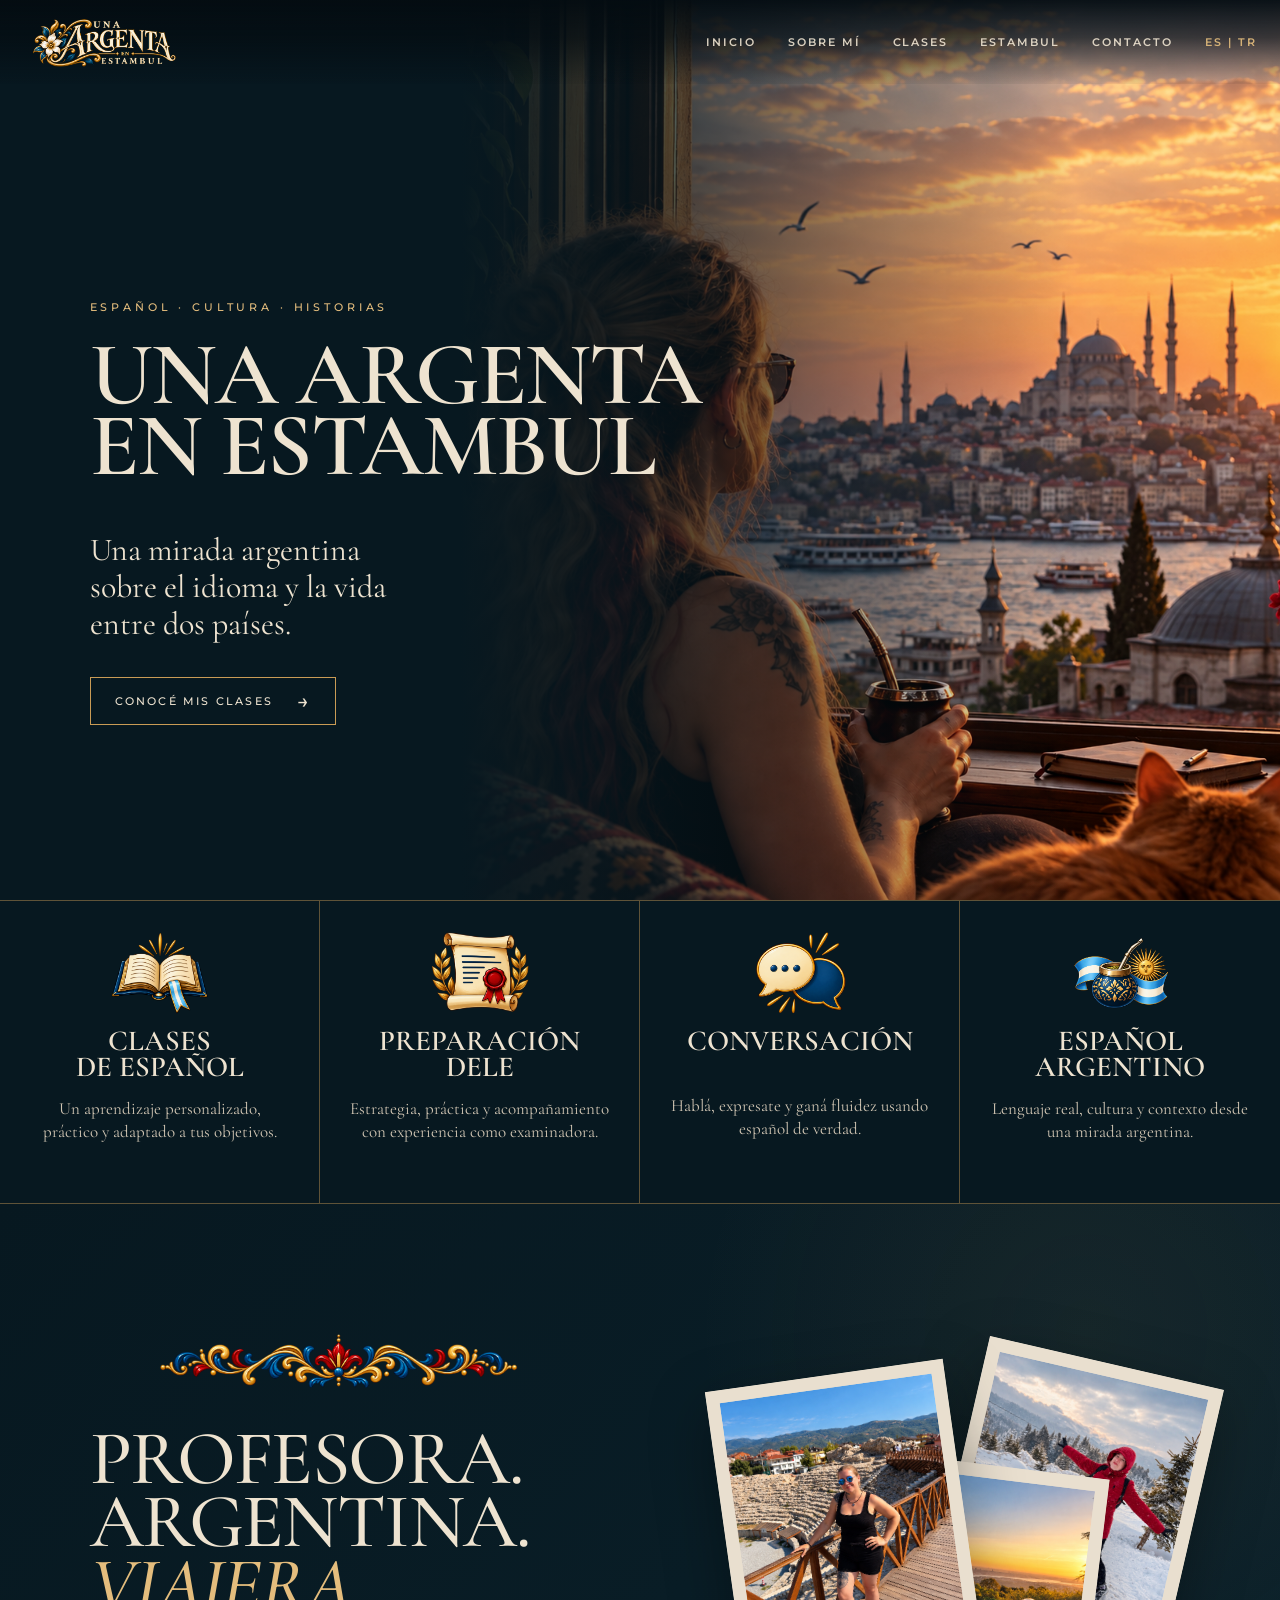
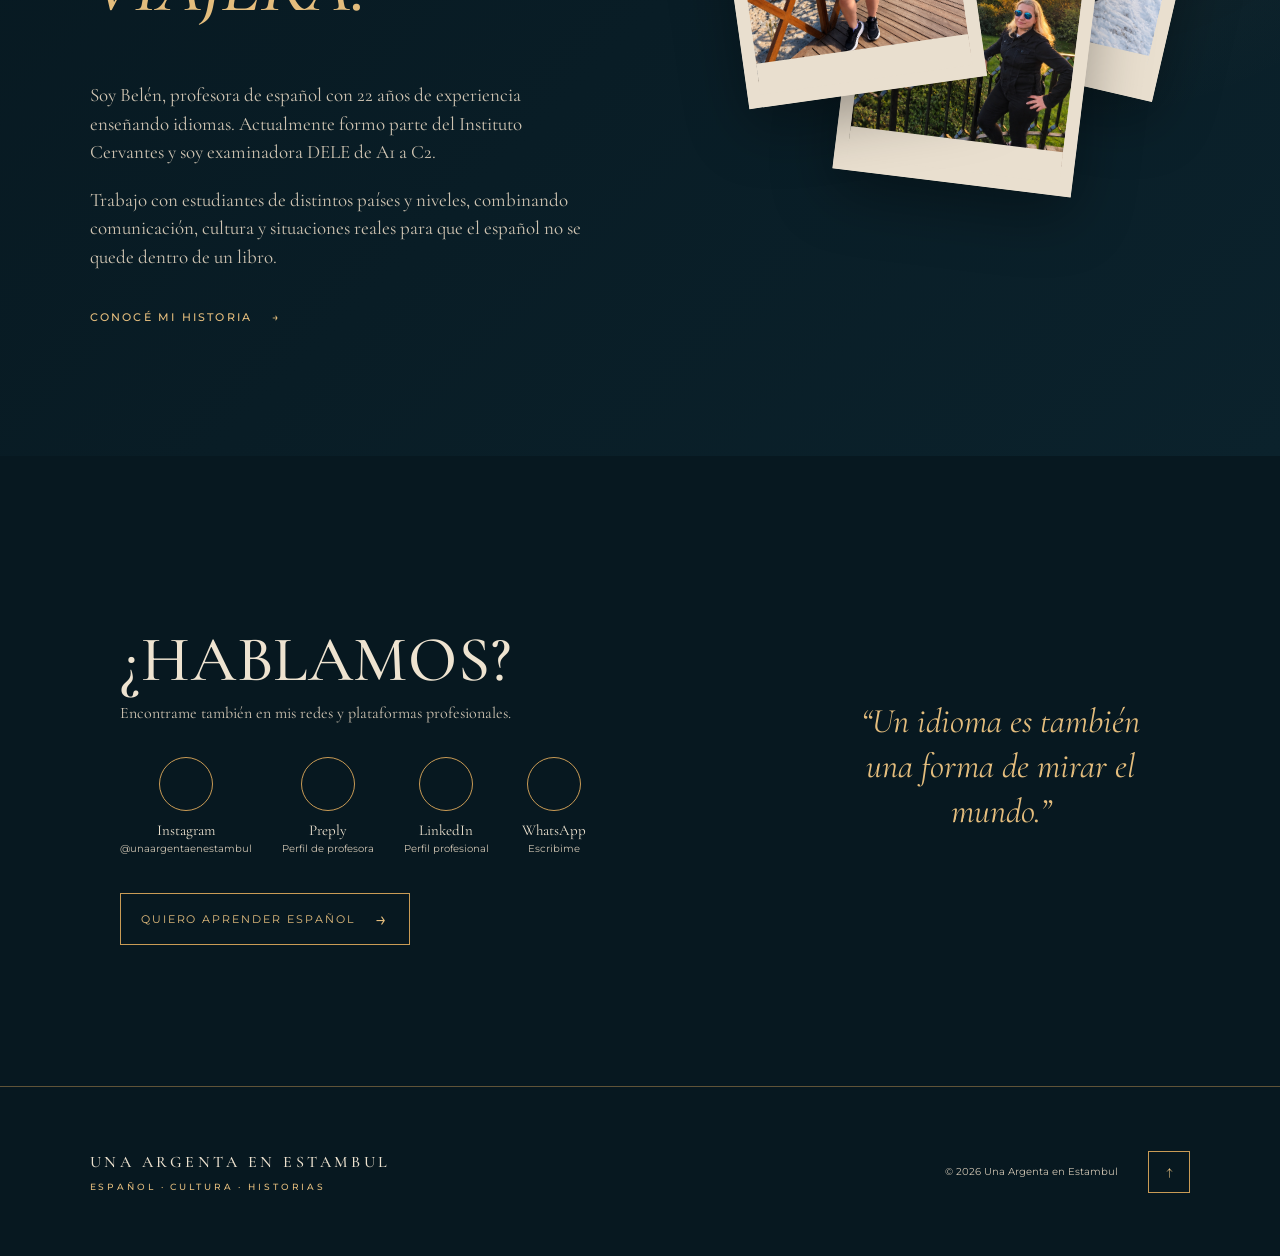
==== index.html @ c5d7296d "CAMBIOS A VIEJO" ====
<!DOCTYPE html>
<html lang="es">
<head>
  <meta charset="UTF-8">
  <meta name="viewport" content="width=device-width, initial-scale=1.0">
  <meta name="description" content="Una Argenta en Estambul. Español, cultura e historias desde Estambul. Clases de español, preparación DELE, conversación y español argentino.">
  <meta name="theme-color" content="#071820">
  <title>Una Argenta en Estambul | Español · Cultura · Historias</title>
  <link rel="preconnect" href="https://fonts.googleapis.com">
  <link rel="preconnect" href="https://fonts.gstatic.com" crossorigin>
  <link href="https://fonts.googleapis.com/css2?family=Allura&family=Cormorant+Garamond:wght@400;500;600;700&family=Montserrat:wght@400;500;600&display=swap" rel="stylesheet">
  <link rel="stylesheet" href="style.css">
  <link rel="icon" type="image/png" href="images/favicon.png">
</head>

<body>
  <div class="custom-scrollbar">
    <div class="custom-scrollbar-thumb"></div>
</div>
  <header class="site-header" id="inicio">
    <a class="brand" href="#inicio" aria-label="Una Argenta en Estambul">
  <img src="images/logo-horizontal.png" alt="Una Argenta en Estambul">
</a>

    <button class="menu-toggle" aria-label="Abrir menú" aria-expanded="false">
      <span></span><span></span><span></span>
    </button>

    <nav class="main-nav" aria-label="Navegación principal">
      <a href="#inicio">Inicio</a>
      <a href="#sobre-mi">Sobre mí</a>
      <a href="#clases">Clases</a>
      <a href="#estambul">Estambul</a>
      <a href="#contacto">Contacto</a>
      <a class="lang" href="#" aria-label="Cambiar idioma a turco">ES | TR</a>
    </nav>
  </header>

  <main>
    <!-- 01. HERO -->
    <section class="hero section-dark" aria-labelledby="hero-title">
      <div class="hero-overlay"></div>
      <div class="hero-content">
        <p class="eyebrow">ESPAÑOL · CULTURA · HISTORIAS</p>
        <h1 id="hero-title">Una Argenta<br>en Estambul</h1>
        <p class="hero-lead">Una mirada argentina<br>sobre el idioma y la vida<br>entre dos países.</p>
        <a class="button" href="#clases">Conocé mis clases <span>→</span></a>
        <!--<p class="handwriting hero-note">Distintos mundos,<br>la misma pasión<br>por las historias.</p>
      --></div>

      <div class="hero-photo" aria-label="Vista de Estambul al atardecer">
        <img src="images/hero-estambul.png" alt="Vista de Estambul al atardecer desde una ventana, con una mujer tomando mate y el Bósforo al fondo">
      </div>

    
      <div class="hero-decoration">ESTAMBUL</div>
    </section>


<section>

      <div class="service-grid">
        <article class="service-card">
          <div class="service-icon"> <img src="images/libro.png" alt=""> </div>
          <h3>Clases<br>de español</h3>
          <p>Un aprendizaje personalizado, práctico y adaptado a tus objetivos.</p>
        </article>

        <article class="service-card">
          <div class="service-icon"> <img src="images/dele.png" alt=""> </div>
          <h3>Preparación<br>DELE</h3>
          <p>Estrategia, práctica y acompañamiento con experiencia como examinadora.</p>
        </article>

        <article class="service-card">
          <div class="service-icon"> <img src="images/chat.png" alt=""> </div>
          <h3>Conversación</h3>
          <p><br> Hablá, expresate y ganá fluidez usando español de verdad.</p>
        </article>

        <article class="service-card">
          <div class="service-icon"> <img src="images/mate.png" alt=""> </div>
          <h3>Español<br>argentino</h3>
          <p>Lenguaje real, cultura y contexto desde una mirada argentina.</p>
        </article>
      </div>
    </section>

    <!-- 03. SOBRE MÍ -->
    <section class="about section-dark" id="sobre-mi" aria-labelledby="about-title">
      <div class="about-copy">
       <!-- <p class="eyebrow">03 / SOBRE MÍ</p>-->
        <img src="images/ornamento.colores.png" alt="" class="section-ornament"><h2 id="about-title">Profesora.<br>Argentina.<br><em>Viajera.</em></h2>

        <p>Soy Belén, profesora de español con 22 años de experiencia enseñando idiomas. Actualmente formo parte del Instituto Cervantes y soy examinadora DELE de A1 a C2.</p>

        <p>Trabajo con estudiantes de distintos países y niveles, combinando comunicación, cultura y situaciones reales para que el español no se quede dentro de un libro.</p>

        <a class="text-link" href="#contacto">Conocé mi historia <span>→</span></a>
      </div>

      <div class="about-visual">
        <div class="photo-frame photo-one"><img src="images/argenta en İznik.png" alt="Viaje y experiencias culturales"></div>
        <div class="photo-frame photo-two"><img src="images/argenta mirador bosforos.png" alt="Profesora de español en Estambul"></div>
        <div class="photo-frame photo-three"><img src="images/argenta en Uludag.png" alt="Profesora de español viajando"></div>
        <p class="handwriting about-note">Dos lugares<br>que me hacen<br>sentir en casa.</p>
      </div>
    </section>

    <!-- =========================
     CONTACTO
     ========================= -->

<section class="contact-section" id="contacto">

  <!-- Ornamentos exteriores -->
  <div class="contact-corner contact-corner-left"></div>
  <div class="contact-corner contact-corner-right"></div>


  <div class="contact-grid">

    <!-- =========================
         COLUMNA 1
         ========================= -->

    <div class="contact-main">

      <!-- Ornamento sobre el título -->
      <img
        src="images/ornamento-titulo.png"
        alt=""
        class="contact-title-ornament"
      >

      <h2 class="contact-title">
        ¿HABLAMOS?
      </h2>

      <p class="contact-subtitle">
        Encontrame también en mis redes y plataformas profesionales.
      </p>


      <!-- REDES -->
      <div class="social-links">

        <a
          href="https://www.instagram.com/argenta.estambul"
          class="social-item"
          target="_blank"
          rel="noopener noreferrer"
        >
          <span class="social-icon">
            <i class="fa-brands fa-instagram"></i>
          </span>

          <span class="social-name">
            Instagram
          </span>

          <span class="social-detail">
            @unaargentaenestambul
          </span>
        </a>


        <a
          href="https://preply.com/en/?pref=OTU3NzU3NQ==&id=1790173800.875164&ep=w1"
          class="social-item"
          target="_blank"
          rel="noopener noreferrer"
        >
          <span class="social-icon">
            <i class="fa-solid fa-play"></i>
          </span>

          <span class="social-name">
            Preply
          </span>

          <span class="social-detail">
            Perfil de profesora
          </span>
        </a>


        <a
          href="https://www.linkedin.com/in/maria-belen-serrapio-79a604165"
          class="social-item"
          target="_blank"
          rel="noopener noreferrer"
        >
          <span class="social-icon">
            <i class="fa-brands fa-linkedin-in"></i>
          </span>

          <span class="social-name">
            LinkedIn
          </span>

          <span class="social-detail">
            Perfil profesional
          </span>
        </a>


        <a
          href="https://wa.me/905541550322"
          class="social-item"
          target="_blank"
          rel="noopener noreferrer"
        >
          <span class="social-icon">
            <i class="fa-brands fa-whatsapp"></i>
          </span>

          <span class="social-name">
            WhatsApp
          </span>

          <span class="social-detail">
            Escribime
          </span>
        </a>

      </div>


      <!-- BOTÓN -->
      <div class="contact-action">

        <a href="#clases" class="contact-button">
          <span>QUIERO APRENDER ESPAÑOL</span>
          <span class="button-arrow">→</span>
        </a>

      </div>

    </div>


    <!-- =========================
         COLUMNA 2
         ORNAMENTO
         ========================= -->

    <div class="contact-decoration" aria-hidden="true">

      <img
        src="images/divisor-central.png"
        alt=""
        class="contact-central-ornament"
      >

    </div>


    <!-- =========================
         COLUMNA 3
         FRASE
         ========================= -->

    <div class="contact-quote">

      <blockquote>
        “Un idioma es también una forma
        de mirar el mundo.”
      </blockquote>

      <img
        src="images/ornamento-bajo-cita.png"
        alt=""
        class="quote-ornament"
      >

    </div>

  </div>


  </main>

  <footer class="site-footer">
    <div class="footer-brand">
      <span>UNA ARGENTA EN ESTAMBUL</span>
      <small>ESPAÑOL · CULTURA · HISTORIAS</small>
    </div>
    <p>© <span id="year"></span> Una Argenta en Estambul</p>
    <a href="#inicio" class="back-top"><span>↑</span></a>
  </footer>
  <script src="script.js"></script>

</body>

</html>
---- style.css ----
:root {
  --navy: #071820;
  --navy-2: #0b222c;
  --navy-3: #102b35;
  --gold: #c99b55;
  --gold-light: #e4bd7d;
  --cream: #eee3d0;
  --cream-muted: #cfc4b2;
  --line: rgba(201, 155, 85, .45);
  --max: 1280px;
  --serif: "Cormorant Garamond", Georgia, serif;
  --sans: "Montserrat", Arial, sans-serif;
  --script: "Allura", cursive;
}

* { box-sizing: border-box; }
html { scroll-behavior: smooth; }
body {
  margin: 0;
  width: 100%;
  background: var(--navy);
  color: var(--cream);
  font-family: var(--serif);
  overflow-x: hidden;
}
a { color: inherit; text-decoration: none; }
button { font: inherit; }

/* =========================
   SCROLLBAR
   ========================= */

::-webkit-scrollbar {
  display: none;
    width: 25px;
    background-color: transparent;
}

::-webkit-scrollbar-track {
    background: transparent;
}

::-webkit-scrollbar-thumb {
  background-color: transparent;
  background-image: url(images/thumbscroll_fileteado.png);
   background-repeat: no-repeat;
    background-position: center;
    background-size: 100% auto;
    border: none;
    border-radius: 0;
}

.section-dark {
  background:
    radial-gradient(circle at 85% 15%, rgba(201,155,85,.07), transparent 30%),
    linear-gradient(135deg, var(--navy), var(--navy-2));
}

.site-header {
    position: fixed;
    inset: 0 0 auto 0;
    z-index: 100;
    display: flex;
    align-items: center;
    justify-content: space-between;
    width: 100%;
    padding: 1.3% 1.8%;
    font-family: "Montserrat", Arial, sans-serif;
    background: linear-gradient(
        to bottom,
        rgba(4, 12, 17, 0.96) 0%,
        rgba(4, 12, 17, 0.70) 45%,
        rgba(4, 12, 17, 0.05) 100%);
    transition: background 0.2s ease, padding 0.2s ease;
}

.site-header.scrolled {
    background: #071820 !important;
    padding-top: 12px;
    padding-bottom: 12px;
    box-shadow: 0 4px 18px rgba(0, 0, 0, 0.25);
    border-bottom: 1px solid rgba(201, 155, 85, 0.18);
}

.brand { display: flex; flex-direction: column; line-height: .85; }
.brand-small {
  font: 600 9px/1 var(--sans);
  letter-spacing: .42em;
  margin-left: .4em;
  color: var(--gold-light);
}
.brand-main {
  font: 600 clamp(27px, 3vw, 39px)/.82 var(--serif);
  letter-spacing: .04em;
  color: var(--gold-light);
}
.brand-sub {
  font: 500 9px/1 var(--sans);
  letter-spacing: .28em;
  text-align: center;
  color: var(--cream);
}
.brand {
    display: flex;
    align-items: center;
    text-decoration: none;
}

.brand img {
    display: block;
    height: auto;
    width: clamp(8rem, 12vw, 12rem);
}

.main-nav {
  display: flex;
  align-items: center;
  gap: clamp(18px, 2.5vw, 38px);
  font: 500 11px var(--sans);
  letter-spacing: .18em;
  text-transform: uppercase;
}
.main-nav a { opacity: .9; transition: color .2s, opacity .2s; 
font-weight: 600;}
.main-nav a:hover { color: var(--gold-light); opacity: 1; }
.main-nav .lang { color: var(--gold-light); }

.menu-toggle {
  display: none;
  border: 0;
  background: transparent;
  color: var(--cream);
  width: 42px;
  padding: 7px;
}
.menu-toggle span { display: block; height: 1px; background: var(--gold-light); margin: 6px 0; }

.hero {
  position: relative;
  min-height: 100vh;
  display: flex;
  align-items: center;
  padding: 150px 7vw 90px;
  isolation: isolate;
  overflow: hidden;
  background:
     var(--navy);
}
.hero::before {
  content: "";
  position: absolute;
  z-index: 2;
  top: 0;
  bottom: 0;
  left: 27%;
  width: 10%;

  background: linear-gradient(
    90deg,
    var(--navy) 0%,
    rgba(7, 24, 32, 0.95) 35%,
    rgba(7, 24, 32, 0.60) 65%,
    rgba(7, 24, 32, 0) 100%
  );

  pointer-events: none;
}
.hero::after {
  content: "";
  position: absolute;
  inset: auto 0 0;
  height: 120px;
  background: linear-gradient(to top, var(--navy), transparent);
  z-index: -1;
}
.hero-content {
  position: relative;
  z-index: 3;
  max-width: 660px;
}
.eyebrow {
  margin: 65px 0 25px 0;
  color: var(--gold-light);
  font: 500 11px var(--sans);
  letter-spacing: .35em;
}
h1, h2, h3, p { margin-top: 0; }
.hero h1 {
  margin-bottom: 20px;
  font: 600 clamp(58px, 7vw, 106px)/.80 var(--serif);
  letter-spacing: -.02em;
  text-transform: uppercase;
}
.hero-lead {
  color: var(--cream);
  font-size: clamp(24px, 2.5vw, 34px);
  line-height: 1.15;
  margin: 50px 0 35px 0;
}
.button {
  display: inline-flex;
  align-items: center;
  gap: 24px;
  border: 1px solid var(--gold);
  padding: 16px 24px;
  color: var(--cream);
  font: 500 11px var(--sans);
  letter-spacing: .2em;
  text-transform: uppercase;
  transition: background .25s, color .25s, transform .25s;
}
.button:hover {
  background: var(--gold);
  color: var(--navy);
  transform: translateY(-2px);
}
.button span { font-size: 20px; line-height: 0; }

.hero-photo {
  position: absolute;
  z-index: 1;
  inset: 0 0 0 36%;
  overflow: hidden;
}
.hero-photo::after {
  content: "";
  position: absolute;
  z-index: 2;
  top: 0;
  bottom: 0;
  left: 0;
  width: 75%;

  background: linear-gradient(
    90deg,
    rgba(7, 24, 32, 1) 0%,
    rgba(7, 24, 32, 0.75) 30%,
    rgba(7, 24, 32, 0.35) 65%,
    rgba(7, 24, 32, 0) 100%
  );

  pointer-events: none;
}
.hero-photo img {
  width: 100%;
  height: 100%;
  object-fit: cover;
  object-position: center center;
  display: block;
  filter: saturate(.94) contrast(1.02);
}

.hero-note {
  position: relative;
  z-index: 4;
  margin: 35px 0 0;
  font-size: 34px;
  line-height: 1;
  transform: rotate(-5deg);
}
.handwriting {
  color: var(--gold-light);
  font: 400 35px/1.05 var(--script);
  transform: rotate(-5deg);
}
.hero-decoration {
  position: absolute;
  right: 12vw;
  bottom: 90px;
  color: rgba(201,155,85,.3);
  font: 500 10px var(--sans);
  letter-spacing: .6em;
  text-transform: uppercase;
  transform: rotate(-8deg);
}

.services {
  position: relative;
  padding: 120px 7vw;
  border-top: 1px solid rgba(201,155,85,.12);
}
.section-intro {
  display: grid;
  grid-template-columns: 1fr 1fr;
  align-items: end;
  gap: 50px;
  max-width: var(--max);
  margin: auto auto 65px;
}
.service-icon {
    width: 100%;
    height: 150px;
    display: flex;
    align-items: center;
    justify-content: center;
    margin-bottom: 25px;
}

.service-icon img {
    width: 100px;
    height: 100px;
    object-fit: contain;
    display: block;
}

.section-intro h2,
.about h2,
.istanbul h2,
.contact h2 {
  font: 500 clamp(48px, 6vw, 84px)/.83 var(--serif);
  letter-spacing: -.02em;
  text-transform: uppercase;
}

.section-intro h2 em,
.about h2 em,
.istanbul h2 em {
  color: var(--gold-light);
  font-style: italic;
}

.section-intro > p:last-child {
  max-width: 440px;
  color: var(--cream-muted);
  font-size: 21px;
  line-height: 1.35;
  margin-left: auto;
}


.service-grid {
  max-width: var(--max);
  margin: auto;
  display: grid;
  grid-template-columns: repeat(4, 1fr);
  border-top: 1px solid var(--line);
  border-bottom: 1px solid var(--line);
}
.service-card {
  min-height: 285px;
  padding: 42px 30px;
  border-right: 1px solid var(--line);
  transition: background .25s, transform .25s;
  text-align: center;
}
.service-card:last-child { border-right: 0; }
.service-card:hover {
  background: rgba(201,155,85,.055);
  transform: translateY(-5px);
}
.service-icon {
  color: var(--gold-light);
  font-size: 38px;
  height: 60px;
  display: flex;
  align-items: center;
  justify-content: center;
}
.service-card h3 {
  font: 600 29px/.9 var(--serif);
  text-transform: uppercase;
  margin-bottom: 18px;
}
.service-card p {
  color: var(--cream-muted);
  font-size: 17px;
  line-height: 1.35;
}

.about {
  position: relative;
  max-width: 100%;
  margin: auto;
  padding: 130px 7vw;
  display: grid;
  grid-template-columns: 1fr 1fr;
  gap: 8vw;
  overflow: hidden;
}

.about-copy { max-width: 590px; }
.about-copy > p:not(.eyebrow) {
  color: var(--cream-muted);
  font-size: 19px;
  line-height: 1.5;
}
.text-link {
  display: inline-flex;
  gap: 20px;
  margin-top: 20px;
  color: var(--gold-light);
  font: 500 11px var(--sans);
  letter-spacing: .2em;
  text-transform: uppercase;
}
.about-visual {
  min-height: 520px;
  position: relative;
}
.photo-frame {
  position: absolute;
  width: 240px;
  height: 320px;
  padding: 13px 13px 44px;
  background: #e9dfcf;
  color: #243039;
  box-shadow: 0 20px 60px rgba(0,0,0,.35);
  transform: rotate(-8deg);
  display: grid;
  place-items: center;
  font: 500 10px var(--sans);
  letter-spacing: .2em;
  box-sizing: border-box;
  overflow: hidden;
}

.photo-frame img {
    width: 100%;
    height: 100%;
    object-fit: cover;
    object-position: center;
    display: block;
}

.photo-frame::after {
  content: "";
  position: absolute;
  inset: 0;
  border: 13px solid #e9dfcf;
  box-shadow: inset 0 -31px 0 #e9dfcf;
  pointer-events: none;
  z-index: 3;
}

.photo-one { left: 7%; top: 40px; z-index: 2; }
.photo-two { left: 32%; top: 130px; transform: rotate(7deg); z-index: 1; }
.photo-three { left: 52%; top: 25px; transform: rotate(13deg); z-index: 0; }
.photo-frame span { position: relative; z-index: 3; margin-top: 220px; }
.about-note {display: none; position: absolute; right: 0; bottom: 40px; transform: rotate(-7deg); }
    

.istanbul {
    display: grid;
    grid-template-columns: 1.1fr 0.9fr;
    min-height: 650px;
    border-top: 1px solid rgba(201, 155, 85, 0.12);
    border-bottom: 1px solid rgba(201, 155, 85, 0.12);
}

.istanbul-image {
    min-height: 560px;
    position: relative;
    overflow: hidden;

    background:
        linear-gradient(90deg, transparent, rgba(7, 24, 32, 0.3)),
        radial-gradient(
            circle at 50% 45%,
            rgba(201, 155, 85, 0.22),
            transparent 24%
        ),
        linear-gradient(
            to top,
            #08171e 0%,
            #203a42 45%,
            #9a7653 100%
        );
}

.istanbul-image img {
    width: 100%;
    height: 100%;
    min-height: 560px;
    display: block;

    object-fit: cover;
    object-position: center;
}

.istanbul-image::after {
    content: "";
    position: absolute;
    inset: 0;

    background:
        linear-gradient(
            90deg,
            rgba(7, 24, 32, 0.05),
            rgba(7, 24, 32, 0.18)
        );

    pointer-events: none;
}

.istanbul-copy {
  padding: 100px 8vw 100px 7vw;
  align-self: center;
}
.istanbul-copy > p:not(.eyebrow):not(.quote) {
  max-width: 520px;
  color: var(--cream-muted);
  font-size: 19px;
  line-height: 1.5;
}
.quote {
  color: var(--gold-light);
  font: italic 31px/1.1 var(--serif);
  max-width: 430px;
  margin-top: 45px;
}

/* =========================================
   CONTACTO
   ========================================= */

.contact-section {
  position: relative;
  background: var(--navy);
  color: var(--cream);
  padding: 90px 7vw 70px;
  overflow: hidden;
}


/* =========================================
   GRID PRINCIPAL
   ========================================= */

.contact-grid {
  width: min(1250px, 100%);
  margin: 0 auto;

  display: grid;
  grid-template-columns: 1.15fr 0.35fr 1fr;

  align-items: center;

  column-gap: 45px;

  min-height: 470px;
}


/* =========================================
   COLUMNA 1
   ========================================= */

.contact-main {
  display: flex;
  flex-direction: column;
  align-items: flex-start;

  padding-left: 30px;
}


/* Ornamento superior */

.contact-title-ornament {
  width: 290px;
  height: auto;

  margin-bottom: 12px;

  display: block;
}


/* Título */

.contact-title {
  margin: 0;

  font-family: var(--serif);
  font-size: clamp(46px, 5vw, 70px);
  font-weight: 500;

  line-height: .95;
  letter-spacing: .01em;

  color: var(--cream);
}


/* Subtítulo */

.contact-subtitle {
  margin: 12px 0 34px;

  font-family: var(--serif);
  font-size: 16px;

  color: var(--cream-muted);
}


/* =========================================
   REDES
   ========================================= */

.social-links {
  display: flex;
  align-items: flex-start;

  gap: 30px;

  width: 100%;
}


.social-item {
  display: flex;
  flex-direction: column;
  align-items: center;

  min-width: 70px;

  text-decoration: none;

  color: var(--cream);
}


.social-icon {
  width: 54px;
  height: 54px;

  border: 1px solid var(--gold);
  border-radius: 50%;

  display: flex;
  align-items: center;
  justify-content: center;

  color: var(--gold);

  font-size: 22px;

  transition: .3s ease;
}


.social-name {
  margin-top: 10px;

  font-family: var(--serif);
  font-size: 15px;

  color: var(--cream);
}


.social-detail {
  margin-top: 3px;

  font-family: var(--sans);
  font-size: 10px;

  color: var(--cream-muted);

  white-space: nowrap;
}


.social-item:hover .social-icon {
  background: var(--gold);
  color: var(--navy);
}


/* =========================================
   BOTÓN
   ========================================= */

.contact-action {
  margin-top: 38px;
}


.contact-button {
  display: inline-flex;
  align-items: center;
  justify-content: space-between;

  min-width: 255px;

  padding: 15px 20px;

  border: 1px solid var(--gold);

  color: var(--gold-light);

  font-family: var(--sans);
  font-size: 11px;
  letter-spacing: .18em;

  text-decoration: none;

  transition: .3s ease;
}


.button-arrow {
  margin-left: 20px;

  font-size: 20px;
  line-height: 1;
}


.contact-button:hover {
  background: var(--gold);
  color: var(--navy);
}


/* =========================================
   COLUMNA 2
   ORNAMENTO CENTRAL
   ========================================= */

.contact-decoration {
  height: 100%;

  display: flex;
  align-items: center;
  justify-content: center;
}


.contact-central-ornament {
  width: 95px;
  max-height: 330px;

  height: auto;

  object-fit: contain;

  display: block;
}


/* =========================================
   COLUMNA 3
   FRASE
   ========================================= */

.contact-quote {
  display: flex;
  flex-direction: column;

  align-items: center;
  justify-content: center;

  text-align: center;

  padding: 0 25px;
}


.contact-quote blockquote {
  margin: 0;

  max-width: 470px;

  font-family: var(--serif);
  font-size: clamp(27px, 2.7vw, 40px);

  line-height: 1.3;

  font-style: italic;

  color: var(--gold-light);
}


.quote-ornament {
  width: 150px;
  height: auto;

  margin-top: 30px;

  display: block;
}


/* =========================================
   ORNAMENTOS DE ESQUINA
   ========================================= */

.contact-corner {
  position: absolute;

  width: 260px;
  height: 190px;

  background-repeat: no-repeat;
  background-size: contain;

  pointer-events: none;
}


.contact-corner-left {
  top: 20px;
  left: 25px;

  background-image: url("images/esquina-exterior-izquierda.png");
}


.contact-corner-right {
  top: 20px;
  right: 25px;

  transform: scaleX(-1);

  background-image: url("images/esquina-exterior-derecha.png");
}


/* =========================================
   FOOTER
   ========================================= */

.contact-footer {
  position: relative;

  margin-top: 45px;

  padding-top: 22px;

  text-align: center;

  border-top: 1px solid rgba(201, 158, 76, .35);
}


.footer-brand {
  margin: 0;

  font-family: var(--serif);

  font-size: 14px;

  letter-spacing: .18em;

  color: var(--cream);
}


.footer-tagline {
  margin: 7px 0 0;

  font-family: var(--sans);

  font-size: 9px;

  letter-spacing: .3em;

  color: var(--gold-light);
}


/* =========================================
   RESPONSIVE
   ========================================= */

@media (max-width: 900px) {

  .contact-grid {
    grid-template-columns: 1fr;
    row-gap: 55px;

    text-align: center;
  }


  .contact-main {
    align-items: center;
    padding-left: 0;
  }


  .contact-decoration {
    height: 100px;
  }


  .contact-central-ornament {
    width: 70px;
    height: auto;
  }


  .contact-quote {
    padding: 0;
  }


  .social-links {
    justify-content: center;
  }


  .contact-corner {
    width: 170px;
    height: 130px;
  }

}


@media (max-width: 600px) {

  .contact-section {
    padding: 70px 25px 50px;
  }


  .contact-title {
    font-size: 43px;
  }


  .contact-title-ornament {
    width: 220px;
  }


  .social-links {
    gap: 16px;
  }


  .social-icon {
    width: 48px;
    height: 48px;
  }


  .social-detail {
    display: none;
  }


  .contact-button {
    min-width: 230px;
  }


  .contact-corner {
    opacity: .7;
  }

}
.site-footer {
  max-width: 1440px;
  margin: auto;
  min-height: 170px;
  padding: 55px 7vw;
  border-top: 1px solid var(--line);
  display: grid;
  grid-template-columns: 1fr auto auto;
  align-items: center;
  gap: 30px;
  position: relative;
}
.footer-brand { display: flex; flex-direction: column; gap: 9px; }
.footer-brand span {
  font: 500 16px var(--serif);
  letter-spacing: .22em;
}
.footer-brand small {
  font: 500 9px var(--sans);
  letter-spacing: .32em;
  color: var(--gold-light);
}
.site-footer p { margin: 0; color: var(--cream-muted); font: 400 10px var(--sans); }
.back-top {
  display: grid;
  place-items: center;
  width: 42px;
  height: 42px;
  border: 1px solid var(--gold);
  color: var(--gold-light);
}
html {
    scroll-behavior: smooth;
}
/* ORNAMENTO DE SECCIÓN */

.section-ornament {
  display: block;
  width: 28vw;
  max-width: 360px;
  min-width: 180px;
  height: auto;
  margin: 0 auto 3vw auto;
  object-fit: contain;
}

@media (max-width: 900px) {
  .site-header { padding: 15px 5vw; }
  .menu-toggle { display: block; z-index: 101; }
  .main-nav {
    position: fixed;
    inset: 0;
    background: rgba(5,17,23,.98);
    flex-direction: column;
    justify-content: center;
    gap: 30px;
    font-size: 13px;
    transform: translateX(100%);
    transition: transform .3s ease;
  }
  .main-nav.open { transform: translateX(0); }
  .hero { padding-top: 150px; min-height: 900px; }
  .hero-photo {
    inset: 27% -15% 0 12%;
  }
  .hero-photo::after {
    background:
      linear-gradient(180deg, rgba(7,24,32,.55), rgba(7,24,32,.08) 45%, rgba(7,24,32,.65)),
      linear-gradient(90deg, rgba(7,24,32,.85), transparent 55%);
  }
  .hero-content { max-width: 85vw; }
  .hero h1 { font-size: clamp(60px, 12vw, 100px); }
  .hero-note { bottom: 60px; }
  .section-intro { grid-template-columns: 1fr; gap: 20px; }
  .section-intro > p:last-child { margin-left: 0; }
  .service-grid { grid-template-columns: repeat(2, 1fr); }
  .service-card:nth-child(2) { border-right: 0; }
  .service-card:nth-child(-n+2) { border-bottom: 1px solid var(--line); }
  .about { grid-template-columns: 1fr; }
  .about-visual { min-height: 540px; }
  .istanbul { grid-template-columns: 1fr; }
  .istanbul-image { min-height: 430px; }
  .social-grid { grid-template-columns: repeat(2, 1fr); }
  .social-link:nth-child(2) { border-right: 0; }
  .social-link:nth-child(-n+2) { border-bottom: 1px solid var(--line); }
}

@media (max-width: 560px) {
  .hero { min-height: 850px; padding: 130px 7vw 70px; }
  .hero h1 { font-size: 58px; }
  .hero-lead { font-size: 24px; }
  .hero-photo { inset: 35% -32% 0 0; }
  .hero-note { left: 7vw; bottom: 45px; font-size: 29px; }
  .services, .about, .contact { padding-top: 85px; padding-bottom: 75px; }
  .service-grid, .social-grid { grid-template-columns: 1fr; }
  .service-card, .social-link { border-right: 0; border-bottom: 1px solid var(--line); }
  .service-card:last-child, .social-link:last-child { border-bottom: 0; }
  .about h2, .istanbul h2, .contact h2, .section-intro h2 { font-size: 52px; }
  .about-visual { min-height: 450px; }
  .photo-frame { width: 170px; height: 240px; padding-bottom: 35px; }
  .photo-frame::before { inset: 10px 10px 35px; }
  .photo-frame span { margin-top: 155px; font-size: 8px; }
  .photo-one { left: 0; }
  .photo-two { left: 28%; top: 120px; }
  .photo-three { left: 52%; top: 20px; }
  .about-note { right: 0; bottom: 10px; font-size: 27px; }
  .istanbul-image { min-height: 330px; }
  .istanbul-copy { padding: 75px 7vw; }
  .site-footer { grid-template-columns: 1fr auto; }
  .site-footer p { grid-column: 1 / -1; }
}
/* SCROLLBAR A LA IZQUIERDA */
html {
    direction: rtl;
}

body {
    direction: ltr;
}

@media (min-width: 1200px) {
    .hero-content {
        width: 650px;
        max-width: 650px;
    }

    .hero h1 {
        white-space: nowrap;
    }
}
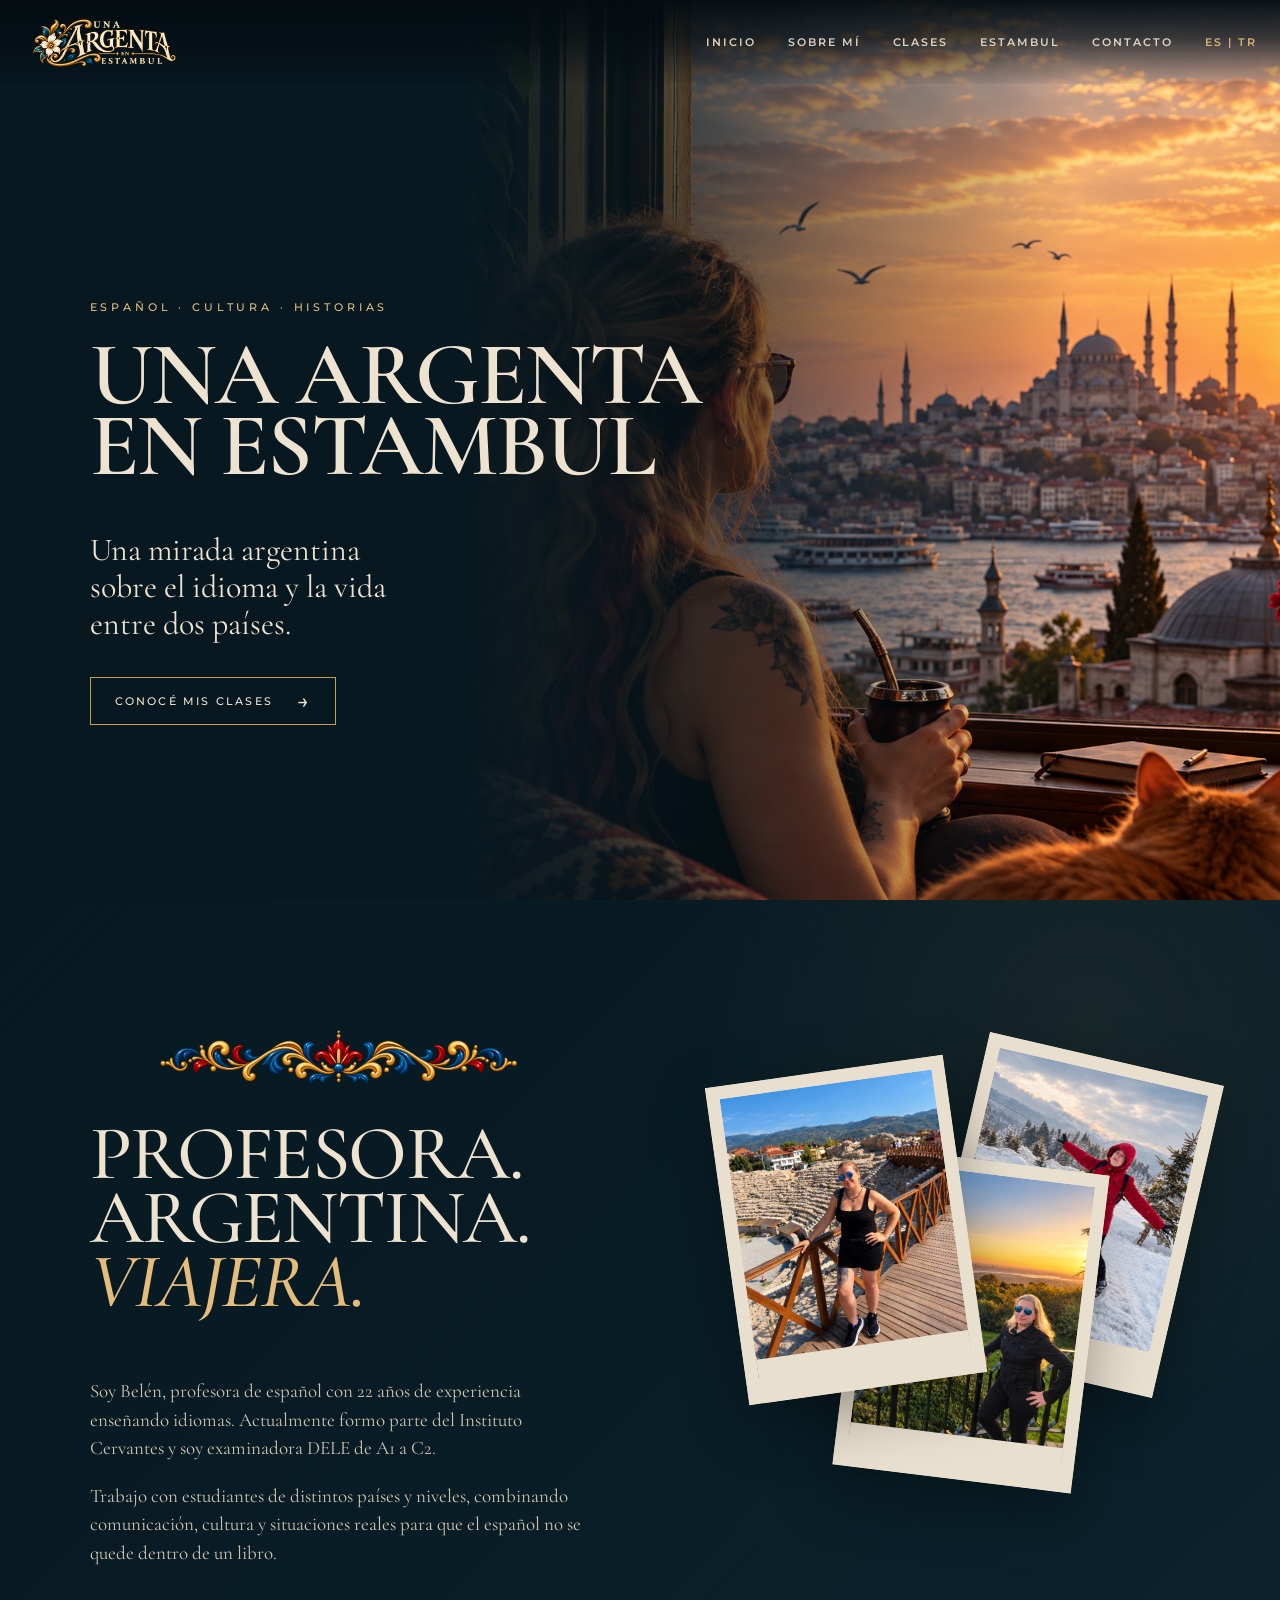
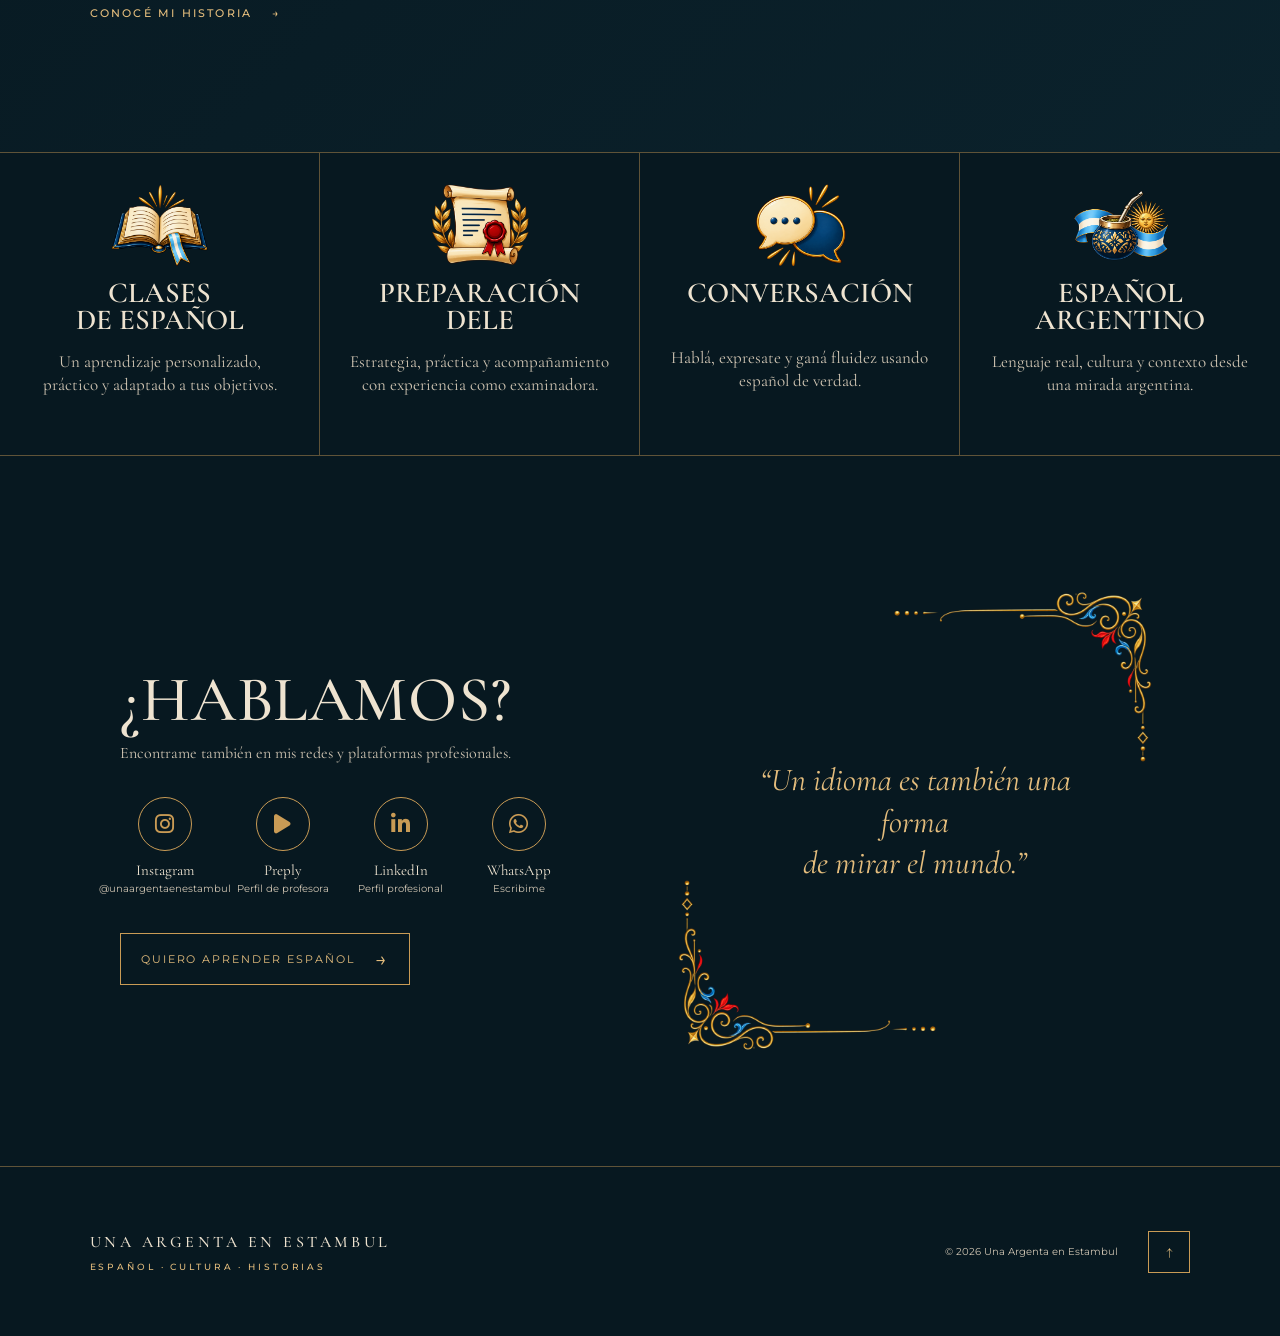
==== commit 4f298b53: "cambios con ornamentos 1" ====
--- a/index.html
+++ b/index.html
@@ -9,6 +9,7 @@
   <link rel="preconnect" href="https://fonts.googleapis.com">
   <link rel="preconnect" href="https://fonts.gstatic.com" crossorigin>
   <link href="https://fonts.googleapis.com/css2?family=Allura&family=Cormorant+Garamond:wght@400;500;600;700&family=Montserrat:wght@400;500;600&display=swap" rel="stylesheet">
+  <link rel="stylesheet" href="https://cdnjs.cloudflare.com/ajax/libs/font-awesome/6.5.2/css/all.min.css">
   <link rel="stylesheet" href="style.css">
   <link rel="icon" type="image/png" href="images/favicon.png">
 </head>
@@ -56,36 +57,6 @@
       <div class="hero-decoration">ESTAMBUL</div>
     </section>
 
-
-<section>
-
-      <div class="service-grid">
-        <article class="service-card">
-          <div class="service-icon"> <img src="images/libro.png" alt=""> </div>
-          <h3>Clases<br>de español</h3>
-          <p>Un aprendizaje personalizado, práctico y adaptado a tus objetivos.</p>
-        </article>
-
-        <article class="service-card">
-          <div class="service-icon"> <img src="images/dele.png" alt=""> </div>
-          <h3>Preparación<br>DELE</h3>
-          <p>Estrategia, práctica y acompañamiento con experiencia como examinadora.</p>
-        </article>
-
-        <article class="service-card">
-          <div class="service-icon"> <img src="images/chat.png" alt=""> </div>
-          <h3>Conversación</h3>
-          <p><br> Hablá, expresate y ganá fluidez usando español de verdad.</p>
-        </article>
-
-        <article class="service-card">
-          <div class="service-icon"> <img src="images/mate.png" alt=""> </div>
-          <h3>Español<br>argentino</h3>
-          <p>Lenguaje real, cultura y contexto desde una mirada argentina.</p>
-        </article>
-      </div>
-    </section>
-
     <!-- 03. SOBRE MÍ -->
     <section class="about section-dark" id="sobre-mi" aria-labelledby="about-title">
       <div class="about-copy">
@@ -106,179 +77,190 @@
         <p class="handwriting about-note">Dos lugares<br>que me hacen<br>sentir en casa.</p>
       </div>
     </section>
-
-    <!-- =========================
-     CONTACTO
-     ========================= -->
+    
+<section>
+
+      <div class="service-grid">
+        <article class="service-card">
+          <div class="service-icon"> <img src="images/libro.png" alt=""> </div>
+          <h3>Clases<br>de español</h3>
+          <p>Un aprendizaje personalizado, práctico y adaptado a tus objetivos.</p>
+        </article>
+
+        <article class="service-card">
+          <div class="service-icon"> <img src="images/dele.png" alt=""> </div>
+          <h3>Preparación<br>DELE</h3>
+          <p>Estrategia, práctica y acompañamiento con experiencia como examinadora.</p>
+        </article>
+
+        <article class="service-card">
+          <div class="service-icon"> <img src="images/chat.png" alt=""> </div>
+          <h3>Conversación</h3>
+          <p><br> Hablá, expresate y ganá fluidez usando español de verdad.</p>
+        </article>
+
+        <article class="service-card">
+          <div class="service-icon"> <img src="images/mate.png" alt=""> </div>
+          <h3>Español<br>argentino</h3>
+          <p>Lenguaje real, cultura y contexto desde una mirada argentina.</p>
+        </article>
+      </div>
+    </section>
+
+
 
 <section class="contact-section" id="contacto">
 
-  <!-- Ornamentos exteriores -->
-  <div class="contact-corner contact-corner-left"></div>
-  <div class="contact-corner contact-corner-right"></div>
-
-
-  <div class="contact-grid">
-
-    <!-- =========================
-         COLUMNA 1
-         ========================= -->
-
-    <div class="contact-main">
-
-      <!-- Ornamento sobre el título -->
-      <img
-        src="images/ornamento-titulo.png"
-        alt=""
-        class="contact-title-ornament"
-      >
-
-      <h2 class="contact-title">
-        ¿HABLAMOS?
-      </h2>
-
-      <p class="contact-subtitle">
-        Encontrame también en mis redes y plataformas profesionales.
-      </p>
-
-
-      <!-- REDES -->
-      <div class="social-links">
-
-        <a
-          href="https://www.instagram.com/argenta.estambul"
-          class="social-item"
-          target="_blank"
-          rel="noopener noreferrer"
-        >
-          <span class="social-icon">
-            <i class="fa-brands fa-instagram"></i>
-          </span>
-
-          <span class="social-name">
-            Instagram
-          </span>
-
-          <span class="social-detail">
-            @unaargentaenestambul
-          </span>
-        </a>
-
-
-        <a
-          href="https://preply.com/en/?pref=OTU3NzU3NQ==&id=1790173800.875164&ep=w1"
-          class="social-item"
-          target="_blank"
-          rel="noopener noreferrer"
-        >
-          <span class="social-icon">
-            <i class="fa-solid fa-play"></i>
-          </span>
-
-          <span class="social-name">
-            Preply
-          </span>
-
-          <span class="social-detail">
-            Perfil de profesora
-          </span>
-        </a>
-
-
-        <a
-          href="https://www.linkedin.com/in/maria-belen-serrapio-79a604165"
-          class="social-item"
-          target="_blank"
-          rel="noopener noreferrer"
-        >
-          <span class="social-icon">
-            <i class="fa-brands fa-linkedin-in"></i>
-          </span>
-
-          <span class="social-name">
-            LinkedIn
-          </span>
-
-          <span class="social-detail">
-            Perfil profesional
-          </span>
-        </a>
-
-
-        <a
-          href="https://wa.me/905541550322"
-          class="social-item"
-          target="_blank"
-          rel="noopener noreferrer"
-        >
-          <span class="social-icon">
-            <i class="fa-brands fa-whatsapp"></i>
-          </span>
-
-          <span class="social-name">
-            WhatsApp
-          </span>
-
-          <span class="social-detail">
-            Escribime
-          </span>
-        </a>
-
-      </div>
-
-
-      <!-- BOTÓN -->
-      <div class="contact-action">
-
-        <a href="#clases" class="contact-button">
-          <span>QUIERO APRENDER ESPAÑOL</span>
-          <span class="button-arrow">→</span>
-        </a>
-
-      </div>
+    <div class="contact-grid">
+
+
+        <!-- =============================================
+             COLUMNA IZQUIERDA
+             ============================================= -->
+
+        <div class="contact-main">
+
+            <img
+                src="images/ornamento-titulo.png"
+                alt=""
+                class="contact-title-ornament"
+            >
+
+            <h2 class="contact-title">
+                ¿HABLAMOS?
+            </h2>
+
+            <p class="contact-subtitle">
+                Encontrame también en mis redes y plataformas profesionales.
+            </p>
+
+
+            <div class="social-links">
+
+                <a
+                    href="https://www.instagram.com/argenta.estambul"
+                    class="social-item"
+                    target="_blank"
+                    rel="noopener noreferrer"
+                >
+                    <span class="social-icon">
+                        <i class="fa-brands fa-instagram"></i>
+                    </span>
+
+                    <span class="social-name">
+                        Instagram
+                    </span>
+
+                    <span class="social-detail">
+                        @unaargentaenestambul
+                    </span>
+                </a>
+
+
+                <a
+                    href="https://preply.com/en/?pref=OTU3NzU3NQ==&id=1790173800.875164&ep=w1"
+                    class="social-item"
+                    target="_blank"
+                    rel="noopener noreferrer"
+                >
+                    <span class="social-icon">
+                        <i class="fa-solid fa-play"></i>
+                    </span>
+
+                    <span class="social-name">
+                        Preply
+                    </span>
+
+                    <span class="social-detail">
+                        Perfil de profesora
+                    </span>
+                </a>
+
+
+                <a
+                    href="https://www.linkedin.com/in/maria-belen-serrapio-79a604165"
+                    class="social-item"
+                    target="_blank"
+                    rel="noopener noreferrer"
+                >
+                    <span class="social-icon">
+                        <i class="fa-brands fa-linkedin-in"></i>
+                    </span>
+
+                    <span class="social-name">
+                        LinkedIn
+                    </span>
+
+                    <span class="social-detail">
+                        Perfil profesional
+                    </span>
+                </a>
+
+
+                <a
+                    href="https://wa.me/905541550322"
+                    class="social-item"
+                    target="_blank"
+                    rel="noopener noreferrer"
+                >
+                    <span class="social-icon">
+                        <i class="fa-brands fa-whatsapp"></i>
+                    </span>
+
+                    <span class="social-name">
+                        WhatsApp
+                    </span>
+
+                    <span class="social-detail">
+                        Escribime
+                    </span>
+                </a>
+
+            </div>
+
+
+            <div class="contact-action">
+
+                <a href="#clases" class="contact-button">
+
+                    <span>
+                        QUIERO APRENDER ESPAÑOL
+                    </span>
+
+                    <span class="button-arrow">
+                        →
+                    </span>
+
+                </a>
+
+            </div>
+
+        </div>
+
+
+        <!-- =============================================
+             COLUMNA DERECHA
+             ============================================= -->
+
+        <div class="contact-right">
+
+            <div class="contact-corner contact-corner-right"></div>
+
+            <div class="contact-corner contact-corner-bottom-left"></div>
+
+
+            <blockquote>
+                “Un idioma es también una forma<br>
+                de mirar el mundo.”
+            </blockquote>
+            </div>
+
+        </div>
 
     </div>
 
-
-    <!-- =========================
-         COLUMNA 2
-         ORNAMENTO
-         ========================= -->
-
-    <div class="contact-decoration" aria-hidden="true">
-
-      <img
-        src="images/divisor-central.png"
-        alt=""
-        class="contact-central-ornament"
-      >
-
-    </div>
-
-
-    <!-- =========================
-         COLUMNA 3
-         FRASE
-         ========================= -->
-
-    <div class="contact-quote">
-
-      <blockquote>
-        “Un idioma es también una forma
-        de mirar el mundo.”
-      </blockquote>
-
-      <img
-        src="images/ornamento-bajo-cita.png"
-        alt=""
-        class="quote-ornament"
-      >
-
-    </div>
-
-  </div>
-
-
+</section>
+ 
   </main>
 
   <footer class="site-footer">
--- a/style.css
+++ b/style.css
@@ -520,305 +520,262 @@
   padding: 90px 7vw 70px;
   overflow: hidden;
 }
-
-
-/* =========================================
-   GRID PRINCIPAL
-   ========================================= */
+/* =========================================================
+   CONTACTO · CONTENEDOR
+   ========================================================= */
+
+.contact-section {
+    position: relative;
+    width: 100%;
+    overflow: hidden;
+}
 
 .contact-grid {
-  width: min(1250px, 100%);
-  margin: 0 auto;
-
-  display: grid;
-  grid-template-columns: 1.15fr 0.35fr 1fr;
-
-  align-items: center;
-
-  column-gap: 45px;
-
-  min-height: 470px;
-}
-
-
-/* =========================================
-   COLUMNA 1
-   ========================================= */
+    width: min(1250px, 100%);
+    min-height: 470px;
+    margin: 0 auto;
+    padding: 40px 30px;
+    display: grid;
+    grid-template-columns: 1fr 1fr;
+    align-items: center;
+    gap: 60px;
+    box-sizing: border-box;
+}
+
+
+/* =========================================================
+   COLUMNA IZQUIERDA
+   ========================================================= */
 
 .contact-main {
-  display: flex;
-  flex-direction: column;
-  align-items: flex-start;
-
-  padding-left: 30px;
-}
-
-
-/* Ornamento superior */
+    display: flex;
+    flex-direction: column;
+    align-items: flex-start;
+}
+
+
+/* Ornamento sobre el título */
 
 .contact-title-ornament {
-  width: 290px;
-  height: auto;
-
-  margin-bottom: 12px;
-
-  display: block;
+    width: 290px;
+    height: auto;
+    margin-bottom: 12px;
+    display: block;
 }
 
 
 /* Título */
 
 .contact-title {
-  margin: 0;
-
-  font-family: var(--serif);
-  font-size: clamp(46px, 5vw, 70px);
-  font-weight: 500;
-
-  line-height: .95;
-  letter-spacing: .01em;
-
-  color: var(--cream);
+    margin: 0;
+    font-family: var(--serif);
+    font-size: clamp(46px, 5vw, 70px);
+    font-weight: 500;
+    line-height: .95;
+    letter-spacing: .01em;
+    color: var(--cream);
 }
 
 
 /* Subtítulo */
 
 .contact-subtitle {
-  margin: 12px 0 34px;
-
-  font-family: var(--serif);
-  font-size: 16px;
-
-  color: var(--cream-muted);
-}
-
-
-/* =========================================
+    margin: 12px 0 34px;
+    font-family: var(--serif);
+    font-size: 16px;
+    color: var(--cream-muted);
+}
+
+
+/* =========================================================
    REDES
-   ========================================= */
+   ========================================================= */
 
 .social-links {
-  display: flex;
-  align-items: flex-start;
-
-  gap: 30px;
-
-  width: 100%;
-}
-
+    display: grid;
+    grid-template-columns: repeat(4, 90px);
+    justify-content: start;
+    gap: 28px;
+    width: auto;
+}
 
 .social-item {
-  display: flex;
-  flex-direction: column;
-  align-items: center;
-
-  min-width: 70px;
-
-  text-decoration: none;
-
-  color: var(--cream);
-}
-
+    width: 90px;
+    min-width: 0;
+    display: flex;
+    flex-direction: column;
+    align-items: center;
+    text-align: center;
+}
 
 .social-icon {
-  width: 54px;
-  height: 54px;
-
-  border: 1px solid var(--gold);
-  border-radius: 50%;
-
-  display: flex;
-  align-items: center;
-  justify-content: center;
-
-  color: var(--gold);
-
-  font-size: 22px;
-
-  transition: .3s ease;
-}
-
+    width: 54px;
+    height: 54px;
+    border: 1px solid var(--gold);
+    border-radius: 50%;
+    display: flex;
+    align-items: center;
+    justify-content: center;
+    color: var(--gold);
+    font-size: 22px;
+    transition: .3s ease;
+}
 
 .social-name {
-  margin-top: 10px;
-
-  font-family: var(--serif);
-  font-size: 15px;
-
-  color: var(--cream);
-}
-
+    margin-top: 10px;
+    font-family: var(--serif);
+    font-size: 15px;
+    color: var(--cream);
+}
 
 .social-detail {
-  margin-top: 3px;
-
-  font-family: var(--sans);
-  font-size: 10px;
-
-  color: var(--cream-muted);
-
-  white-space: nowrap;
-}
-
+    margin-top: 3px;
+    font-family: var(--sans);
+    font-size: 10px;
+    color: var(--cream-muted);
+    white-space: nowrap;
+}
 
 .social-item:hover .social-icon {
-  background: var(--gold);
-  color: var(--navy);
-}
-
-
-/* =========================================
+    background: var(--gold);
+    color: var(--navy);
+}
+
+
+/* =========================================================
    BOTÓN
-   ========================================= */
+   ========================================================= */
 
 .contact-action {
-  margin-top: 38px;
-}
-
+    margin-top: 38px;
+}
 
 .contact-button {
-  display: inline-flex;
-  align-items: center;
-  justify-content: space-between;
-
-  min-width: 255px;
-
-  padding: 15px 20px;
-
-  border: 1px solid var(--gold);
-
-  color: var(--gold-light);
-
-  font-family: var(--sans);
-  font-size: 11px;
-  letter-spacing: .18em;
-
-  text-decoration: none;
-
-  transition: .3s ease;
-}
-
+    display: inline-flex;
+    align-items: center;
+    justify-content: space-between;
+    min-width: 255px;
+    padding: 15px 20px;
+    border: 1px solid var(--gold);
+    color: var(--gold-light);
+    font-family: var(--sans);
+    font-size: 11px;
+    letter-spacing: .18em;
+    text-decoration: none;
+    transition: .3s ease;
+}
 
 .button-arrow {
-  margin-left: 20px;
-
-  font-size: 20px;
-  line-height: 1;
-}
-
+    margin-left: 20px;
+    font-size: 20px;
+    line-height: 1;
+}
 
 .contact-button:hover {
-  background: var(--gold);
-  color: var(--navy);
-}
-
-
-/* =========================================
-   COLUMNA 2
-   ORNAMENTO CENTRAL
-   ========================================= */
-
-.contact-decoration {
-  height: 100%;
-
-  display: flex;
-  align-items: center;
-  justify-content: center;
-}
-
-
-.contact-central-ornament {
-  width: 95px;
-  max-height: 330px;
-
-  height: auto;
-
-  object-fit: contain;
-
-  display: block;
-}
-
-
-/* =========================================
-   COLUMNA 3
+    background: var(--gold);
+    color: var(--navy);
+}
+
+
+/* =========================================================
+   COLUMNA DERECHA · FRASE
+   ========================================================= */
+
+.contact-right {
+    position: relative;
+    min-height: 470px;
+    display: flex;
+    flex-direction: column;
+    align-items: center;
+    justify-content: center;
+    padding: 80px 60px;
+    box-sizing: border-box;
+}
+
+
+/* =========================================================
+   ORNAMENTOS
+   ========================================================= */
+
+.contact-right .contact-corner {
+    position: absolute;
+    width: 280px;
+    height: 220px;
+    background-image: url("images/esquina-exterior-derecha.png");
+    background-repeat: no-repeat;
+    background-size: contain;
+    pointer-events: none;
+    z-index: 0;
+}
+
+
+/* Ornamento superior derecho */
+
+.contact-right .contact-corner-right {
+    top: 0;
+    right: 0;
+}
+
+
+/* Ornamento inferior izquierdo */
+
+.contact-right .contact-corner-bottom-left {
+    bottom: 0;
+    left: 0;
+    transform: rotate(180deg);
+}
+
+
+/* =========================================================
    FRASE
-   ========================================= */
-
-.contact-quote {
-  display: flex;
-  flex-direction: column;
-
-  align-items: center;
-  justify-content: center;
-
-  text-align: center;
-
-  padding: 0 25px;
-}
-
-
-.contact-quote blockquote {
-  margin: 0;
-
-  max-width: 470px;
-
-  font-family: var(--serif);
-  font-size: clamp(27px, 2.7vw, 40px);
-
-  line-height: 1.3;
-
-  font-style: italic;
-
-  color: var(--gold-light);
-}
-
+   ========================================================= */
+
+.contact-right blockquote {
+    position: relative;
+    z-index: 1;
+    margin: 0;
+    max-width: 520px;
+    text-align: center;
+    font-family: var(--serif);
+    font-size: clamp(25px, 2.5vw, 38px);
+    line-height: 1.3;
+    font-style: italic;
+    color: var(--gold-light);
+}
+
+
+/* =========================================================
+   PEQUEÑO ORNAMENTO DEBAJO DE LA FRASE
+   ========================================================= */
 
 .quote-ornament {
-  width: 150px;
-  height: auto;
-
-  margin-top: 30px;
-
-  display: block;
-}
-
-
-/* =========================================
-   ORNAMENTOS DE ESQUINA
-   ========================================= */
-
-.contact-corner {
-  position: absolute;
-
-  width: 260px;
-  height: 190px;
-
-  background-repeat: no-repeat;
-  background-size: contain;
-
-  pointer-events: none;
-}
-
-
-.contact-corner-left {
-  top: 20px;
-  left: 25px;
-
-  background-image: url("images/esquina-exterior-izquierda.png");
-}
-
-
-.contact-corner-right {
-  top: 20px;
-  right: 25px;
-
-  transform: scaleX(-1);
-
-  background-image: url("images/esquina-exterior-derecha.png");
-}
-
-
+    position: relative;
+    z-index: 1;
+    display: flex;
+    align-items: center;
+    justify-content: center;
+    width: 90px;
+    margin-top: 28px;
+}
+
+.quote-ornament::before,
+.quote-ornament::after {
+    content: "";
+    display: block;
+    width: 35px;
+    height: 1px;
+    background: var(--gold);
+}
+
+.quote-ornament span {
+    width: 6px;
+    height: 6px;
+    margin: 0 7px;
+    background: var(--gold);
+    transform: rotate(45deg);
+}
+
+  
 /* =========================================
    FOOTER
    ========================================= */
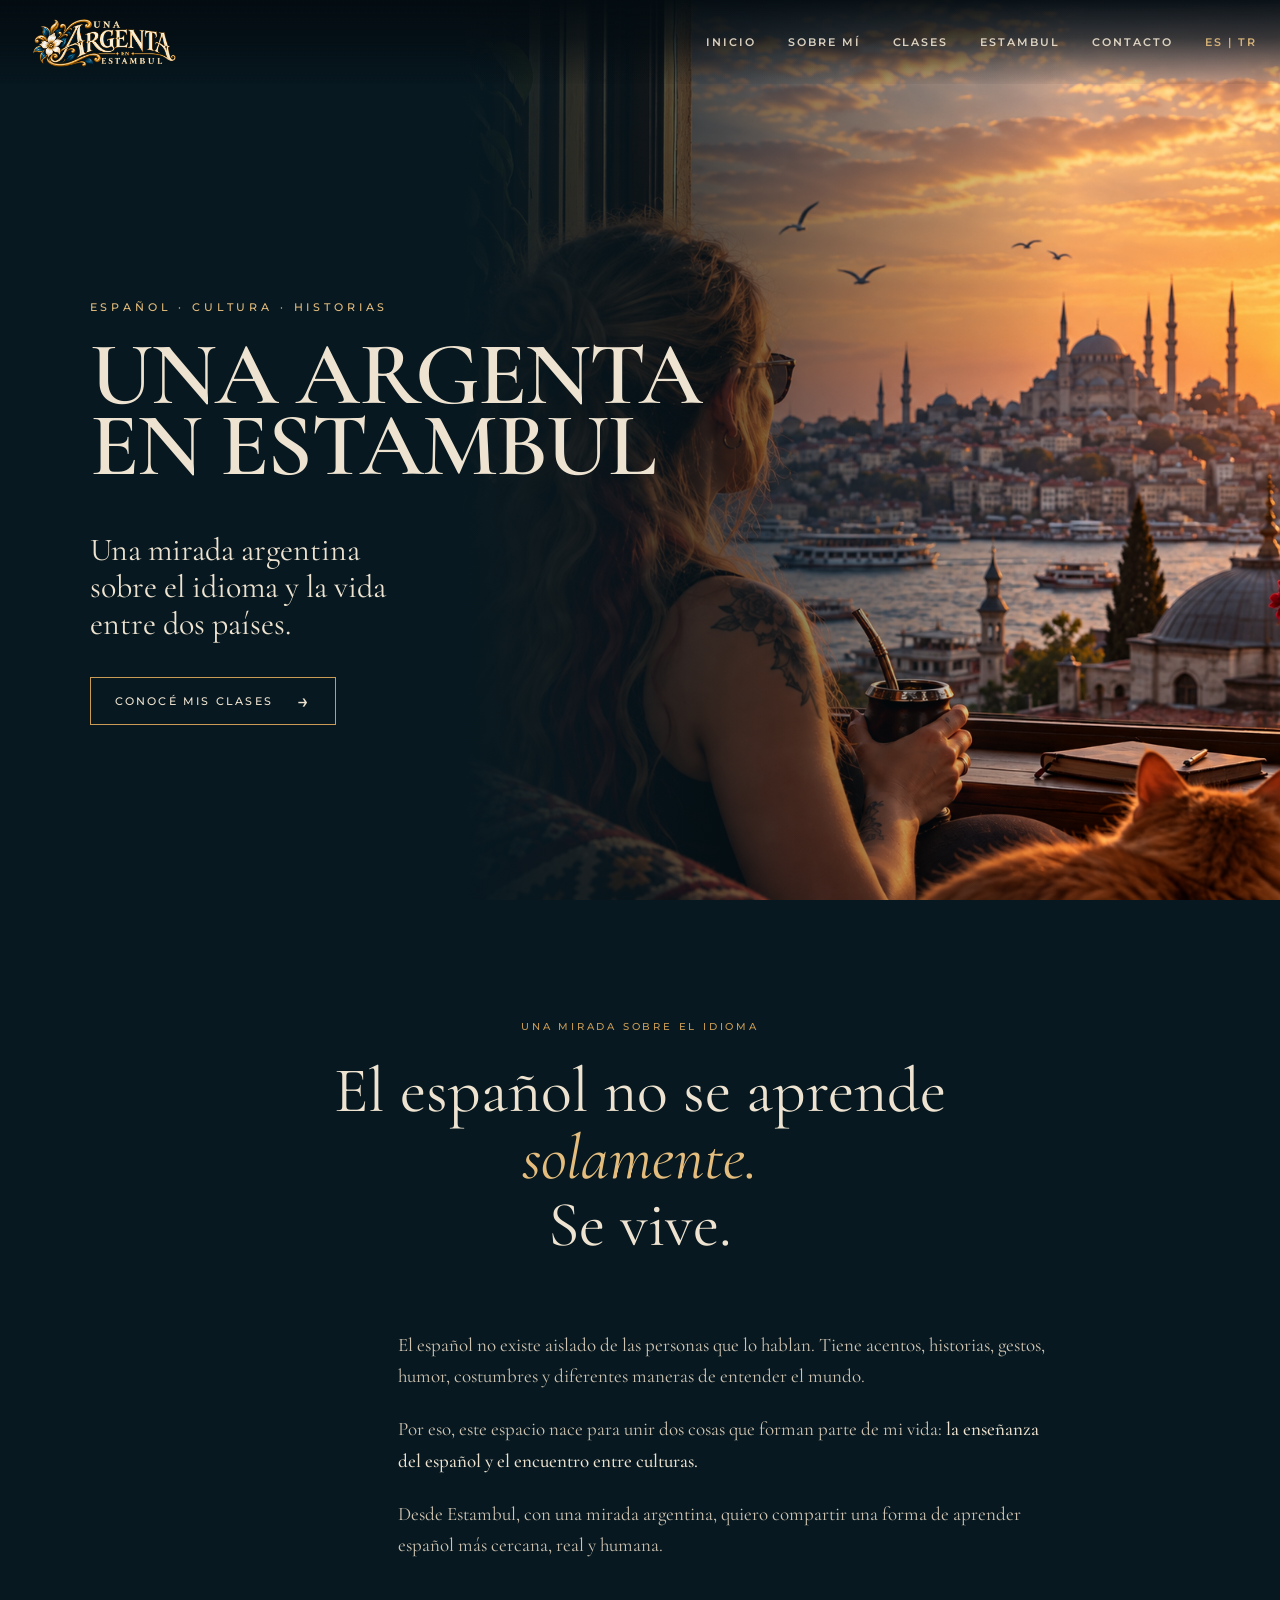
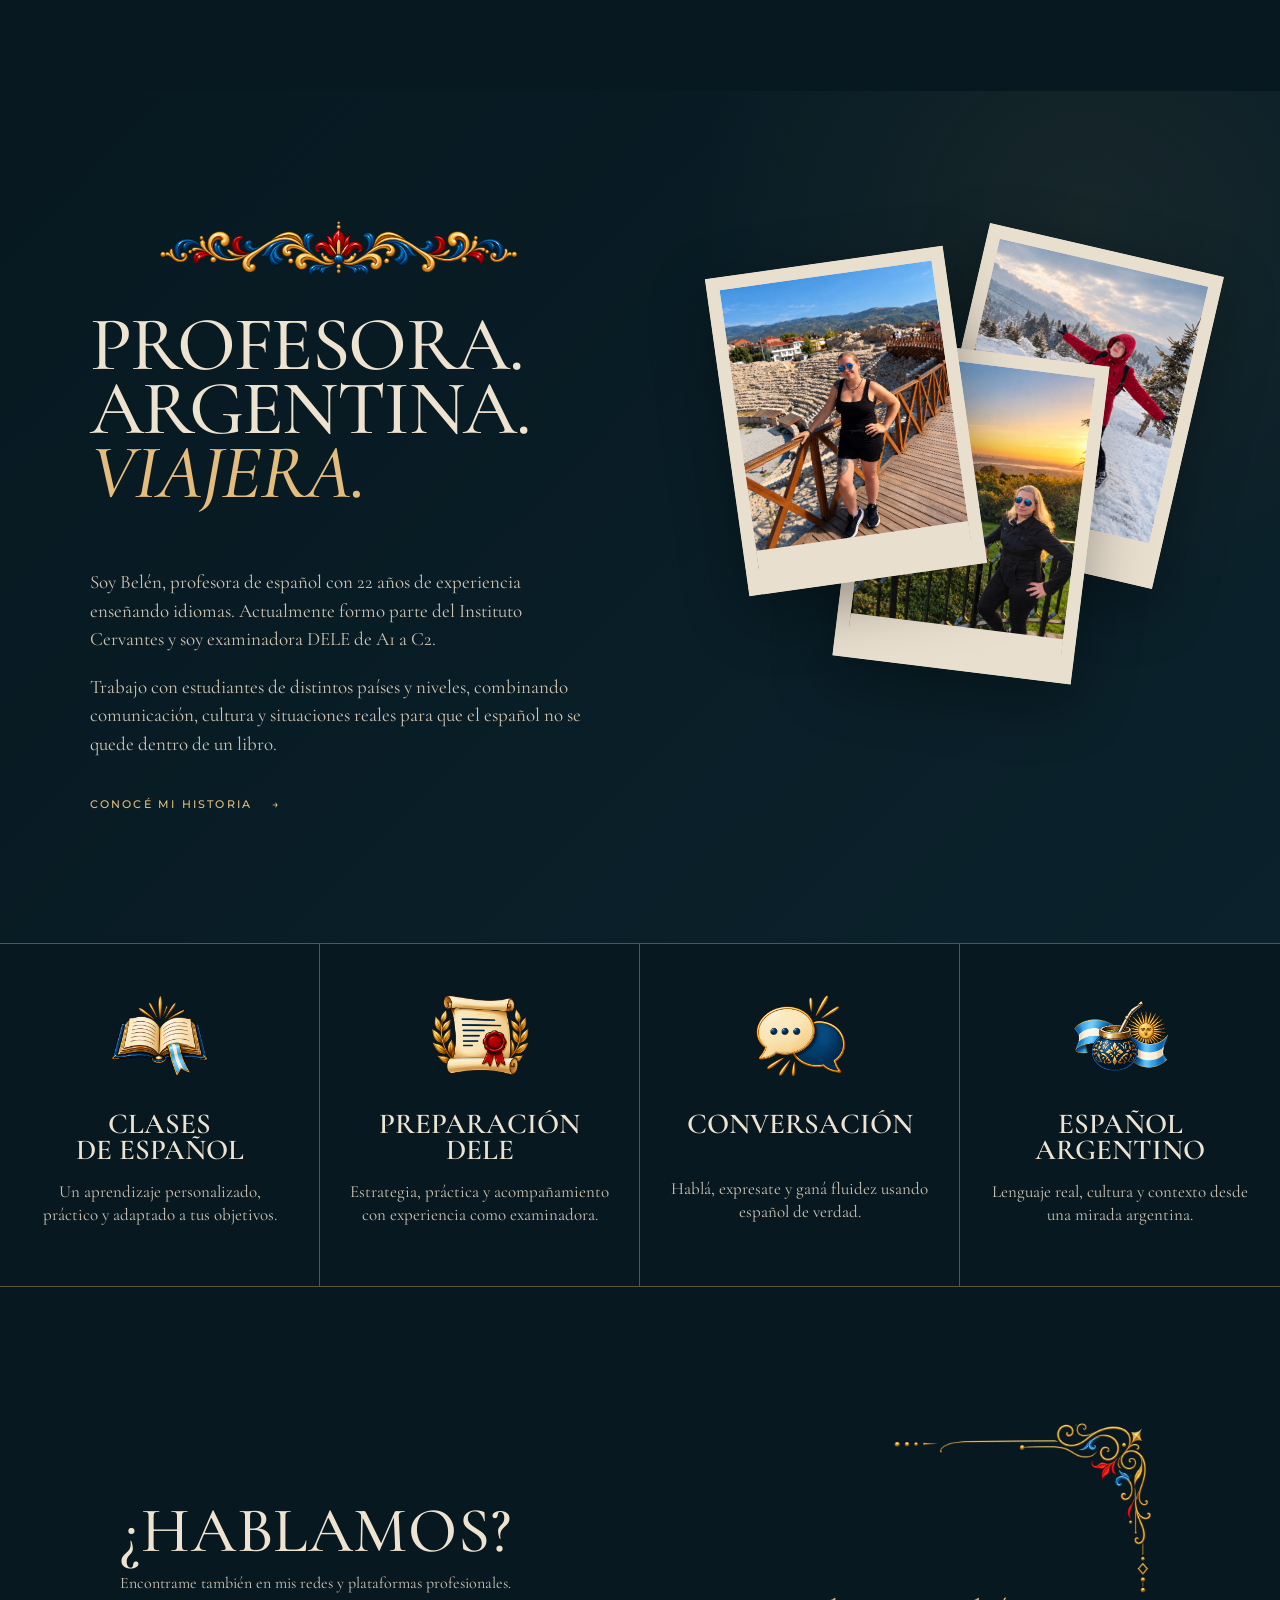
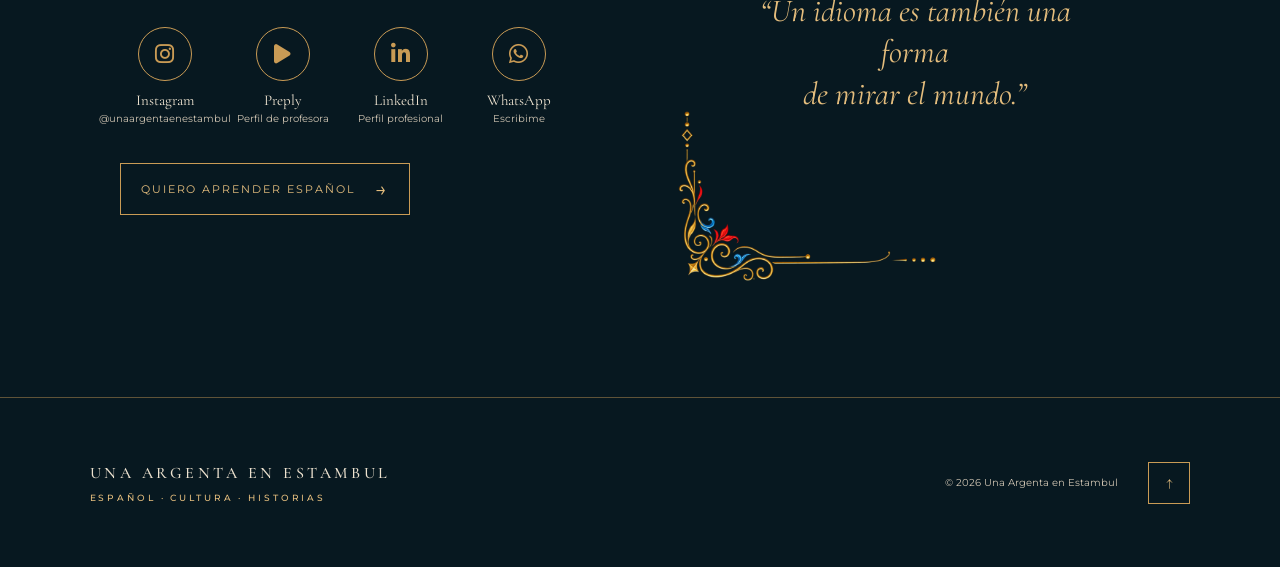
==== commit 1202a940: "css mas ordenado" ====
--- a/index.html
+++ b/index.html
@@ -56,7 +56,64 @@
     
       <div class="hero-decoration">ESTAMBUL</div>
     </section>
-
+<!-- =========================
+     VISIÓN · EL PROYECTO
+     ========================= -->
+
+<section class="vision-section" id="vision">
+
+  <div class="vision-content">
+
+    <div class="vision-heading">
+
+      <p class="vision-eyebrow">
+        UNA MIRADA SOBRE EL IDIOMA
+      </p>
+
+      <h2>
+        El español no se aprende
+        <em>solamente.</em>
+        <span>Se vive.</span>
+      </h2>
+
+    </div>
+
+
+    <div class="vision-body">
+
+      <div class="vision-ornament" aria-hidden="true">
+        <img
+          src="images/divisor-central.png"
+          alt=""
+        >
+      </div>
+
+      <div class="vision-text">
+
+        <p>
+          El español no existe aislado de las personas que lo hablan.
+          Tiene acentos, historias, gestos, humor, costumbres y
+          diferentes maneras de entender el mundo.
+        </p>
+
+        <p>
+          Por eso, este espacio nace para unir dos cosas que forman
+          parte de mi vida: <strong>la enseñanza del español y el
+          encuentro entre culturas.</strong>
+        </p>
+
+        <p>
+          Desde Estambul, con una mirada argentina, quiero compartir
+          una forma de aprender español más cercana, real y humana.
+        </p>
+
+      </div>
+
+    </div>
+
+  </div>
+
+</section>
     <!-- 03. SOBRE MÍ -->
     <section class="about section-dark" id="sobre-mi" aria-labelledby="about-title">
       <div class="about-copy">
--- a/style.css
+++ b/style.css
@@ -1,155 +1,231 @@
+/* =========================================================
+   UNA ARGENTA EN ESTAMBUL
+   STYLE.CSS · VERSIÓN LIMPIA Y ORDENADA
+   Breakpoints: 1200px · 900px · 700px · 400px
+   ========================================================= */
+
+
+/* =========================================================
+   01. VARIABLES Y BASE
+   ========================================================= */
+
 :root {
   --navy: #071820;
   --navy-2: #0b222c;
   --navy-3: #102b35;
+
   --gold: #c99b55;
   --gold-light: #e4bd7d;
+
   --cream: #eee3d0;
   --cream-muted: #cfc4b2;
+
   --line: rgba(201, 155, 85, .45);
+
   --max: 1280px;
+
   --serif: "Cormorant Garamond", Georgia, serif;
   --sans: "Montserrat", Arial, sans-serif;
   --script: "Allura", cursive;
 }
 
-* { box-sizing: border-box; }
-html { scroll-behavior: smooth; }
+* {
+  box-sizing: border-box;
+}
+
+html {
+  scroll-behavior: smooth;
+  direction: rtl; /* scrollbar visual a la izquierda */
+}
+
 body {
   margin: 0;
   width: 100%;
+  direction: ltr;
   background: var(--navy);
   color: var(--cream);
   font-family: var(--serif);
   overflow-x: hidden;
 }
-a { color: inherit; text-decoration: none; }
-button { font: inherit; }
-
-/* =========================
-   SCROLLBAR
-   ========================= */
+
+a {
+  color: inherit;
+  text-decoration: none;
+}
+
+button {
+  font: inherit;
+}
+
+h1,
+h2,
+h3,
+p {
+  margin-top: 0;
+}
+
+
+/* =========================================================
+   02. SCROLLBAR
+   ========================================================= */
 
 ::-webkit-scrollbar {
-  display: none;
-    width: 25px;
-    background-color: transparent;
+  width: 25px;
+  background: transparent;
 }
 
 ::-webkit-scrollbar-track {
-    background: transparent;
+  background: transparent;
 }
 
 ::-webkit-scrollbar-thumb {
-  background-color: transparent;
-  background-image: url(images/thumbscroll_fileteado.png);
-   background-repeat: no-repeat;
-    background-position: center;
-    background-size: 100% auto;
-    border: none;
-    border-radius: 0;
-}
+  background: transparent;
+  background-image: url("images/thumbscroll_fileteado.png");
+  background-repeat: no-repeat;
+  background-position: center;
+  background-size: 100% auto;
+  border: none;
+  border-radius: 0;
+}
+
+
+/* =========================================================
+   03. FONDOS GENERALES
+   ========================================================= */
 
 .section-dark {
   background:
-    radial-gradient(circle at 85% 15%, rgba(201,155,85,.07), transparent 30%),
+    radial-gradient(
+      circle at 85% 15%,
+      rgba(201, 155, 85, .07),
+      transparent 30%
+    ),
     linear-gradient(135deg, var(--navy), var(--navy-2));
 }
 
+
+/* =========================================================
+   04. HEADER
+   ========================================================= */
+
 .site-header {
-    position: fixed;
-    inset: 0 0 auto 0;
-    z-index: 100;
-    display: flex;
-    align-items: center;
-    justify-content: space-between;
-    width: 100%;
-    padding: 1.3% 1.8%;
-    font-family: "Montserrat", Arial, sans-serif;
-    background: linear-gradient(
-        to bottom,
-        rgba(4, 12, 17, 0.96) 0%,
-        rgba(4, 12, 17, 0.70) 45%,
-        rgba(4, 12, 17, 0.05) 100%);
-    transition: background 0.2s ease, padding 0.2s ease;
+  position: fixed;
+  inset: 0 0 auto 0;
+  z-index: 100;
+
+  display: flex;
+  align-items: center;
+  justify-content: space-between;
+
+  width: 100%;
+  padding: 1.3% 1.8%;
+
+  font-family: var(--sans);
+
+  background: linear-gradient(
+    to bottom,
+    rgba(4, 12, 17, .96) 0%,
+    rgba(4, 12, 17, .70) 45%,
+    rgba(4, 12, 17, .05) 100%
+  );
+
+  transition:
+    background .2s ease,
+    padding .2s ease;
 }
 
 .site-header.scrolled {
-    background: #071820 !important;
-    padding-top: 12px;
-    padding-bottom: 12px;
-    box-shadow: 0 4px 18px rgba(0, 0, 0, 0.25);
-    border-bottom: 1px solid rgba(201, 155, 85, 0.18);
-}
-
-.brand { display: flex; flex-direction: column; line-height: .85; }
-.brand-small {
-  font: 600 9px/1 var(--sans);
-  letter-spacing: .42em;
-  margin-left: .4em;
-  color: var(--gold-light);
-}
-.brand-main {
-  font: 600 clamp(27px, 3vw, 39px)/.82 var(--serif);
-  letter-spacing: .04em;
-  color: var(--gold-light);
-}
-.brand-sub {
-  font: 500 9px/1 var(--sans);
-  letter-spacing: .28em;
-  text-align: center;
-  color: var(--cream);
-}
+  background: var(--navy) !important;
+  padding-top: 12px;
+  padding-bottom: 12px;
+  box-shadow: 0 4px 18px rgba(0, 0, 0, .25);
+  border-bottom: 1px solid rgba(201, 155, 85, .18);
+}
+
 .brand {
-    display: flex;
-    align-items: center;
-    text-decoration: none;
+  display: flex;
+  align-items: center;
+  text-decoration: none;
 }
 
 .brand img {
-    display: block;
-    height: auto;
-    width: clamp(8rem, 12vw, 12rem);
+  display: block;
+  width: clamp(8rem, 12vw, 12rem);
+  height: auto;
 }
 
 .main-nav {
   display: flex;
   align-items: center;
   gap: clamp(18px, 2.5vw, 38px);
+
   font: 500 11px var(--sans);
   letter-spacing: .18em;
   text-transform: uppercase;
 }
-.main-nav a { opacity: .9; transition: color .2s, opacity .2s; 
-font-weight: 600;}
-.main-nav a:hover { color: var(--gold-light); opacity: 1; }
-.main-nav .lang { color: var(--gold-light); }
+
+.main-nav a {
+  font-weight: 600;
+  opacity: .9;
+  transition:
+    color .2s ease,
+    opacity .2s ease;
+}
+
+.main-nav a:hover {
+  color: var(--gold-light);
+  opacity: 1;
+}
+
+.main-nav .lang {
+  color: var(--gold-light);
+}
 
 .menu-toggle {
   display: none;
+
+  width: 42px;
+  padding: 7px;
+
   border: 0;
   background: transparent;
   color: var(--cream);
-  width: 42px;
-  padding: 7px;
-}
-.menu-toggle span { display: block; height: 1px; background: var(--gold-light); margin: 6px 0; }
+}
+
+.menu-toggle span {
+  display: block;
+  height: 1px;
+  margin: 6px 0;
+  background: var(--gold-light);
+}
+
+
+/* =========================================================
+   05. HERO
+   ========================================================= */
 
 .hero {
   position: relative;
   min-height: 100vh;
+
   display: flex;
   align-items: center;
+
   padding: 150px 7vw 90px;
+
   isolation: isolate;
   overflow: hidden;
-  background:
-     var(--navy);
-}
+
+  background: var(--navy);
+}
+
+/* Gradiente de transición entre texto e imagen.
+   Se desactiva en móvil para evitar el bloque azul. */
 .hero::before {
   content: "";
   position: absolute;
   z-index: 2;
+
   top: 0;
   bottom: 0;
   left: 27%;
@@ -158,74 +234,104 @@
   background: linear-gradient(
     90deg,
     var(--navy) 0%,
-    rgba(7, 24, 32, 0.95) 35%,
-    rgba(7, 24, 32, 0.60) 65%,
+    rgba(7, 24, 32, .95) 35%,
+    rgba(7, 24, 32, .60) 65%,
     rgba(7, 24, 32, 0) 100%
   );
 
   pointer-events: none;
 }
+
 .hero::after {
   content: "";
   position: absolute;
+  z-index: -1;
+
   inset: auto 0 0;
   height: 120px;
-  background: linear-gradient(to top, var(--navy), transparent);
-  z-index: -1;
-}
+
+  background: linear-gradient(
+    to top,
+    var(--navy),
+    transparent
+  );
+}
+
 .hero-content {
   position: relative;
   z-index: 3;
   max-width: 660px;
 }
+
 .eyebrow {
-  margin: 65px 0 25px 0;
+  margin: 65px 0 25px;
   color: var(--gold-light);
+
   font: 500 11px var(--sans);
   letter-spacing: .35em;
 }
-h1, h2, h3, p { margin-top: 0; }
+
 .hero h1 {
   margin-bottom: 20px;
-  font: 600 clamp(58px, 7vw, 106px)/.80 var(--serif);
+
+  font: 600 clamp(58px, 7vw, 106px) / .80 var(--serif);
   letter-spacing: -.02em;
   text-transform: uppercase;
 }
+
 .hero-lead {
+  margin: 50px 0 35px;
+
   color: var(--cream);
   font-size: clamp(24px, 2.5vw, 34px);
   line-height: 1.15;
-  margin: 50px 0 35px 0;
-}
+}
+
 .button {
   display: inline-flex;
   align-items: center;
   gap: 24px;
+
+  padding: 16px 24px;
+
   border: 1px solid var(--gold);
-  padding: 16px 24px;
+
   color: var(--cream);
   font: 500 11px var(--sans);
   letter-spacing: .2em;
   text-transform: uppercase;
-  transition: background .25s, color .25s, transform .25s;
-}
+
+  transition:
+    background .25s ease,
+    color .25s ease,
+    transform .25s ease;
+}
+
 .button:hover {
   background: var(--gold);
   color: var(--navy);
   transform: translateY(-2px);
 }
-.button span { font-size: 20px; line-height: 0; }
+
+.button span {
+  font-size: 20px;
+  line-height: 0;
+}
 
 .hero-photo {
   position: absolute;
   z-index: 1;
+
   inset: 0 0 0 36%;
+
   overflow: hidden;
 }
+
 .hero-photo::after {
   content: "";
   position: absolute;
   z-index: 2;
+
   top: 0;
   bottom: 0;
   left: 0;
@@ -234,810 +340,1338 @@
   background: linear-gradient(
     90deg,
     rgba(7, 24, 32, 1) 0%,
-    rgba(7, 24, 32, 0.75) 30%,
-    rgba(7, 24, 32, 0.35) 65%,
+    rgba(7, 24, 32, .75) 30%,
+    rgba(7, 24, 32, .35) 65%,
     rgba(7, 24, 32, 0) 100%
   );
 
   pointer-events: none;
 }
+
 .hero-photo img {
+  display: block;
+
   width: 100%;
   height: 100%;
+
   object-fit: cover;
   object-position: center center;
-  display: block;
+
   filter: saturate(.94) contrast(1.02);
 }
 
-.hero-note {
-  position: relative;
-  z-index: 4;
-  margin: 35px 0 0;
-  font-size: 34px;
-  line-height: 1;
-  transform: rotate(-5deg);
-}
-.handwriting {
-  color: var(--gold-light);
-  font: 400 35px/1.05 var(--script);
-  transform: rotate(-5deg);
-}
 .hero-decoration {
   position: absolute;
   right: 12vw;
   bottom: 90px;
-  color: rgba(201,155,85,.3);
+
+  color: rgba(201, 155, 85, .3);
   font: 500 10px var(--sans);
   letter-spacing: .6em;
   text-transform: uppercase;
+
   transform: rotate(-8deg);
 }
+
+.handwriting {
+  color: var(--gold-light);
+  font: 400 35px / 1.05 var(--script);
+  transform: rotate(-5deg);
+}
+
+
+/* =========================================================
+   06. VISIÓN
+   ========================================================= */
+
+.vision-section {
+  position: relative;
+
+  width: 100%;
+  padding: 120px 7vw 130px;
+
+  background: var(--navy);
+  overflow: hidden;
+}
+
+.vision-content {
+  width: min(1100px, 100%);
+  margin: 0 auto;
+}
+
+.vision-heading {
+  max-width: 850px;
+  margin: 0 auto;
+  text-align: center;
+}
+
+.vision-eyebrow {
+  margin: 0 0 24px;
+
+  color: var(--gold);
+
+  font-family: var(--sans);
+  font-size: 10px;
+  font-weight: 500;
+  letter-spacing: .28em;
+  text-transform: uppercase;
+}
+
+.vision-heading h2 {
+  margin: 0;
+
+  color: var(--cream);
+
+  font-family: var(--serif);
+  font-size: clamp(42px, 5vw, 68px);
+  font-weight: 400;
+  line-height: 1.05;
+}
+
+.vision-heading h2 em {
+  display: inline-block;
+  color: var(--gold-light);
+  font-style: italic;
+}
+
+.vision-heading h2 span {
+  display: block;
+  color: var(--cream);
+}
+
+.vision-body {
+  display: grid;
+  grid-template-columns: 110px minmax(0, 650px);
+  justify-content: center;
+  align-items: center;
+  column-gap: 55px;
+
+  margin-top: 70px;
+}
+
+.vision-ornament {
+  display: flex;
+  align-items: center;
+  justify-content: center;
+  height: 100%;
+}
+
+.vision-ornament img {
+  display: block;
+  width: 55px;
+  height: auto;
+}
+
+.vision-text {
+  max-width: 650px;
+}
+
+.vision-text p {
+  margin: 0 0 22px;
+
+  color: var(--cream-muted);
+
+  font-family: var(--serif);
+  font-size: 19px;
+  line-height: 1.65;
+}
+
+.vision-text p:last-child {
+  margin-bottom: 0;
+}
+
+.vision-text strong {
+  color: var(--cream);
+  font-weight: 500;
+}
+
+
+/* =========================================================
+   07. SOBRE MÍ
+   ========================================================= */
+
+.about {
+  position: relative;
+
+  display: grid;
+  grid-template-columns: 1fr 1fr;
+  gap: 8vw;
+
+  max-width: 100%;
+  margin: auto;
+  padding: 130px 7vw;
+
+  overflow: hidden;
+}
+
+.about-copy {
+  max-width: 590px;
+}
+
+.about-copy > p:not(.eyebrow) {
+  color: var(--cream-muted);
+  font-size: 19px;
+  line-height: 1.5;
+}
+
+.about h2 {
+  font: 500 clamp(48px, 6vw, 84px) / .83 var(--serif);
+  letter-spacing: -.02em;
+  text-transform: uppercase;
+}
+
+.about h2 em {
+  color: var(--gold-light);
+  font-style: italic;
+}
+
+.text-link {
+  display: inline-flex;
+  gap: 20px;
+
+  margin-top: 20px;
+
+  color: var(--gold-light);
+  font: 500 11px var(--sans);
+  letter-spacing: .2em;
+  text-transform: uppercase;
+}
+
+.about-visual {
+  position: relative;
+  min-height: 520px;
+}
+
+.section-ornament {
+  display: block;
+
+  width: 28vw;
+  max-width: 360px;
+  min-width: 180px;
+  height: auto;
+
+  margin: 0 auto 3vw;
+
+  object-fit: contain;
+}
+
+.photo-frame {
+  position: absolute;
+
+  display: grid;
+  place-items: center;
+
+  width: 240px;
+  height: 320px;
+  padding: 13px 13px 44px;
+
+  background: #e9dfcf;
+  color: #243039;
+
+  box-shadow: 0 20px 60px rgba(0, 0, 0, .35);
+
+  transform: rotate(-8deg);
+
+  font: 500 10px var(--sans);
+  letter-spacing: .2em;
+
+  overflow: hidden;
+}
+
+.photo-frame img {
+  display: block;
+
+  width: 100%;
+  height: 100%;
+
+  object-fit: cover;
+  object-position: center;
+}
+
+.photo-frame::after {
+  content: "";
+  position: absolute;
+  z-index: 3;
+  inset: 0;
+
+  border: 13px solid #e9dfcf;
+  box-shadow: inset 0 -31px 0 #e9dfcf;
+
+  pointer-events: none;
+}
+
+.photo-one {
+  left: 7%;
+  top: 40px;
+  z-index: 2;
+}
+
+.photo-two {
+  left: 32%;
+  top: 130px;
+  z-index: 1;
+  transform: rotate(7deg);
+}
+
+.photo-three {
+  left: 52%;
+  top: 25px;
+  z-index: 0;
+  transform: rotate(13deg);
+}
+
+.about-note {
+  display: none;
+
+  position: absolute;
+  right: 0;
+  bottom: 40px;
+
+  transform: rotate(-7deg);
+}
+
+
+/* =========================================================
+   08. SERVICIOS
+   ========================================================= */
 
 .services {
   position: relative;
   padding: 120px 7vw;
-  border-top: 1px solid rgba(201,155,85,.12);
-}
-.section-intro {
+
+  border-top: 1px solid rgba(201, 155, 85, .12);
+}
+
+.service-grid {
   display: grid;
-  grid-template-columns: 1fr 1fr;
-  align-items: end;
-  gap: 50px;
-  max-width: var(--max);
-  margin: auto auto 65px;
-}
-.service-icon {
-    width: 100%;
-    height: 150px;
-    display: flex;
-    align-items: center;
-    justify-content: center;
-    margin-bottom: 25px;
-}
-
-.service-icon img {
-    width: 100px;
-    height: 100px;
-    object-fit: contain;
-    display: block;
-}
-
-.section-intro h2,
-.about h2,
-.istanbul h2,
-.contact h2 {
-  font: 500 clamp(48px, 6vw, 84px)/.83 var(--serif);
-  letter-spacing: -.02em;
-  text-transform: uppercase;
-}
-
-.section-intro h2 em,
-.about h2 em,
-.istanbul h2 em {
-  color: var(--gold-light);
-  font-style: italic;
-}
-
-.section-intro > p:last-child {
-  max-width: 440px;
-  color: var(--cream-muted);
-  font-size: 21px;
-  line-height: 1.35;
-  margin-left: auto;
-}
-
-
-.service-grid {
+  grid-template-columns: repeat(4, 1fr);
+
   max-width: var(--max);
   margin: auto;
-  display: grid;
-  grid-template-columns: repeat(4, 1fr);
+
   border-top: 1px solid var(--line);
   border-bottom: 1px solid var(--line);
 }
+
 .service-card {
   min-height: 285px;
   padding: 42px 30px;
+
   border-right: 1px solid var(--line);
-  transition: background .25s, transform .25s;
+
   text-align: center;
-}
-.service-card:last-child { border-right: 0; }
+
+  transition:
+    background .25s ease,
+    transform .25s ease;
+}
+
+.service-card:last-child {
+  border-right: 0;
+}
+
 .service-card:hover {
-  background: rgba(201,155,85,.055);
+  background: rgba(201, 155, 85, .055);
   transform: translateY(-5px);
 }
+
 .service-icon {
-  color: var(--gold-light);
-  font-size: 38px;
-  height: 60px;
   display: flex;
   align-items: center;
   justify-content: center;
-}
+
+  width: 100%;
+  height: 100px;
+
+  margin-bottom: 25px;
+}
+
+.service-icon img {
+  display: block;
+
+  width: 100px;
+  height: 100px;
+
+  object-fit: contain;
+}
+
 .service-card h3 {
-  font: 600 29px/.9 var(--serif);
+  margin-bottom: 18px;
+
+  font: 600 29px / .9 var(--serif);
   text-transform: uppercase;
-  margin-bottom: 18px;
-}
+}
+
 .service-card p {
   color: var(--cream-muted);
   font-size: 17px;
   line-height: 1.35;
 }
 
-.about {
+
+/* =========================================================
+   09. CONTACTO
+   ========================================================= */
+
+.contact-section {
   position: relative;
-  max-width: 100%;
-  margin: auto;
-  padding: 130px 7vw;
+
+  width: 100%;
+  padding: 90px 7vw 70px;
+
+  background: var(--navy);
+  color: var(--cream);
+
+  overflow: hidden;
+}
+
+.contact-grid {
   display: grid;
   grid-template-columns: 1fr 1fr;
-  gap: 8vw;
-  overflow: hidden;
-}
-
-.about-copy { max-width: 590px; }
-.about-copy > p:not(.eyebrow) {
+  align-items: center;
+  gap: 60px;
+
+  width: min(1250px, 100%);
+  min-height: 470px;
+
+  margin: 0 auto;
+  padding: 40px 30px;
+}
+
+.contact-main {
+  display: flex;
+  flex-direction: column;
+  align-items: flex-start;
+}
+
+.contact-title-ornament {
+  display: block;
+
+  width: 290px;
+  height: auto;
+
+  margin-bottom: 12px;
+}
+
+.contact-title {
+  margin: 0;
+
+  color: var(--cream);
+
+  font-family: var(--serif);
+  font-size: clamp(46px, 5vw, 70px);
+  font-weight: 500;
+  line-height: .95;
+  letter-spacing: .01em;
+}
+
+.contact-subtitle {
+  margin: 12px 0 34px;
+
   color: var(--cream-muted);
-  font-size: 19px;
-  line-height: 1.5;
-}
-.text-link {
+
+  font-family: var(--serif);
+  font-size: 16px;
+}
+
+.social-links {
+  display: grid;
+  grid-template-columns: repeat(4, 90px);
+  gap: 28px;
+
+  width: auto;
+}
+
+.social-item {
+  display: flex;
+  flex-direction: column;
+  align-items: center;
+
+  width: 90px;
+  min-width: 0;
+
+  text-align: center;
+}
+
+.social-icon {
+  display: flex;
+  align-items: center;
+  justify-content: center;
+
+  width: 54px;
+  height: 54px;
+
+  border: 1px solid var(--gold);
+  border-radius: 50%;
+
+  color: var(--gold);
+  font-size: 22px;
+
+  transition: .3s ease;
+}
+
+.social-name {
+  margin-top: 10px;
+
+  color: var(--cream);
+
+  font-family: var(--serif);
+  font-size: 15px;
+}
+
+.social-detail {
+  margin-top: 3px;
+
+  color: var(--cream-muted);
+
+  font-family: var(--sans);
+  font-size: 10px;
+
+  white-space: nowrap;
+}
+
+.social-item:hover .social-icon {
+  background: var(--gold);
+  color: var(--navy);
+}
+
+.contact-action {
+  margin-top: 38px;
+}
+
+.contact-button {
   display: inline-flex;
-  gap: 20px;
-  margin-top: 20px;
+  align-items: center;
+  justify-content: space-between;
+
+  min-width: 255px;
+  padding: 15px 20px;
+
+  border: 1px solid var(--gold);
+
   color: var(--gold-light);
-  font: 500 11px var(--sans);
-  letter-spacing: .2em;
-  text-transform: uppercase;
-}
-.about-visual {
-  min-height: 520px;
+
+  font-family: var(--sans);
+  font-size: 11px;
+  letter-spacing: .18em;
+
+  transition: .3s ease;
+}
+
+.button-arrow {
+  margin-left: 20px;
+  font-size: 20px;
+  line-height: 1;
+}
+
+.contact-button:hover {
+  background: var(--gold);
+  color: var(--navy);
+}
+
+
+/* ---------- FRASE + ORNAMENTOS ---------- */
+
+.contact-right {
   position: relative;
-}
-.photo-frame {
+
+  min-height: 470px;
+  padding: 80px 60px;
+
+  display: flex;
+  align-items: center;
+  justify-content: center;
+
+  box-sizing: border-box;
+}
+
+.contact-right .contact-corner {
   position: absolute;
-  width: 240px;
-  height: 320px;
-  padding: 13px 13px 44px;
-  background: #e9dfcf;
-  color: #243039;
-  box-shadow: 0 20px 60px rgba(0,0,0,.35);
-  transform: rotate(-8deg);
+  z-index: 0;
+
+  width: 280px;
+  height: 220px;
+
+  background-image: url("images/esquina-exterior-derecha.png");
+  background-repeat: no-repeat;
+  background-size: contain;
+
+  pointer-events: none;
+}
+
+.contact-right .contact-corner-right {
+  top: 0;
+  right: 0;
+}
+
+.contact-right .contact-corner-bottom-left {
+  bottom: 0;
+  left: 0;
+  transform: rotate(180deg);
+}
+
+.contact-right blockquote {
+  position: relative;
+  z-index: 1;
+
+  max-width: 520px;
+  margin: 0;
+
+  text-align: center;
+
+  color: var(--gold-light);
+
+  font-family: var(--serif);
+  font-size: clamp(25px, 2.5vw, 38px);
+  font-style: italic;
+  line-height: 1.3;
+}
+
+
+/* =========================================================
+   10. FOOTER
+   ========================================================= */
+
+.site-footer {
+  position: relative;
+
+  display: grid;
+  grid-template-columns: 1fr auto auto;
+  align-items: center;
+  gap: 30px;
+
+  max-width: 1440px;
+  min-height: 170px;
+
+  margin: auto;
+  padding: 55px 7vw;
+
+  border-top: 1px solid var(--line);
+}
+
+.footer-brand {
+  display: flex;
+  flex-direction: column;
+  gap: 9px;
+}
+
+.footer-brand span {
+  font: 500 16px var(--serif);
+  letter-spacing: .22em;
+}
+
+.footer-brand small {
+  color: var(--gold-light);
+  font: 500 9px var(--sans);
+  letter-spacing: .32em;
+}
+
+.site-footer p {
+  margin: 0;
+  color: var(--cream-muted);
+  font: 400 10px var(--sans);
+}
+
+.back-top {
   display: grid;
   place-items: center;
-  font: 500 10px var(--sans);
-  letter-spacing: .2em;
-  box-sizing: border-box;
-  overflow: hidden;
-}
-
-.photo-frame img {
-    width: 100%;
-    height: 100%;
-    object-fit: cover;
-    object-position: center;
+
+  width: 42px;
+  height: 42px;
+
+  border: 1px solid var(--gold);
+  color: var(--gold-light);
+}
+
+
+/* =========================================================
+   11. RESPONSIVE · HASTA 1200px
+   ========================================================= */
+
+@media (max-width: 1200px) {
+
+  .hero {
+    padding-left: 6vw;
+    padding-right: 6vw;
+  }
+
+  .hero-content {
+    max-width: 620px;
+  }
+
+  .hero h1 {
+    white-space: normal;
+  }
+
+  .vision-section,
+  .about,
+  .services,
+  .contact-section {
+    padding-left: 6vw;
+    padding-right: 6vw;
+  }
+
+  .contact-grid {
+    gap: 40px;
+  }
+
+  .contact-right {
+    padding-left: 35px;
+    padding-right: 35px;
+  }
+}
+
+
+/* =========================================================
+   12. RESPONSIVE · HASTA 900px
+   ========================================================= */
+
+@media (max-width: 900px) {
+
+  /* ---------- HEADER ---------- */
+
+  .site-header {
+    padding: 15px 5vw;
+  }
+
+  .brand img {
+    width: clamp(8rem, 24vw, 10rem);
+  }
+
+  .menu-toggle {
     display: block;
-}
-
-.photo-frame::after {
-  content: "";
-  position: absolute;
-  inset: 0;
-  border: 13px solid #e9dfcf;
-  box-shadow: inset 0 -31px 0 #e9dfcf;
-  pointer-events: none;
-  z-index: 3;
-}
-
-.photo-one { left: 7%; top: 40px; z-index: 2; }
-.photo-two { left: 32%; top: 130px; transform: rotate(7deg); z-index: 1; }
-.photo-three { left: 52%; top: 25px; transform: rotate(13deg); z-index: 0; }
-.photo-frame span { position: relative; z-index: 3; margin-top: 220px; }
-.about-note {display: none; position: absolute; right: 0; bottom: 40px; transform: rotate(-7deg); }
-    
-
-.istanbul {
-    display: grid;
-    grid-template-columns: 1.1fr 0.9fr;
-    min-height: 650px;
-    border-top: 1px solid rgba(201, 155, 85, 0.12);
-    border-bottom: 1px solid rgba(201, 155, 85, 0.12);
-}
-
-.istanbul-image {
-    min-height: 560px;
     position: relative;
-    overflow: hidden;
-
-    background:
-        linear-gradient(90deg, transparent, rgba(7, 24, 32, 0.3)),
-        radial-gradient(
-            circle at 50% 45%,
-            rgba(201, 155, 85, 0.22),
-            transparent 24%
-        ),
-        linear-gradient(
-            to top,
-            #08171e 0%,
-            #203a42 45%,
-            #9a7653 100%
-        );
-}
-
-.istanbul-image img {
-    width: 100%;
-    height: 100%;
-    min-height: 560px;
-    display: block;
-
-    object-fit: cover;
-    object-position: center;
-}
-
-.istanbul-image::after {
-    content: "";
-    position: absolute;
+    z-index: 101;
+  }
+
+  .main-nav {
+    position: fixed;
     inset: 0;
-
-    background:
-        linear-gradient(
-            90deg,
-            rgba(7, 24, 32, 0.05),
-            rgba(7, 24, 32, 0.18)
-        );
-
-    pointer-events: none;
-}
-
-.istanbul-copy {
-  padding: 100px 8vw 100px 7vw;
-  align-self: center;
-}
-.istanbul-copy > p:not(.eyebrow):not(.quote) {
-  max-width: 520px;
-  color: var(--cream-muted);
-  font-size: 19px;
-  line-height: 1.5;
-}
-.quote {
-  color: var(--gold-light);
-  font: italic 31px/1.1 var(--serif);
-  max-width: 430px;
-  margin-top: 45px;
-}
-
-/* =========================================
-   CONTACTO
-   ========================================= */
-
-.contact-section {
-  position: relative;
-  background: var(--navy);
-  color: var(--cream);
-  padding: 90px 7vw 70px;
-  overflow: hidden;
-}
-/* =========================================================
-   CONTACTO · CONTENEDOR
-   ========================================================= */
-
-.contact-section {
-    position: relative;
-    width: 100%;
-    overflow: hidden;
-}
-
-.contact-grid {
-    width: min(1250px, 100%);
-    min-height: 470px;
-    margin: 0 auto;
-    padding: 40px 30px;
-    display: grid;
-    grid-template-columns: 1fr 1fr;
-    align-items: center;
-    gap: 60px;
-    box-sizing: border-box;
-}
-
-
-/* =========================================================
-   COLUMNA IZQUIERDA
-   ========================================================= */
-
-.contact-main {
-    display: flex;
-    flex-direction: column;
-    align-items: flex-start;
-}
-
-
-/* Ornamento sobre el título */
-
-.contact-title-ornament {
-    width: 290px;
-    height: auto;
-    margin-bottom: 12px;
-    display: block;
-}
-
-
-/* Título */
-
-.contact-title {
-    margin: 0;
-    font-family: var(--serif);
-    font-size: clamp(46px, 5vw, 70px);
-    font-weight: 500;
-    line-height: .95;
-    letter-spacing: .01em;
-    color: var(--cream);
-}
-
-
-/* Subtítulo */
-
-.contact-subtitle {
-    margin: 12px 0 34px;
-    font-family: var(--serif);
-    font-size: 16px;
-    color: var(--cream-muted);
-}
-
-
-/* =========================================================
-   REDES
-   ========================================================= */
-
-.social-links {
-    display: grid;
-    grid-template-columns: repeat(4, 90px);
-    justify-content: start;
-    gap: 28px;
-    width: auto;
-}
-
-.social-item {
-    width: 90px;
-    min-width: 0;
-    display: flex;
-    flex-direction: column;
-    align-items: center;
-    text-align: center;
-}
-
-.social-icon {
-    width: 54px;
-    height: 54px;
-    border: 1px solid var(--gold);
-    border-radius: 50%;
-    display: flex;
-    align-items: center;
-    justify-content: center;
-    color: var(--gold);
-    font-size: 22px;
-    transition: .3s ease;
-}
-
-.social-name {
-    margin-top: 10px;
-    font-family: var(--serif);
-    font-size: 15px;
-    color: var(--cream);
-}
-
-.social-detail {
-    margin-top: 3px;
-    font-family: var(--sans);
-    font-size: 10px;
-    color: var(--cream-muted);
-    white-space: nowrap;
-}
-
-.social-item:hover .social-icon {
-    background: var(--gold);
-    color: var(--navy);
-}
-
-
-/* =========================================================
-   BOTÓN
-   ========================================================= */
-
-.contact-action {
-    margin-top: 38px;
-}
-
-.contact-button {
-    display: inline-flex;
-    align-items: center;
-    justify-content: space-between;
-    min-width: 255px;
-    padding: 15px 20px;
-    border: 1px solid var(--gold);
-    color: var(--gold-light);
-    font-family: var(--sans);
-    font-size: 11px;
-    letter-spacing: .18em;
-    text-decoration: none;
-    transition: .3s ease;
-}
-
-.button-arrow {
-    margin-left: 20px;
-    font-size: 20px;
-    line-height: 1;
-}
-
-.contact-button:hover {
-    background: var(--gold);
-    color: var(--navy);
-}
-
-
-/* =========================================================
-   COLUMNA DERECHA · FRASE
-   ========================================================= */
-
-.contact-right {
-    position: relative;
-    min-height: 470px;
+    z-index: 100;
+
     display: flex;
     flex-direction: column;
     align-items: center;
     justify-content: center;
-    padding: 80px 60px;
-    box-sizing: border-box;
-}
-
-
-/* =========================================================
-   ORNAMENTOS
-   ========================================================= */
-
-.contact-right .contact-corner {
-    position: absolute;
-    width: 280px;
-    height: 220px;
-    background-image: url("images/esquina-exterior-derecha.png");
-    background-repeat: no-repeat;
-    background-size: contain;
-    pointer-events: none;
-    z-index: 0;
-}
-
-
-/* Ornamento superior derecho */
-
-.contact-right .contact-corner-right {
+
+    width: 100%;
+    height: 100vh;
+
+    gap: 30px;
+
+    background: rgba(5, 17, 23, .98);
+
+    font-size: 13px;
+
+    transform: translateX(100%);
+    transition: transform .3s ease;
+  }
+
+  .main-nav.open {
+    transform: translateX(0);
+  }
+
+
+  /* ---------- HERO ---------- */
+
+  .hero {
+    min-height: 900px;
+    padding: 150px 7vw 90px;
+  }
+
+  /* Evita el bloque azul sobre la foto */
+  .hero::before {
+    display: none;
+  }
+
+  .hero-content {
+    width: 100%;
+    max-width: 85vw;
+  }
+
+  .hero h1 {
+    font-size: clamp(60px, 12vw, 100px);
+  }
+
+  .hero-photo {
+    inset: 27% -15% 0 12%;
+  }
+
+  .hero-photo::after {
+    width: 100%;
+    background:
+      linear-gradient(
+        180deg,
+        rgba(7, 24, 32, .55),
+        rgba(7, 24, 32, .08) 45%,
+        rgba(7, 24, 32, .65)
+      ),
+      linear-gradient(
+        90deg,
+        rgba(7, 24, 32, .85),
+        transparent 55%
+      );
+  }
+
+
+  /* ---------- VISIÓN ---------- */
+
+  .vision-section {
+    padding-top: 100px;
+    padding-bottom: 110px;
+  }
+
+  .vision-body {
+    grid-template-columns: 90px minmax(0, 1fr);
+    column-gap: 35px;
+  }
+
+
+  /* ---------- SOBRE MÍ ---------- */
+
+  .about {
+    grid-template-columns: 1fr;
+    gap: 60px;
+    padding-top: 100px;
+    padding-bottom: 100px;
+  }
+
+  .about-copy {
+    max-width: 700px;
+  }
+
+  .about-visual {
+    width: 100%;
+    max-width: 700px;
+    min-height: 540px;
+    margin: 0 auto;
+  }
+
+
+  /* ---------- SERVICIOS ---------- */
+
+  .service-grid {
+    grid-template-columns: repeat(2, 1fr);
+  }
+
+  .service-card:nth-child(2) {
+    border-right: 0;
+  }
+
+  .service-card:nth-child(-n + 2) {
+    border-bottom: 1px solid var(--line);
+  }
+
+
+  /* ---------- CONTACTO ---------- */
+
+  .contact-section {
+    padding-top: 85px;
+    padding-bottom: 70px;
+  }
+
+  .contact-grid {
+    grid-template-columns: 1fr;
+    gap: 70px;
+
+    min-height: auto;
+
+    padding-top: 30px;
+    padding-bottom: 30px;
+
+    text-align: center;
+  }
+
+  .contact-main {
+    align-items: center;
+  }
+
+  .contact-title-ornament {
+    width: min(260px, 70vw);
+  }
+
+  .contact-subtitle {
+    max-width: 500px;
+    margin-left: auto;
+    margin-right: auto;
+  }
+
+  .social-links {
+    justify-content: center;
+  }
+
+  .contact-right {
+    min-height: 380px;
+    padding: 60px 30px;
+  }
+
+  .contact-right .contact-corner {
+    width: 220px;
+    height: 175px;
+  }
+
+  .contact-right .contact-corner-right {
     top: 0;
     right: 0;
-}
-
-
-/* Ornamento inferior izquierdo */
-
-.contact-right .contact-corner-bottom-left {
+  }
+
+  .contact-right .contact-corner-bottom-left {
     bottom: 0;
     left: 0;
-    transform: rotate(180deg);
+  }
+
+
+  /* ---------- FOOTER ---------- */
+
+  .site-footer {
+    grid-template-columns: 1fr auto;
+    padding: 45px 7vw;
+  }
+
+  .site-footer p {
+    grid-column: 1 / -1;
+  }
 }
 
 
 /* =========================================================
-   FRASE
+   13. RESPONSIVE · HASTA 700px
    ========================================================= */
 
-.contact-right blockquote {
-    position: relative;
-    z-index: 1;
-    margin: 0;
-    max-width: 520px;
+@media (max-width: 700px) {
+
+  /* ---------- GENERAL ---------- */
+
+  body {
+    overflow-x: hidden;
+  }
+
+
+  /* ---------- HEADER ---------- */
+
+  .site-header {
+    padding: 12px 18px;
+  }
+
+  .brand img {
+    width: 145px;
+    max-width: 48vw;
+  }
+
+  .menu-toggle {
+    width: 40px;
+    padding: 6px;
+  }
+
+
+  /* ---------- HERO ---------- */
+
+  .hero {
+    min-height: 820px;
+    padding: 125px 25px 70px;
+
+    align-items: flex-start;
+  }
+
+  .hero-content {
+    max-width: 100%;
+  }
+
+  .eyebrow {
+    margin: 45px 0 22px;
+    font-size: 9px;
+    letter-spacing: .22em;
+  }
+
+  .hero h1 {
+    max-width: 100%;
+    font-size: clamp(48px, 14vw, 68px);
+    line-height: .84;
+  }
+
+  .hero-lead {
+    margin: 35px 0 30px;
+    font-size: 21px;
+    line-height: 1.2;
+  }
+
+  .hero-photo {
+    inset: 35% -25% 0 0;
+  }
+
+
+  /* ---------- VISIÓN ---------- */
+
+  .vision-section {
+    padding: 90px 25px 100px;
+  }
+
+  .vision-heading h2 {
+    font-size: clamp(38px, 10vw, 52px);
+  }
+
+  .vision-body {
+    grid-template-columns: 1fr;
+    margin-top: 55px;
+  }
+
+  .vision-ornament {
+    margin-bottom: 35px;
+  }
+
+  .vision-ornament img {
+    width: 80px;
+  }
+
+  .vision-text {
     text-align: center;
-    font-family: var(--serif);
-    font-size: clamp(25px, 2.5vw, 38px);
-    line-height: 1.3;
-    font-style: italic;
-    color: var(--gold-light);
-}
-
-
-/* =========================================================
-   PEQUEÑO ORNAMENTO DEBAJO DE LA FRASE
-   ========================================================= */
-
-.quote-ornament {
-    position: relative;
-    z-index: 1;
-    display: flex;
-    align-items: center;
-    justify-content: center;
-    width: 90px;
-    margin-top: 28px;
-}
-
-.quote-ornament::before,
-.quote-ornament::after {
-    content: "";
-    display: block;
-    width: 35px;
-    height: 1px;
-    background: var(--gold);
-}
-
-.quote-ornament span {
-    width: 6px;
-    height: 6px;
-    margin: 0 7px;
-    background: var(--gold);
-    transform: rotate(45deg);
-}
-
-  
-/* =========================================
-   FOOTER
-   ========================================= */
-
-.contact-footer {
-  position: relative;
-
-  margin-top: 45px;
-
-  padding-top: 22px;
-
-  text-align: center;
-
-  border-top: 1px solid rgba(201, 158, 76, .35);
-}
-
-
-.footer-brand {
-  margin: 0;
-
-  font-family: var(--serif);
-
-  font-size: 14px;
-
-  letter-spacing: .18em;
-
-  color: var(--cream);
-}
-
-
-.footer-tagline {
-  margin: 7px 0 0;
-
-  font-family: var(--sans);
-
-  font-size: 9px;
-
-  letter-spacing: .3em;
-
-  color: var(--gold-light);
-}
-
-
-/* =========================================
-   RESPONSIVE
-   ========================================= */
-
-@media (max-width: 900px) {
+  }
+
+  .vision-text p {
+    font-size: 18px;
+  }
+
+
+  /* ---------- SOBRE MÍ ---------- */
+
+  .about {
+    padding: 90px 25px;
+  }
+
+  .about h2 {
+    font-size: clamp(42px, 11vw, 55px);
+  }
+
+  .about-visual {
+    min-height: 450px;
+  }
+
+  .photo-frame {
+    width: 170px;
+    height: 240px;
+    padding-bottom: 35px;
+  }
+
+  .photo-one {
+    left: 0;
+  }
+
+  .photo-two {
+    left: 28%;
+    top: 120px;
+  }
+
+  .photo-three {
+    left: 52%;
+    top: 20px;
+  }
+
+
+  /* ---------- SERVICIOS ---------- */
+
+  .services {
+    padding: 85px 25px 75px;
+  }
+
+  .service-grid {
+    grid-template-columns: 1fr;
+  }
+
+  .service-card {
+    border-right: 0;
+    border-bottom: 1px solid var(--line);
+  }
+
+  .service-card:last-child {
+    border-bottom: 0;
+  }
+
+
+  /* ---------- CONTACTO ---------- */
+
+  .contact-section {
+    padding: 80px 25px 65px;
+  }
 
   .contact-grid {
-    grid-template-columns: 1fr;
-    row-gap: 55px;
-
-    text-align: center;
-  }
-
-
-  .contact-main {
-    align-items: center;
-    padding-left: 0;
-  }
-
-
-  .contact-decoration {
-    height: 100px;
-  }
-
-
-  .contact-central-ornament {
-    width: 70px;
-    height: auto;
-  }
-
-
-  .contact-quote {
-    padding: 0;
-  }
-
+    gap: 85px;
+    padding: 20px 0;
+  }
+
+  .contact-title {
+    font-size: clamp(42px, 12vw, 55px);
+  }
+
+  .contact-title-ornament {
+    width: min(220px, 75vw);
+    margin-bottom: 10px;
+  }
+
+  .contact-subtitle {
+    max-width: 320px;
+    margin: 12px auto 30px;
+    font-size: 15px;
+    line-height: 1.4;
+  }
 
   .social-links {
-    justify-content: center;
-  }
-
-
-  .contact-corner {
-    width: 170px;
-    height: 130px;
-  }
-
-}
-
-
-@media (max-width: 600px) {
-
-  .contact-section {
-    padding: 70px 25px 50px;
-  }
-
-
-  .contact-title {
-    font-size: 43px;
-  }
-
-
-  .contact-title-ornament {
-    width: 220px;
-  }
-
-
-  .social-links {
+    grid-template-columns: repeat(4, minmax(55px, 1fr));
     gap: 16px;
-  }
-
+    width: min(100%, 360px);
+  }
+
+  .social-item {
+    width: 100%;
+  }
 
   .social-icon {
     width: 48px;
     height: 48px;
-  }
-
+    font-size: 20px;
+  }
+
+  .social-name {
+    font-size: 14px;
+  }
 
   .social-detail {
     display: none;
   }
 
+  .contact-action {
+    margin-top: 35px;
+  }
 
   .contact-button {
     min-width: 230px;
-  }
-
-
-  .contact-corner {
-    opacity: .7;
-  }
-
-}
-.site-footer {
-  max-width: 1440px;
-  margin: auto;
-  min-height: 170px;
-  padding: 55px 7vw;
-  border-top: 1px solid var(--line);
-  display: grid;
-  grid-template-columns: 1fr auto auto;
-  align-items: center;
-  gap: 30px;
-  position: relative;
-}
-.footer-brand { display: flex; flex-direction: column; gap: 9px; }
-.footer-brand span {
-  font: 500 16px var(--serif);
-  letter-spacing: .22em;
-}
-.footer-brand small {
-  font: 500 9px var(--sans);
-  letter-spacing: .32em;
-  color: var(--gold-light);
-}
-.site-footer p { margin: 0; color: var(--cream-muted); font: 400 10px var(--sans); }
-.back-top {
-  display: grid;
-  place-items: center;
-  width: 42px;
-  height: 42px;
-  border: 1px solid var(--gold);
-  color: var(--gold-light);
-}
-html {
-    scroll-behavior: smooth;
-}
-/* ORNAMENTO DE SECCIÓN */
-
-.section-ornament {
-  display: block;
-  width: 28vw;
-  max-width: 360px;
-  min-width: 180px;
-  height: auto;
-  margin: 0 auto 3vw auto;
-  object-fit: contain;
-}
-
-@media (max-width: 900px) {
-  .site-header { padding: 15px 5vw; }
-  .menu-toggle { display: block; z-index: 101; }
-  .main-nav {
-    position: fixed;
-    inset: 0;
-    background: rgba(5,17,23,.98);
-    flex-direction: column;
+    max-width: 100%;
+    padding: 14px 17px;
+
+    font-size: 10px;
+    letter-spacing: .13em;
+  }
+
+  .contact-right {
+    min-height: 330px;
+    padding: 60px 15px;
+  }
+
+  .contact-right blockquote {
+    max-width: 320px;
+    font-size: clamp(24px, 7vw, 31px);
+    line-height: 1.25;
+  }
+
+  .contact-right .contact-corner {
+    width: 170px;
+    height: 135px;
+    opacity: .85;
+  }
+
+  .contact-right .contact-corner-right {
+    top: 0;
+    right: 0;
+  }
+
+  .contact-right .contact-corner-bottom-left {
+    bottom: 0;
+    left: 0;
+  }
+
+
+  /* ---------- FOOTER ---------- */
+
+  .site-footer {
+    padding: 40px 25px;
+  }
+
+  .footer-brand span {
+    font-size: 13px;
+    letter-spacing: .16em;
+  }
+
+  .footer-brand small {
+    font-size: 8px;
+    letter-spacing: .22em;
+  }
+
+  .site-footer p {
+    font-size: 9px;
+  }
+
+  .back-top {
+    width: 38px;
+    height: 38px;
+  }
+}
+
+
+/* =========================================================
+   14. RESPONSIVE · HASTA 400px
+   ========================================================= */
+
+@media (max-width: 400px) {
+
+  /* ---------- HEADER ---------- */
+
+  .site-header {
+    padding: 10px 14px;
+  }
+
+  .brand img {
+    width: 125px;
+  }
+
+
+  /* ---------- HERO ---------- */
+
+  .hero {
+    min-height: 760px;
+    padding: 115px 18px 60px;
+  }
+
+  .hero h1 {
+    font-size: 47px;
+  }
+
+  .hero-lead {
+    font-size: 19px;
+  }
+
+  .hero-photo {
+    inset: 37% -30% 0 0;
+  }
+
+
+  /* ---------- VISIÓN ---------- */
+
+  .vision-section {
+    padding-left: 18px;
+    padding-right: 18px;
+  }
+
+  .vision-heading h2 {
+    font-size: 36px;
+  }
+
+
+  /* ---------- SOBRE MÍ ---------- */
+
+  .about {
+    padding-left: 18px;
+    padding-right: 18px;
+  }
+
+  .about h2 {
+    font-size: 42px;
+  }
+
+  .about-visual {
+    min-height: 380px;
+  }
+
+  .photo-frame {
+    width: 135px;
+    height: 195px;
+  }
+
+  .photo-one {
+    left: -5px;
+  }
+
+  .photo-two {
+    left: 27%;
+    top: 95px;
+  }
+
+  .photo-three {
+    left: 51%;
+  }
+
+
+  /* ---------- SERVICIOS ---------- */
+
+  .services {
+    padding-left: 18px;
+    padding-right: 18px;
+  }
+
+
+  /* ---------- CONTACTO ---------- */
+
+  .contact-section {
+    padding-left: 18px;
+    padding-right: 18px;
+  }
+
+  .contact-grid {
+    gap: 75px;
+  }
+
+  .contact-title {
+    font-size: 40px;
+  }
+
+  .contact-title-ornament {
+    width: min(200px, 78vw);
+  }
+
+  .social-links {
+    width: 100%;
+    max-width: 280px;
+
+    grid-template-columns: repeat(2, 82px);
     justify-content: center;
-    gap: 30px;
+    gap: 22px 20px;
+  }
+
+  .social-item {
+    width: 82px;
+  }
+
+  .social-name {
     font-size: 13px;
-    transform: translateX(100%);
-    transition: transform .3s ease;
-  }
-  .main-nav.open { transform: translateX(0); }
-  .hero { padding-top: 150px; min-height: 900px; }
-  .hero-photo {
-    inset: 27% -15% 0 12%;
-  }
-  .hero-photo::after {
-    background:
-      linear-gradient(180deg, rgba(7,24,32,.55), rgba(7,24,32,.08) 45%, rgba(7,24,32,.65)),
-      linear-gradient(90deg, rgba(7,24,32,.85), transparent 55%);
-  }
-  .hero-content { max-width: 85vw; }
-  .hero h1 { font-size: clamp(60px, 12vw, 100px); }
-  .hero-note { bottom: 60px; }
-  .section-intro { grid-template-columns: 1fr; gap: 20px; }
-  .section-intro > p:last-child { margin-left: 0; }
-  .service-grid { grid-template-columns: repeat(2, 1fr); }
-  .service-card:nth-child(2) { border-right: 0; }
-  .service-card:nth-child(-n+2) { border-bottom: 1px solid var(--line); }
-  .about { grid-template-columns: 1fr; }
-  .about-visual { min-height: 540px; }
-  .istanbul { grid-template-columns: 1fr; }
-  .istanbul-image { min-height: 430px; }
-  .social-grid { grid-template-columns: repeat(2, 1fr); }
-  .social-link:nth-child(2) { border-right: 0; }
-  .social-link:nth-child(-n+2) { border-bottom: 1px solid var(--line); }
-}
-
-@media (max-width: 560px) {
-  .hero { min-height: 850px; padding: 130px 7vw 70px; }
-  .hero h1 { font-size: 58px; }
-  .hero-lead { font-size: 24px; }
-  .hero-photo { inset: 35% -32% 0 0; }
-  .hero-note { left: 7vw; bottom: 45px; font-size: 29px; }
-  .services, .about, .contact { padding-top: 85px; padding-bottom: 75px; }
-  .service-grid, .social-grid { grid-template-columns: 1fr; }
-  .service-card, .social-link { border-right: 0; border-bottom: 1px solid var(--line); }
-  .service-card:last-child, .social-link:last-child { border-bottom: 0; }
-  .about h2, .istanbul h2, .contact h2, .section-intro h2 { font-size: 52px; }
-  .about-visual { min-height: 450px; }
-  .photo-frame { width: 170px; height: 240px; padding-bottom: 35px; }
-  .photo-frame::before { inset: 10px 10px 35px; }
-  .photo-frame span { margin-top: 155px; font-size: 8px; }
-  .photo-one { left: 0; }
-  .photo-two { left: 28%; top: 120px; }
-  .photo-three { left: 52%; top: 20px; }
-  .about-note { right: 0; bottom: 10px; font-size: 27px; }
-  .istanbul-image { min-height: 330px; }
-  .istanbul-copy { padding: 75px 7vw; }
-  .site-footer { grid-template-columns: 1fr auto; }
-  .site-footer p { grid-column: 1 / -1; }
-}
-/* SCROLLBAR A LA IZQUIERDA */
-html {
-    direction: rtl;
-}
-
-body {
-    direction: ltr;
-}
-
-@media (min-width: 1200px) {
-    .hero-content {
-        width: 650px;
-        max-width: 650px;
-    }
-
-    .hero h1 {
-        white-space: nowrap;
-    }
-}+  }
+
+  .contact-button {
+    min-width: 215px;
+    font-size: 9px;
+  }
+
+  .contact-right {
+    min-height: 300px;
+    padding: 50px 10px;
+  }
+
+  .contact-right blockquote {
+    max-width: 280px;
+    font-size: 24px;
+  }
+
+  .contact-right .contact-corner {
+    width: 145px;
+    height: 115px;
+  }
+
+
+  /* ---------- FOOTER ---------- */
+
+  .site-footer {
+    grid-template-columns: 1fr;
+    gap: 20px;
+    padding: 40px 18px;
+    text-align: center;
+  }
+
+  .footer-brand {
+    align-items: center;
+  }
+
+  .site-footer p {
+    grid-column: auto;
+  }
+
+  .back-top {
+    justify-self: center;
+  }
+}
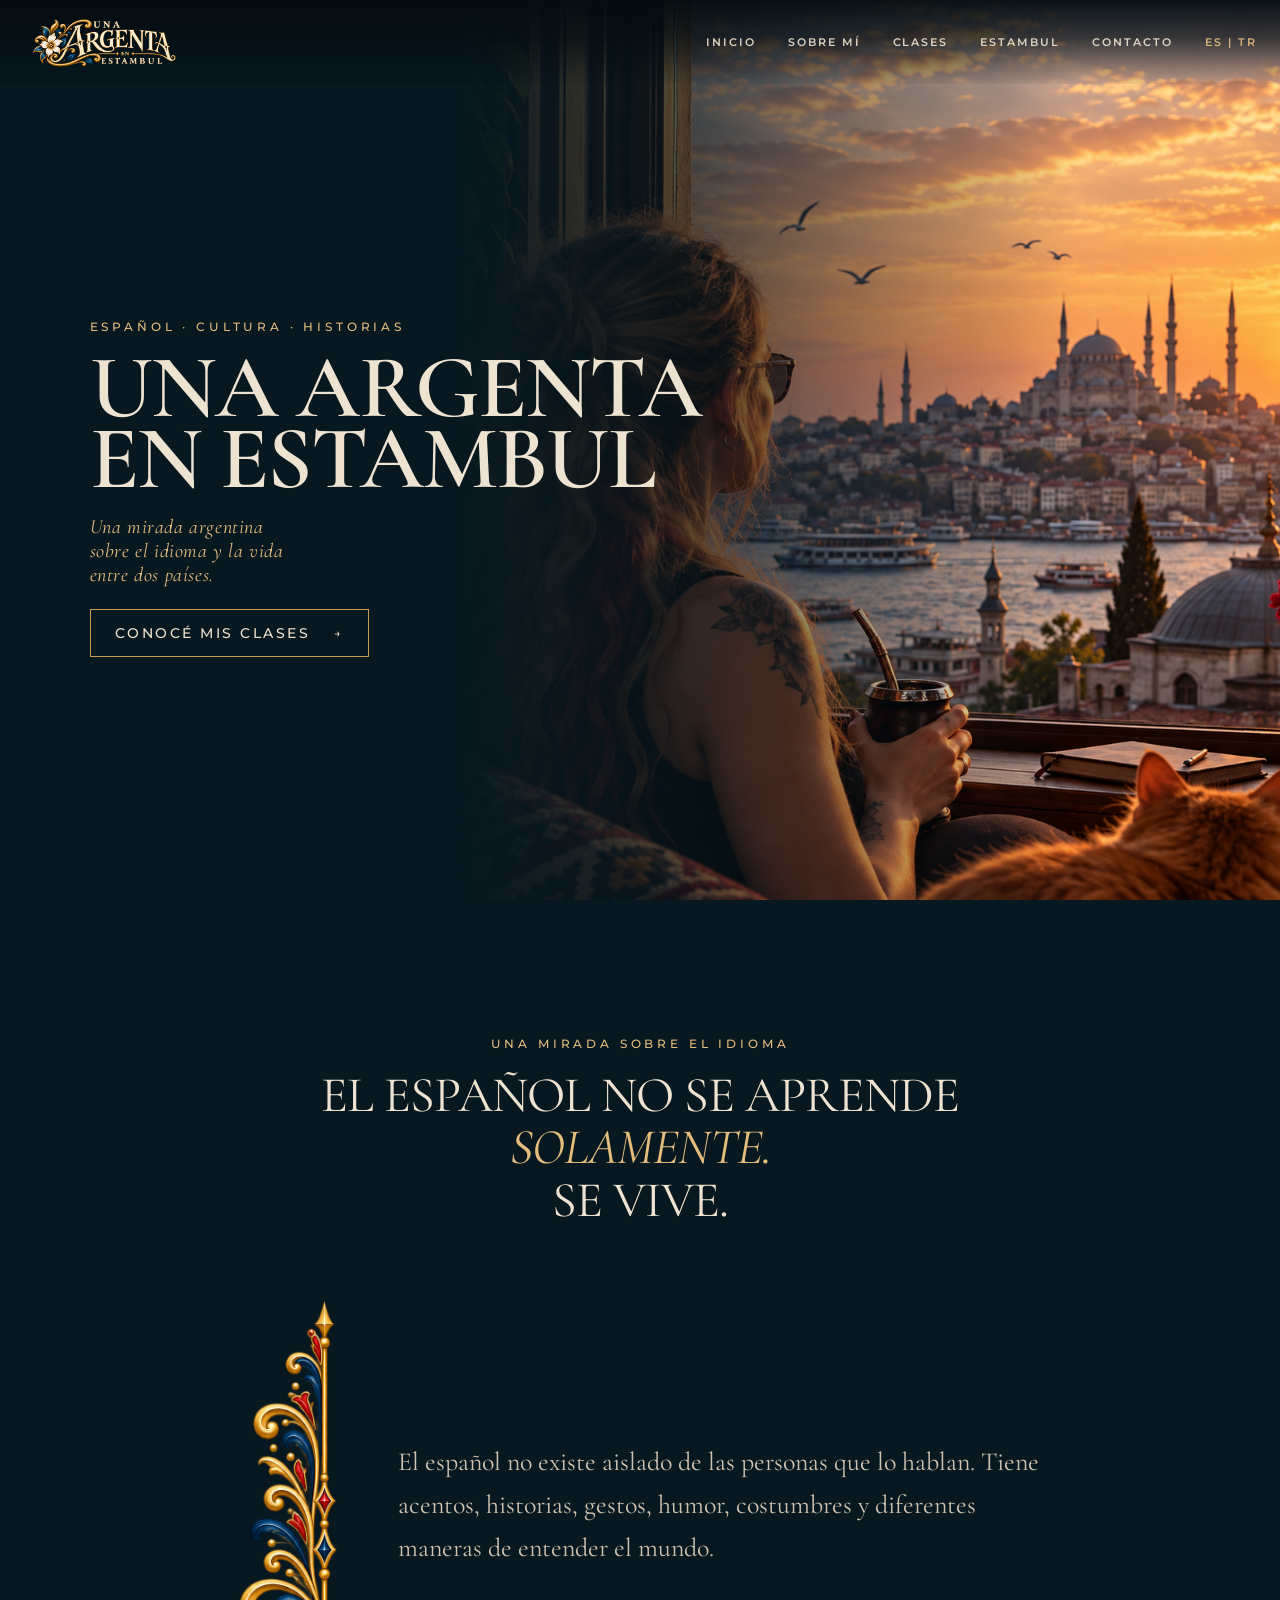
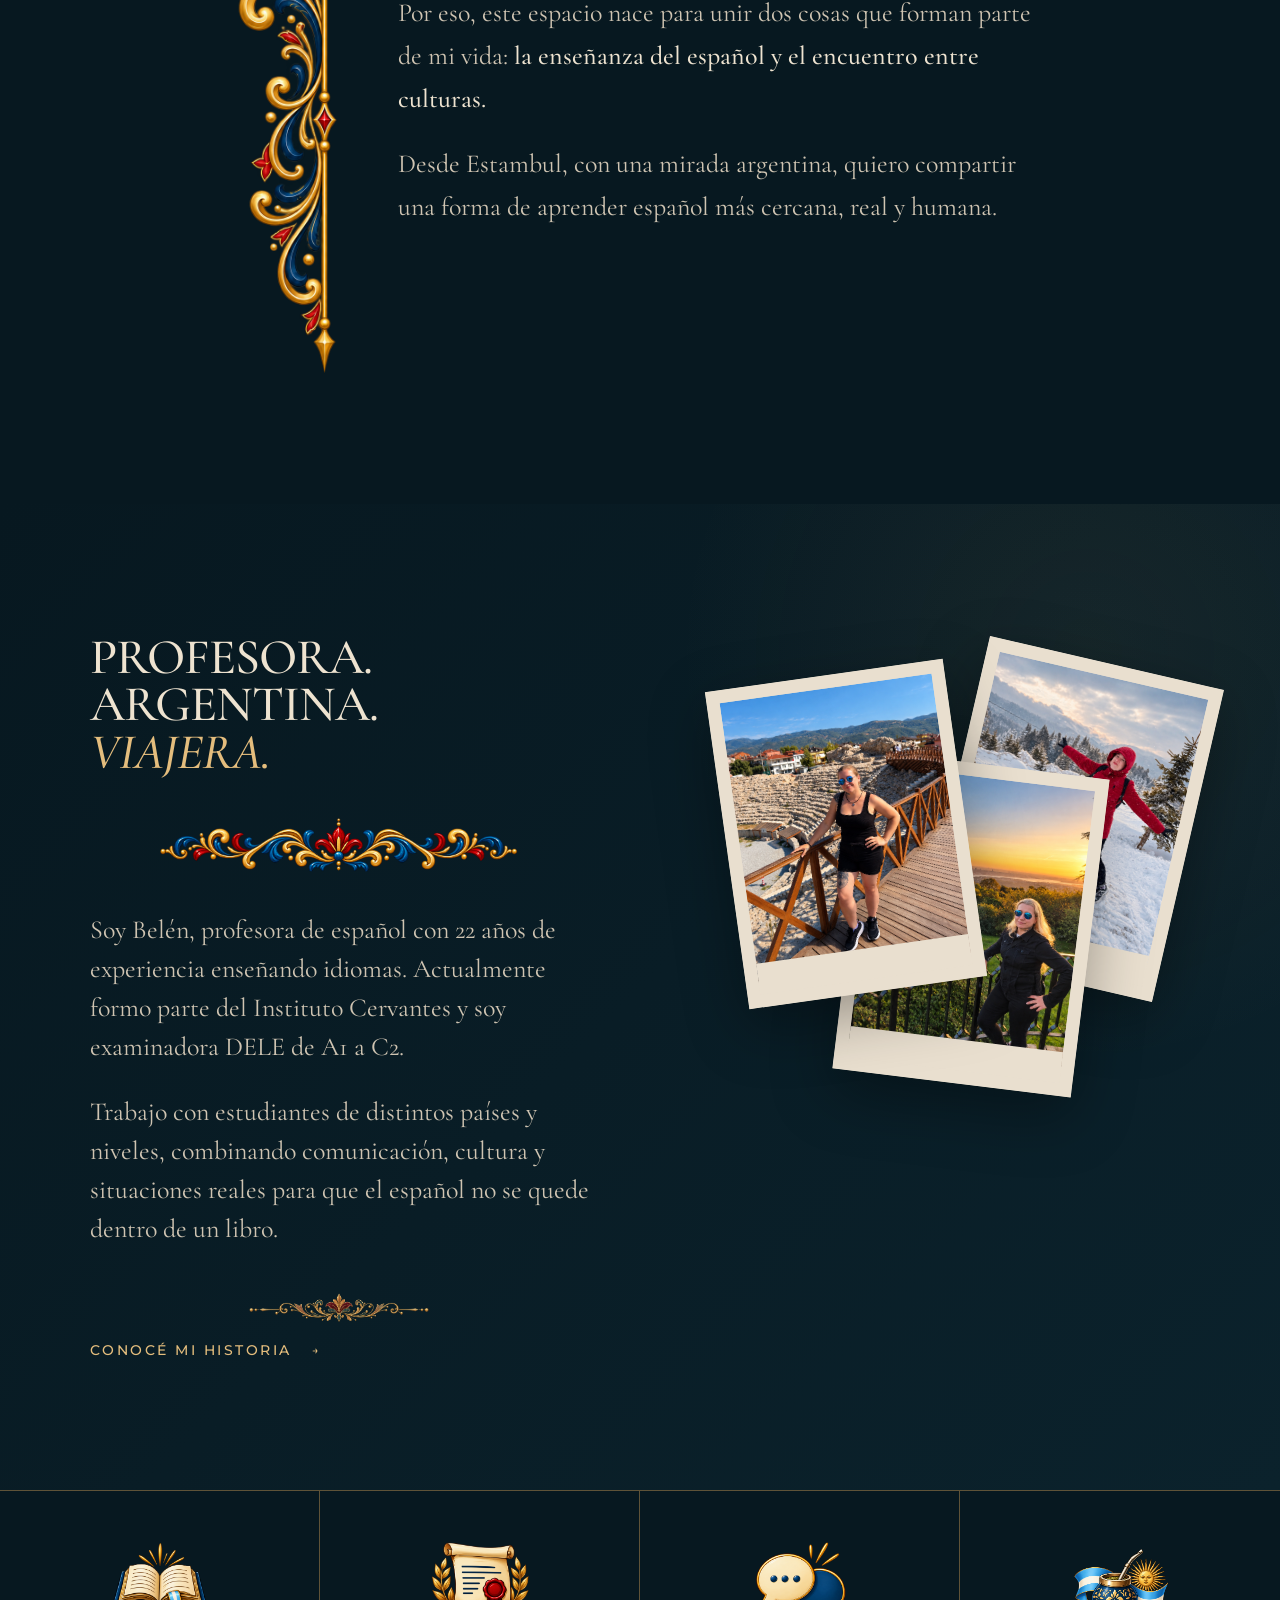
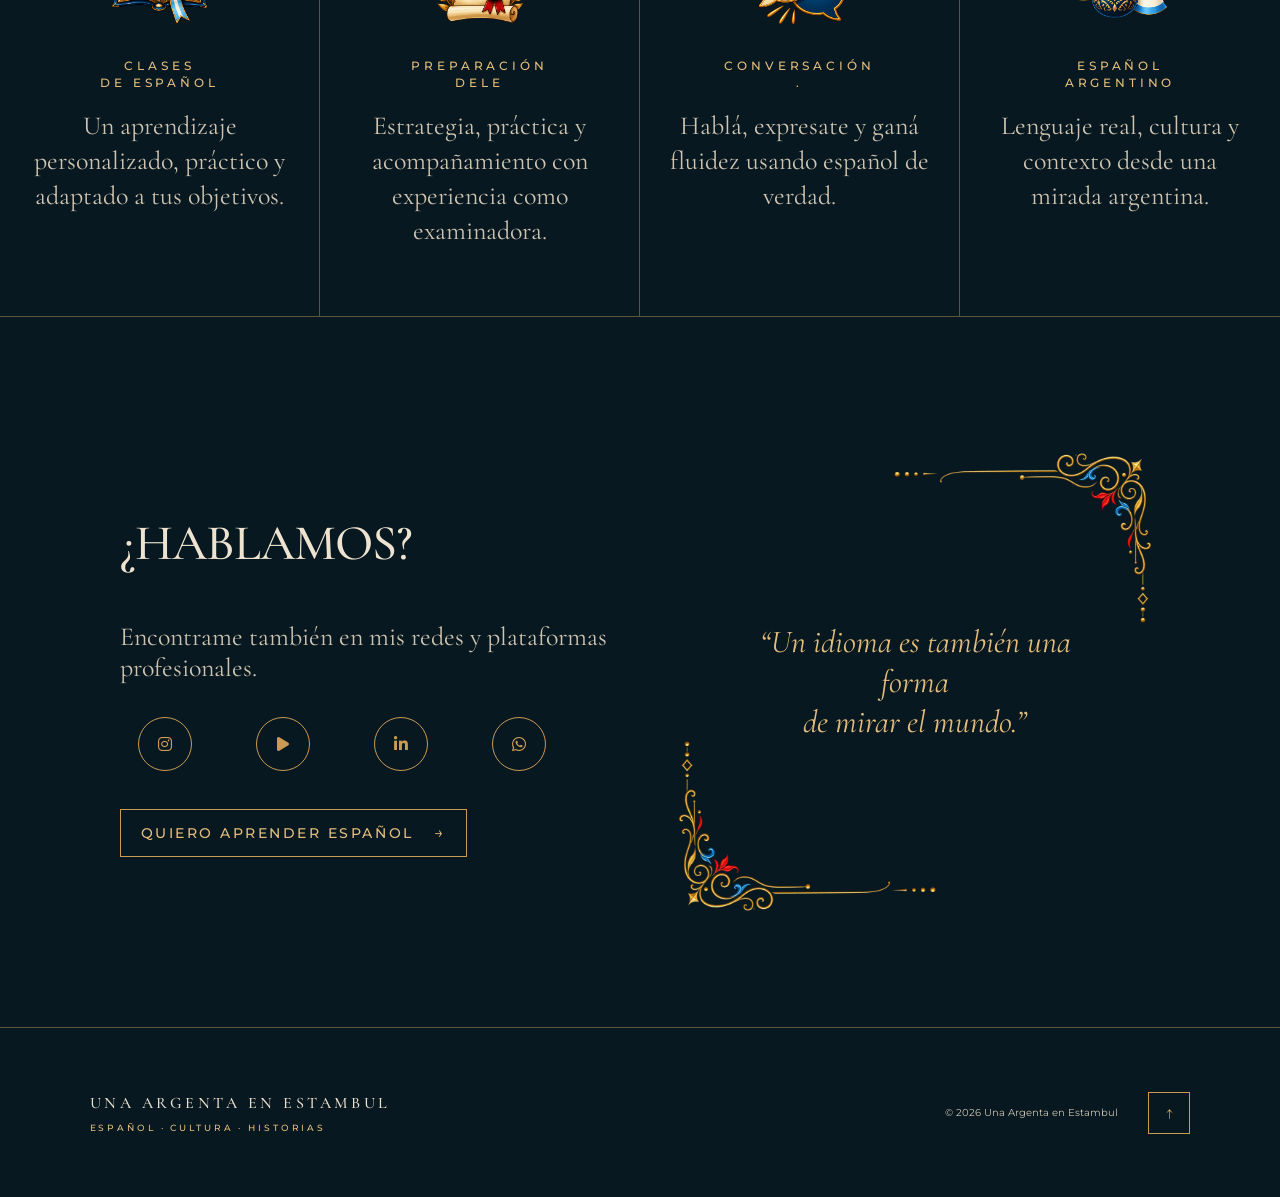
==== commit 95ae6f7c: "ajustes casi finales y ornamentos nuevos" ====
--- a/index.html
+++ b/index.html
@@ -42,10 +42,10 @@
     <section class="hero section-dark" aria-labelledby="hero-title">
       <div class="hero-overlay"></div>
       <div class="hero-content">
-        <p class="eyebrow">ESPAÑOL · CULTURA · HISTORIAS</p>
+     <h4>ESPAÑOL · CULTURA · HISTORIAS</h4>
         <h1 id="hero-title">Una Argenta<br>en Estambul</h1>
-        <p class="hero-lead">Una mirada argentina<br>sobre el idioma y la vida<br>entre dos países.</p>
-        <a class="button" href="#clases">Conocé mis clases <span>→</span></a>
+        <h3>Una mirada argentina<br>sobre el idioma y la vida<br>entre dos países.</h3>
+        <a class="button" href="#clases"><h6>Conocé mis clases</h6><span>→</span></a>
         <!--<p class="handwriting hero-note">Distintos mundos,<br>la misma pasión<br>por las historias.</p>
       --></div>
 
@@ -66,9 +66,7 @@
 
     <div class="vision-heading">
 
-      <p class="vision-eyebrow">
-        UNA MIRADA SOBRE EL IDIOMA
-      </p>
+        <h4>UNA MIRADA SOBRE EL IDIOMA</h4>
 
       <h2>
         El español no se aprende
@@ -82,11 +80,7 @@
     <div class="vision-body">
 
       <div class="vision-ornament" aria-hidden="true">
-        <img
-          src="images/divisor-central.png"
-          alt=""
-        >
-      </div>
+        <img src="images/lateralbar.png"alt="" ></div>
 
       <div class="vision-text">
 
@@ -118,13 +112,19 @@
     <section class="about section-dark" id="sobre-mi" aria-labelledby="about-title">
       <div class="about-copy">
        <!-- <p class="eyebrow">03 / SOBRE MÍ</p>-->
-        <img src="images/ornamento.colores.png" alt="" class="section-ornament"><h2 id="about-title">Profesora.<br>Argentina.<br><em>Viajera.</em></h2>
-
+        <h2>Profesora.<br>Argentina.<br><em>Viajera.</em></h2>
+
+        <img src="images/ornamento.colores.png" alt="" class="section-ornament">
         <p>Soy Belén, profesora de español con 22 años de experiencia enseñando idiomas. Actualmente formo parte del Instituto Cervantes y soy examinadora DELE de A1 a C2.</p>
 
         <p>Trabajo con estudiantes de distintos países y niveles, combinando comunicación, cultura y situaciones reales para que el español no se quede dentro de un libro.</p>
-
-        <a class="text-link" href="#contacto">Conocé mi historia <span>→</span></a>
+<img
+    src="images/ornamento-sobre-mi-inferior.png"
+    alt=""
+    class="about-bottom-ornament"
+    aria-hidden="true"
+>
+        <a class="text-link" href="#contacto"><h6>Conocé mi historia</h6><span>→</span></a>
       </div>
 
       <div class="about-visual">
@@ -140,25 +140,25 @@
       <div class="service-grid">
         <article class="service-card">
           <div class="service-icon"> <img src="images/libro.png" alt=""> </div>
-          <h3>Clases<br>de español</h3>
+          <h4>Clases<br>de español</h4>
           <p>Un aprendizaje personalizado, práctico y adaptado a tus objetivos.</p>
         </article>
 
         <article class="service-card">
           <div class="service-icon"> <img src="images/dele.png" alt=""> </div>
-          <h3>Preparación<br>DELE</h3>
+          <h4>Preparación<br>DELE</h4>
           <p>Estrategia, práctica y acompañamiento con experiencia como examinadora.</p>
         </article>
 
         <article class="service-card">
           <div class="service-icon"> <img src="images/chat.png" alt=""> </div>
-          <h3>Conversación</h3>
-          <p><br> Hablá, expresate y ganá fluidez usando español de verdad.</p>
+          <h4>Conversación<br>.</h4>
+          <p>Hablá, expresate y ganá fluidez usando español de verdad.</p>
         </article>
 
         <article class="service-card">
           <div class="service-icon"> <img src="images/mate.png" alt=""> </div>
-          <h3>Español<br>argentino</h3>
+          <h4>Español<br>argentino</h4>
           <p>Lenguaje real, cultura y contexto desde una mirada argentina.</p>
         </article>
       </div>
@@ -183,7 +183,7 @@
                 class="contact-title-ornament"
             >
 
-            <h2 class="contact-title">
+            <h2>
                 ¿HABLAMOS?
             </h2>
 
@@ -203,14 +203,6 @@
                     <span class="social-icon">
                         <i class="fa-brands fa-instagram"></i>
                     </span>
-
-                    <span class="social-name">
-                        Instagram
-                    </span>
-
-                    <span class="social-detail">
-                        @unaargentaenestambul
-                    </span>
                 </a>
 
 
@@ -223,14 +215,6 @@
                     <span class="social-icon">
                         <i class="fa-solid fa-play"></i>
                     </span>
-
-                    <span class="social-name">
-                        Preply
-                    </span>
-
-                    <span class="social-detail">
-                        Perfil de profesora
-                    </span>
                 </a>
 
 
@@ -243,14 +227,6 @@
                     <span class="social-icon">
                         <i class="fa-brands fa-linkedin-in"></i>
                     </span>
-
-                    <span class="social-name">
-                        LinkedIn
-                    </span>
-
-                    <span class="social-detail">
-                        Perfil profesional
-                    </span>
                 </a>
 
 
@@ -263,16 +239,7 @@
                     <span class="social-icon">
                         <i class="fa-brands fa-whatsapp"></i>
                     </span>
-
-                    <span class="social-name">
-                        WhatsApp
-                    </span>
-
-                    <span class="social-detail">
-                        Escribime
-                    </span>
-                </a>
-
+                </a>
             </div>
 
 
@@ -281,12 +248,10 @@
                 <a href="#clases" class="contact-button">
 
                     <span>
-                        QUIERO APRENDER ESPAÑOL
-                    </span>
-
-                    <span class="button-arrow">
-                        →
-                    </span>
+                        <h6>QUIERO APRENDER ESPAÑOL</h6>
+                    </span>
+
+                    <span class="button-arrow">→</span>
 
                 </a>
 
@@ -307,8 +272,8 @@
 
 
             <blockquote>
-                “Un idioma es también una forma<br>
-                de mirar el mundo.”
+               <h5>“Un idioma es también una forma<br>
+                de mirar el mundo.”</h5>
             </blockquote>
             </div>
 
--- a/style.css
+++ b/style.css
@@ -22,7 +22,7 @@
 
   --line: rgba(201, 155, 85, .45);
 
-  --max: 1280px;
+  --max-width: 100%;
 
   --serif: "Cormorant Garamond", Georgia, serif;
   --sans: "Montserrat", Arial, sans-serif;
@@ -37,7 +37,18 @@
   scroll-behavior: smooth;
   direction: rtl; /* scrollbar visual a la izquierda */
 }
-
+/* Ocultar scrollbar, mantener scroll */
+html {
+    scrollbar-width: none;
+}
+
+html::-webkit-scrollbar {
+    display: none;
+}
+
+body {
+    -ms-overflow-style: none;
+}
 body {
   margin: 0;
   width: 100%;
@@ -62,9 +73,55 @@
 h3,
 p {
   margin-top: 0;
-}
-
-
+  font-size: 26px;
+}
+h2 {
+    font-family: var(--serif);
+    font-size: 50px;
+    font-weight: 500;
+    line-height: .95;
+    letter-spacing: -.02em;
+    text-transform: uppercase;
+    color: var(--cream);
+}
+h3 {
+    margin: 0 0 22px 0;
+    font-family: "Cormorant Garamond", serif;
+    font-size: 20px;
+    font-weight: 400;
+    font-style: italic;
+    line-height: 1.2;
+    letter-spacing: .03em;
+    color: var(--gold-light);
+}
+
+h4 {
+    font-family: var(--sans);
+    font-size: 12px;
+    font-weight: 500;
+    letter-spacing: .32em;
+    line-height: 1.4;
+    text-transform: uppercase;
+    color: var(--gold-light);
+}
+
+h5 {
+    font-family: var(--serif);
+    font-size: 2rem;
+    line-height: 1.25;
+    font-weight: 400;
+    font-style: italic;
+    color: var(--gold-light);
+}
+h6 {
+    margin: 0;
+    font-family: var(--sans);
+    font-size: 14px;
+    font-weight: 500;
+    letter-spacing: .18em;
+    line-height: 1;
+    text-transform: uppercase;
+}
 /* =========================================================
    02. SCROLLBAR
    ========================================================= */
@@ -266,14 +323,12 @@
 .eyebrow {
   margin: 65px 0 25px;
   color: var(--gold-light);
-
   font: 500 11px var(--sans);
   letter-spacing: .35em;
 }
 
 .hero h1 {
   margin-bottom: 20px;
-
   font: 600 clamp(58px, 7vw, 106px) / .80 var(--serif);
   letter-spacing: -.02em;
   text-transform: uppercase;
@@ -281,9 +336,7 @@
 
 .hero-lead {
   margin: 50px 0 35px;
-
   color: var(--cream);
-  font-size: clamp(24px, 2.5vw, 34px);
   line-height: 1.15;
 }
 
@@ -314,7 +367,6 @@
 }
 
 .button span {
-  font-size: 20px;
   line-height: 0;
 }
 
@@ -407,11 +459,8 @@
 
 .vision-eyebrow {
   margin: 0 0 24px;
-
   color: var(--gold);
-
   font-family: var(--sans);
-  font-size: 10px;
   font-weight: 500;
   letter-spacing: .28em;
   text-transform: uppercase;
@@ -419,11 +468,8 @@
 
 .vision-heading h2 {
   margin: 0;
-
   color: var(--cream);
-
   font-family: var(--serif);
-  font-size: clamp(42px, 5vw, 68px);
   font-weight: 400;
   line-height: 1.05;
 }
@@ -445,7 +491,6 @@
   justify-content: center;
   align-items: center;
   column-gap: 55px;
-
   margin-top: 70px;
 }
 
@@ -458,7 +503,7 @@
 
 .vision-ornament img {
   display: block;
-  width: 55px;
+  width: 105px;
   height: auto;
 }
 
@@ -468,11 +513,8 @@
 
 .vision-text p {
   margin: 0 0 22px;
-
   color: var(--cream-muted);
-
   font-family: var(--serif);
-  font-size: 19px;
   line-height: 1.65;
 }
 
@@ -492,15 +534,12 @@
 
 .about {
   position: relative;
-
   display: grid;
   grid-template-columns: 1fr 1fr;
   gap: 8vw;
-
   max-width: 100%;
   margin: auto;
   padding: 130px 7vw;
-
   overflow: hidden;
 }
 
@@ -510,14 +549,7 @@
 
 .about-copy > p:not(.eyebrow) {
   color: var(--cream-muted);
-  font-size: 19px;
   line-height: 1.5;
-}
-
-.about h2 {
-  font: 500 clamp(48px, 6vw, 84px) / .83 var(--serif);
-  letter-spacing: -.02em;
-  text-transform: uppercase;
 }
 
 .about h2 em {
@@ -528,9 +560,7 @@
 .text-link {
   display: inline-flex;
   gap: 20px;
-
   margin-top: 20px;
-
   color: var(--gold-light);
   font: 500 11px var(--sans);
   letter-spacing: .2em;
@@ -544,46 +574,39 @@
 
 .section-ornament {
   display: block;
-
   width: 28vw;
   max-width: 360px;
   min-width: 180px;
   height: auto;
-
   margin: 0 auto 3vw;
-
   object-fit: contain;
 }
-
+.about-bottom-ornament {
+    display: block;
+    width: 180px;
+    height: auto;
+    margin: 45px auto 0;
+}
 .photo-frame {
   position: absolute;
-
   display: grid;
   place-items: center;
-
   width: 240px;
   height: 320px;
   padding: 13px 13px 44px;
-
   background: #e9dfcf;
   color: #243039;
-
   box-shadow: 0 20px 60px rgba(0, 0, 0, .35);
-
   transform: rotate(-8deg);
-
   font: 500 10px var(--sans);
   letter-spacing: .2em;
-
   overflow: hidden;
 }
 
 .photo-frame img {
   display: block;
-
   width: 100%;
   height: 100%;
-
   object-fit: cover;
   object-position: center;
 }
@@ -593,10 +616,8 @@
   position: absolute;
   z-index: 3;
   inset: 0;
-
   border: 13px solid #e9dfcf;
   box-shadow: inset 0 -31px 0 #e9dfcf;
-
   pointer-events: none;
 }
 
@@ -622,11 +643,9 @@
 
 .about-note {
   display: none;
-
   position: absolute;
   right: 0;
   bottom: 40px;
-
   transform: rotate(-7deg);
 }
 
@@ -697,14 +716,12 @@
 
 .service-card h3 {
   margin-bottom: 18px;
-
   font: 600 29px / .9 var(--serif);
   text-transform: uppercase;
 }
 
 .service-card p {
   color: var(--cream-muted);
-  font-size: 17px;
   line-height: 1.35;
 }
 
@@ -715,13 +732,10 @@
 
 .contact-section {
   position: relative;
-
   width: 100%;
   padding: 90px 7vw 70px;
-
   background: var(--navy);
   color: var(--cream);
-
   overflow: hidden;
 }
 
@@ -730,10 +744,8 @@
   grid-template-columns: 1fr 1fr;
   align-items: center;
   gap: 60px;
-
   width: min(1250px, 100%);
   min-height: 470px;
-
   margin: 0 auto;
   padding: 40px 30px;
 }
@@ -746,20 +758,15 @@
 
 .contact-title-ornament {
   display: block;
-
   width: 290px;
   height: auto;
-
   margin-bottom: 12px;
 }
 
 .contact-title {
   margin: 0;
-
   color: var(--cream);
-
   font-family: var(--serif);
-  font-size: clamp(46px, 5vw, 70px);
   font-weight: 500;
   line-height: .95;
   letter-spacing: .01em;
@@ -767,11 +774,8 @@
 
 .contact-subtitle {
   margin: 12px 0 34px;
-
   color: var(--cream-muted);
-
   font-family: var(--serif);
-  font-size: 16px;
 }
 
 .social-links {
@@ -797,36 +801,24 @@
   display: flex;
   align-items: center;
   justify-content: center;
-
   width: 54px;
   height: 54px;
-
   border: 1px solid var(--gold);
   border-radius: 50%;
-
   color: var(--gold);
-  font-size: 22px;
-
   transition: .3s ease;
 }
 
 .social-name {
   margin-top: 10px;
-
   color: var(--cream);
-
   font-family: var(--serif);
-  font-size: 15px;
 }
 
 .social-detail {
   margin-top: 3px;
-
   color: var(--cream-muted);
-
   font-family: var(--sans);
-  font-size: 10px;
-
   white-space: nowrap;
 }
 
@@ -843,24 +835,17 @@
   display: inline-flex;
   align-items: center;
   justify-content: space-between;
-
   min-width: 255px;
   padding: 15px 20px;
-
   border: 1px solid var(--gold);
-
   color: var(--gold-light);
-
   font-family: var(--sans);
-  font-size: 11px;
   letter-spacing: .18em;
-
   transition: .3s ease;
 }
 
 .button-arrow {
   margin-left: 20px;
-  font-size: 20px;
   line-height: 1;
 }
 
@@ -874,24 +859,19 @@
 
 .contact-right {
   position: relative;
-
   min-height: 470px;
   padding: 80px 60px;
-
   display: flex;
   align-items: center;
   justify-content: center;
-
   box-sizing: border-box;
 }
 
 .contact-right .contact-corner {
   position: absolute;
   z-index: 0;
-
   width: 280px;
   height: 220px;
-
   background-image: url("images/esquina-exterior-derecha.png");
   background-repeat: no-repeat;
   background-size: contain;
@@ -913,16 +893,11 @@
 .contact-right blockquote {
   position: relative;
   z-index: 1;
-
   max-width: 520px;
   margin: 0;
-
   text-align: center;
-
   color: var(--gold-light);
-
   font-family: var(--serif);
-  font-size: clamp(25px, 2.5vw, 38px);
   font-style: italic;
   line-height: 1.3;
 }
@@ -1306,9 +1281,6 @@
     padding: 90px 25px 100px;
   }
 
-  .vision-heading h2 {
-    font-size: clamp(38px, 10vw, 52px);
-  }
 
   .vision-body {
     grid-template-columns: 1fr;
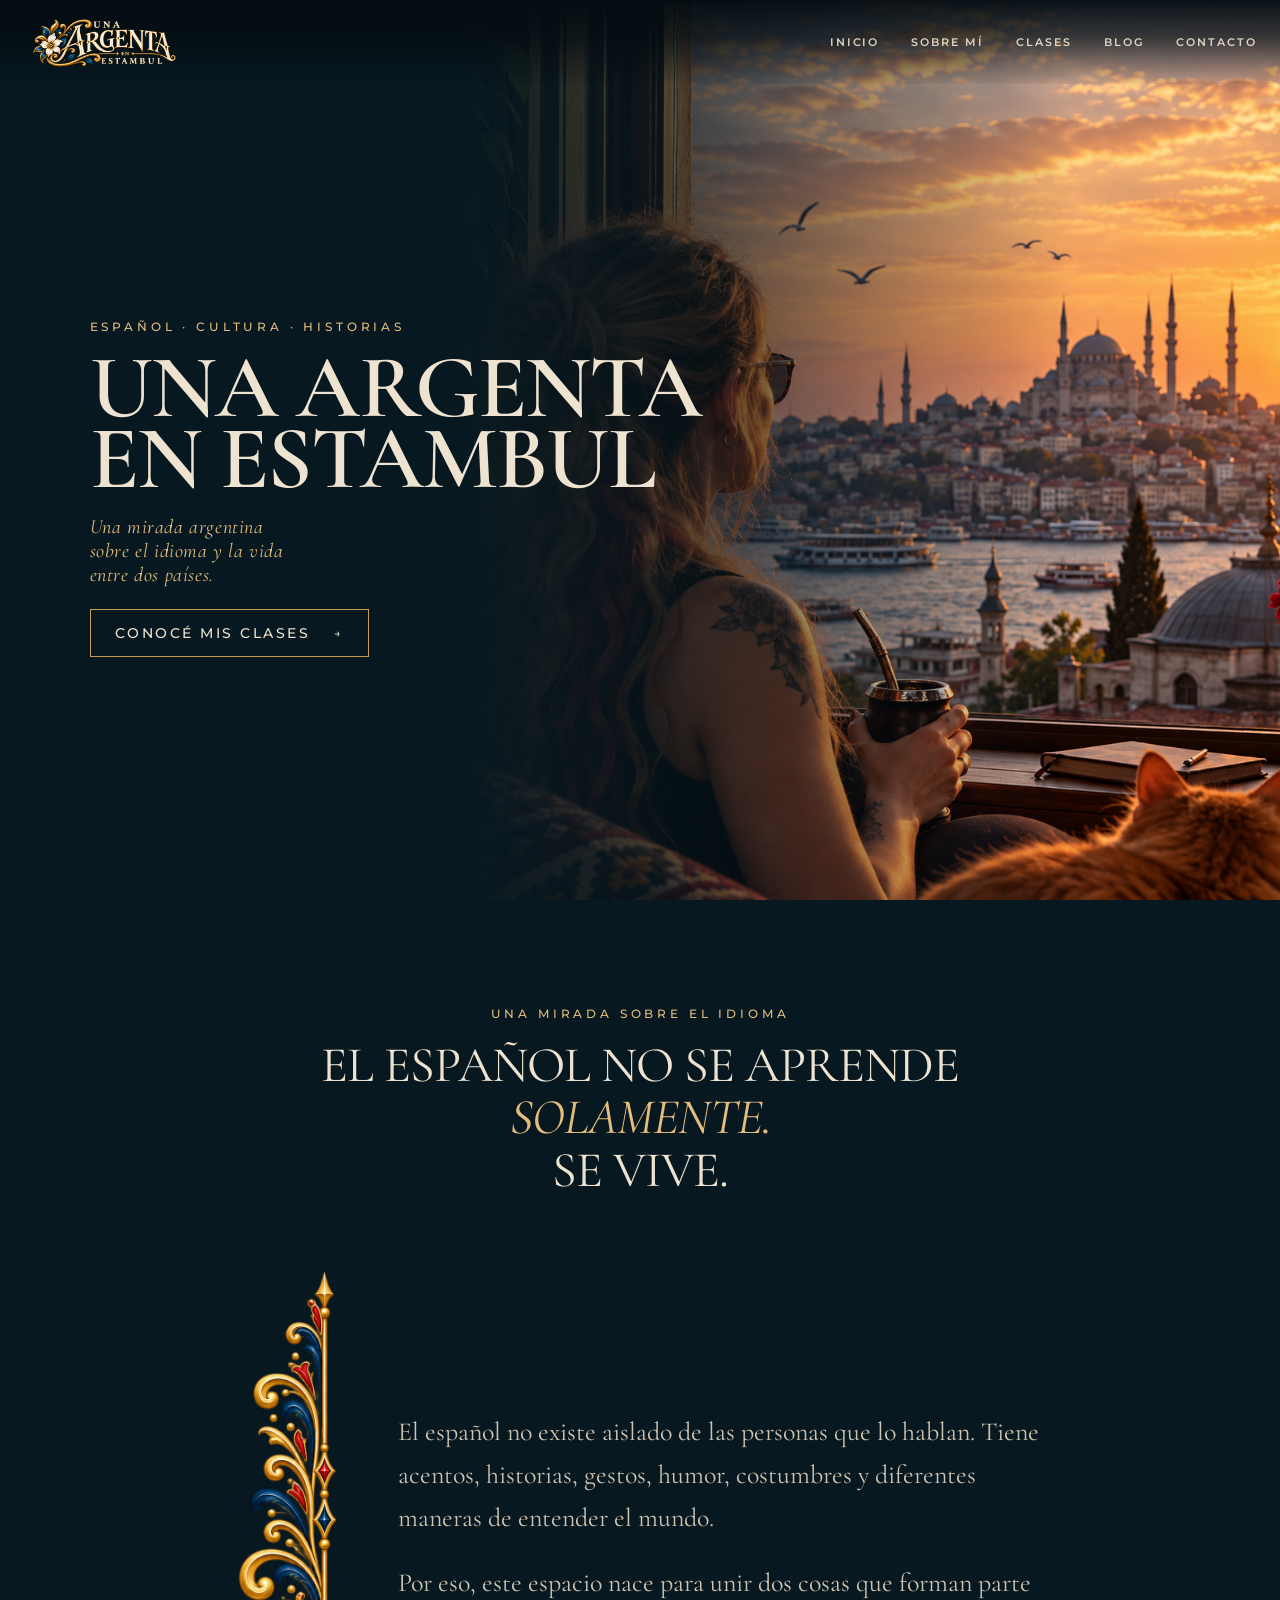
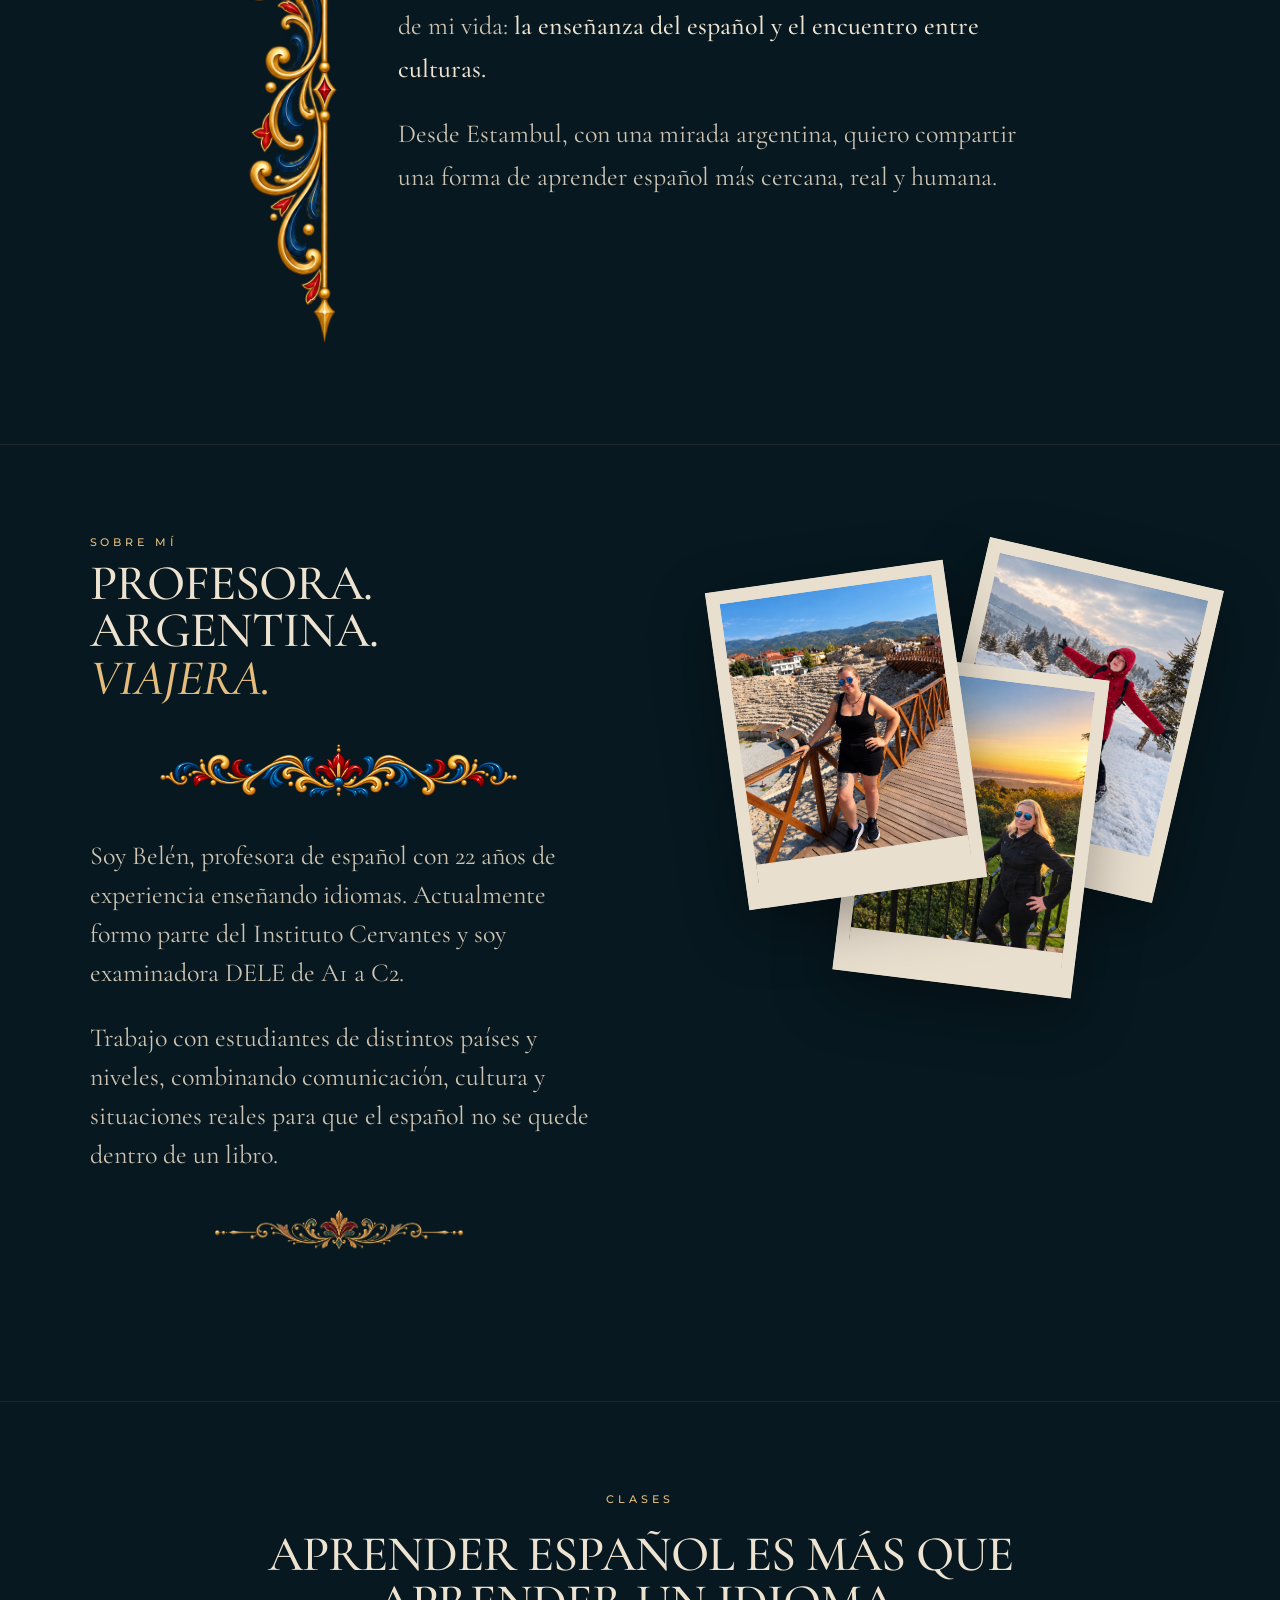
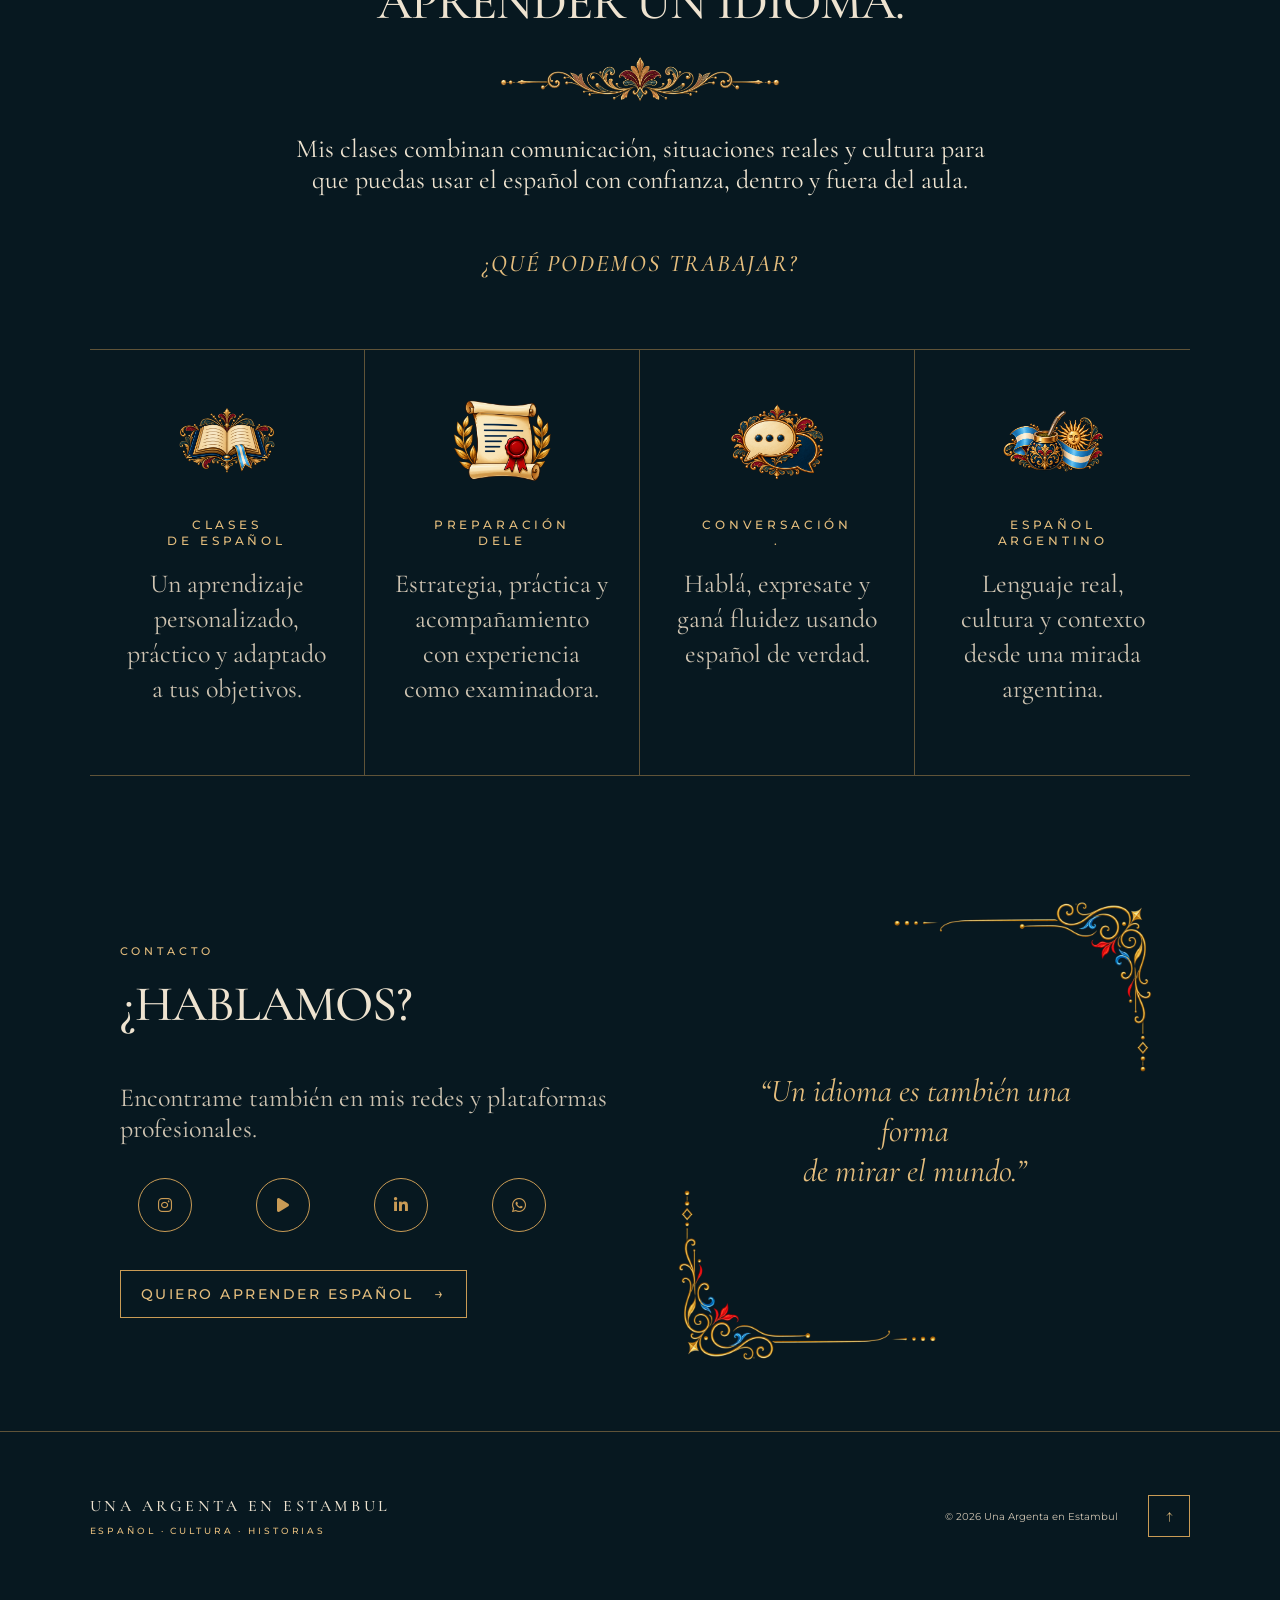
==== commit e6a0d21f: "cambios casi finales" ====
--- a/index.html
+++ b/index.html
@@ -18,7 +18,7 @@
   <div class="custom-scrollbar">
     <div class="custom-scrollbar-thumb"></div>
 </div>
-  <header class="site-header" id="inicio">
+  <header class="site-header">
     <a class="brand" href="#inicio" aria-label="Una Argenta en Estambul">
   <img src="images/logo-horizontal.png" alt="Una Argenta en Estambul">
 </a>
@@ -31,15 +31,14 @@
       <a href="#inicio">Inicio</a>
       <a href="#sobre-mi">Sobre mí</a>
       <a href="#clases">Clases</a>
-      <a href="#estambul">Estambul</a>
+      <a href="#blog">Blog</a>
       <a href="#contacto">Contacto</a>
-      <a class="lang" href="#" aria-label="Cambiar idioma a turco">ES | TR</a>
     </nav>
   </header>
 
   <main>
     <!-- 01. HERO -->
-    <section class="hero section-dark" aria-labelledby="hero-title">
+    <section class="hero section-dark" id="inicio" aria-labelledby="hero-title">
       <div class="hero-overlay"></div>
       <div class="hero-content">
      <h4>ESPAÑOL · CULTURA · HISTORIAS</h4>
@@ -111,7 +110,7 @@
     <!-- 03. SOBRE MÍ -->
     <section class="about section-dark" id="sobre-mi" aria-labelledby="about-title">
       <div class="about-copy">
-       <!-- <p class="eyebrow">03 / SOBRE MÍ</p>-->
+       <p class="eyebrow">SOBRE MÍ</p>
         <h2>Profesora.<br>Argentina.<br><em>Viajera.</em></h2>
 
         <img src="images/ornamento.colores.png" alt="" class="section-ornament">
@@ -124,7 +123,7 @@
     class="about-bottom-ornament"
     aria-hidden="true"
 >
-        <a class="text-link" href="#contacto"><h6>Conocé mi historia</h6><span>→</span></a>
+        <a class="text-link" href="#contacto"><h6></h6><span></span></a>
       </div>
 
       <div class="about-visual">
@@ -135,8 +134,29 @@
       </div>
     </section>
     
-<section>
-
+<section class="services" id="clases">
+<div class="classes-intro">
+
+    <p class="eyebrow">CLASES</p>
+
+    <h2>
+        APRENDER ESPAÑOL ES MÁS QUE<br>
+        APRENDER UN IDIOMA.
+    </h2>
+<img
+    src="images/ornamento-clases.png"
+    alt=""
+    class="classes-ornament"
+    aria-hidden="true"
+>
+    <p class="classes-intro-text">
+        Mis clases combinan comunicación, situaciones reales y cultura
+        para que puedas usar el español con confianza, dentro y fuera del aula.
+    </p>
+
+    <h3>¿QUÉ PODEMOS TRABAJAR?</h3>
+
+</div>
       <div class="service-grid">
         <article class="service-card">
           <div class="service-icon"> <img src="images/libro.png" alt=""> </div>
@@ -174,14 +194,10 @@
         <!-- =============================================
              COLUMNA IZQUIERDA
              ============================================= -->
-
+        
         <div class="contact-main">
-
-            <img
-                src="images/ornamento-titulo.png"
-                alt=""
-                class="contact-title-ornament"
-            >
+<p class="eyebrow">CONTACTO</p>
+            <img src="images/ornamento-titulo.png" alt="" class="contact-title-ornament">
 
             <h2>
                 ¿HABLAMOS?
--- a/style.css
+++ b/style.css
@@ -3,7 +3,40 @@
    STYLE.CSS · VERSIÓN LIMPIA Y ORDENADA
    Breakpoints: 1200px · 900px · 700px · 400px
    ========================================================= */
-
+/* =========================================================
+   ESPACIADO GENERAL DE SECCIONES · DESKTOP
+   ========================================================= */
+
+.vision-section {
+    padding: 90px 7vw 100px;
+}
+
+.vision-body {
+    margin-top: 55px;
+}
+
+.about {
+    padding: 90px 7vw;
+}
+
+.services {
+    padding: 90px 7vw 55px;
+    border-top: 1px solid rgba(201, 155, 85, .12);
+}
+
+.classes-intro {
+    margin-bottom: 55px;
+}
+.classes-ornament {
+    display: block;
+    width: 280px;
+    height: auto;
+    margin: 25px auto 30px;
+}
+.contact-section {
+    margin-top: 0;
+    padding: 25px 7vw 25px;
+}
 
 /* =========================================================
    01. VARIABLES Y BASE
@@ -145,20 +178,10 @@
   border-radius: 0;
 }
 
-
 /* =========================================================
    03. FONDOS GENERALES
    ========================================================= */
 
-.section-dark {
-  background:
-    radial-gradient(
-      circle at 85% 15%,
-      rgba(201, 155, 85, .07),
-      transparent 30%
-    ),
-    linear-gradient(135deg, var(--navy), var(--navy-2));
-}
 
 
 /* =========================================================
@@ -169,16 +192,12 @@
   position: fixed;
   inset: 0 0 auto 0;
   z-index: 100;
-
   display: flex;
   align-items: center;
   justify-content: space-between;
-
   width: 100%;
   padding: 1.3% 1.8%;
-
   font-family: var(--sans);
-
   background: linear-gradient(
     to bottom,
     rgba(4, 12, 17, .96) 0%,
@@ -321,7 +340,6 @@
 }
 
 .eyebrow {
-  margin: 65px 0 25px;
   color: var(--gold-light);
   font: 500 11px var(--sans);
   letter-spacing: .35em;
@@ -438,10 +456,7 @@
 
 .vision-section {
   position: relative;
-
   width: 100%;
-  padding: 120px 7vw 130px;
-
   background: var(--navy);
   overflow: hidden;
 }
@@ -539,8 +554,8 @@
   gap: 8vw;
   max-width: 100%;
   margin: auto;
-  padding: 130px 7vw;
   overflow: hidden;
+  border-top: 1px solid rgba(201, 155, 85, .12);
 }
 
 .about-copy {
@@ -583,9 +598,9 @@
 }
 .about-bottom-ornament {
     display: block;
-    width: 180px;
+    width: 250px;
     height: auto;
-    margin: 45px auto 0;
+    margin: 35px auto 35px;
 }
 .photo-frame {
   position: absolute;
@@ -654,10 +669,36 @@
    08. SERVICIOS
    ========================================================= */
 
+.classes-intro {
+    max-width: 1000px;
+    margin: 0 auto 70px;
+    text-align: center;
+}
+
+.classes-intro .eyebrow {
+    margin-bottom: 25px;
+}
+
+.classes-intro h2 {
+    margin-bottom: 30px;
+}
+
+.classes-intro-text {
+    max-width: 700px;
+    margin: 0 auto 55px;
+}
+
+.classes-intro h3 {
+    margin: 0;
+    font-family: var(--serif);
+    font-size: 24px;
+    font-weight: 500;
+    letter-spacing: .08em;
+    color: var(--gold-light);
+}
+
 .services {
   position: relative;
-  padding: 120px 7vw;
-
   border-top: 1px solid rgba(201, 155, 85, .12);
 }
 
@@ -733,7 +774,6 @@
 .contact-section {
   position: relative;
   width: 100%;
-  padding: 90px 7vw 70px;
   background: var(--navy);
   color: var(--cream);
   overflow: hidden;
@@ -1244,7 +1284,6 @@
   .hero {
     min-height: 820px;
     padding: 125px 25px 70px;
-
     align-items: flex-start;
   }
 
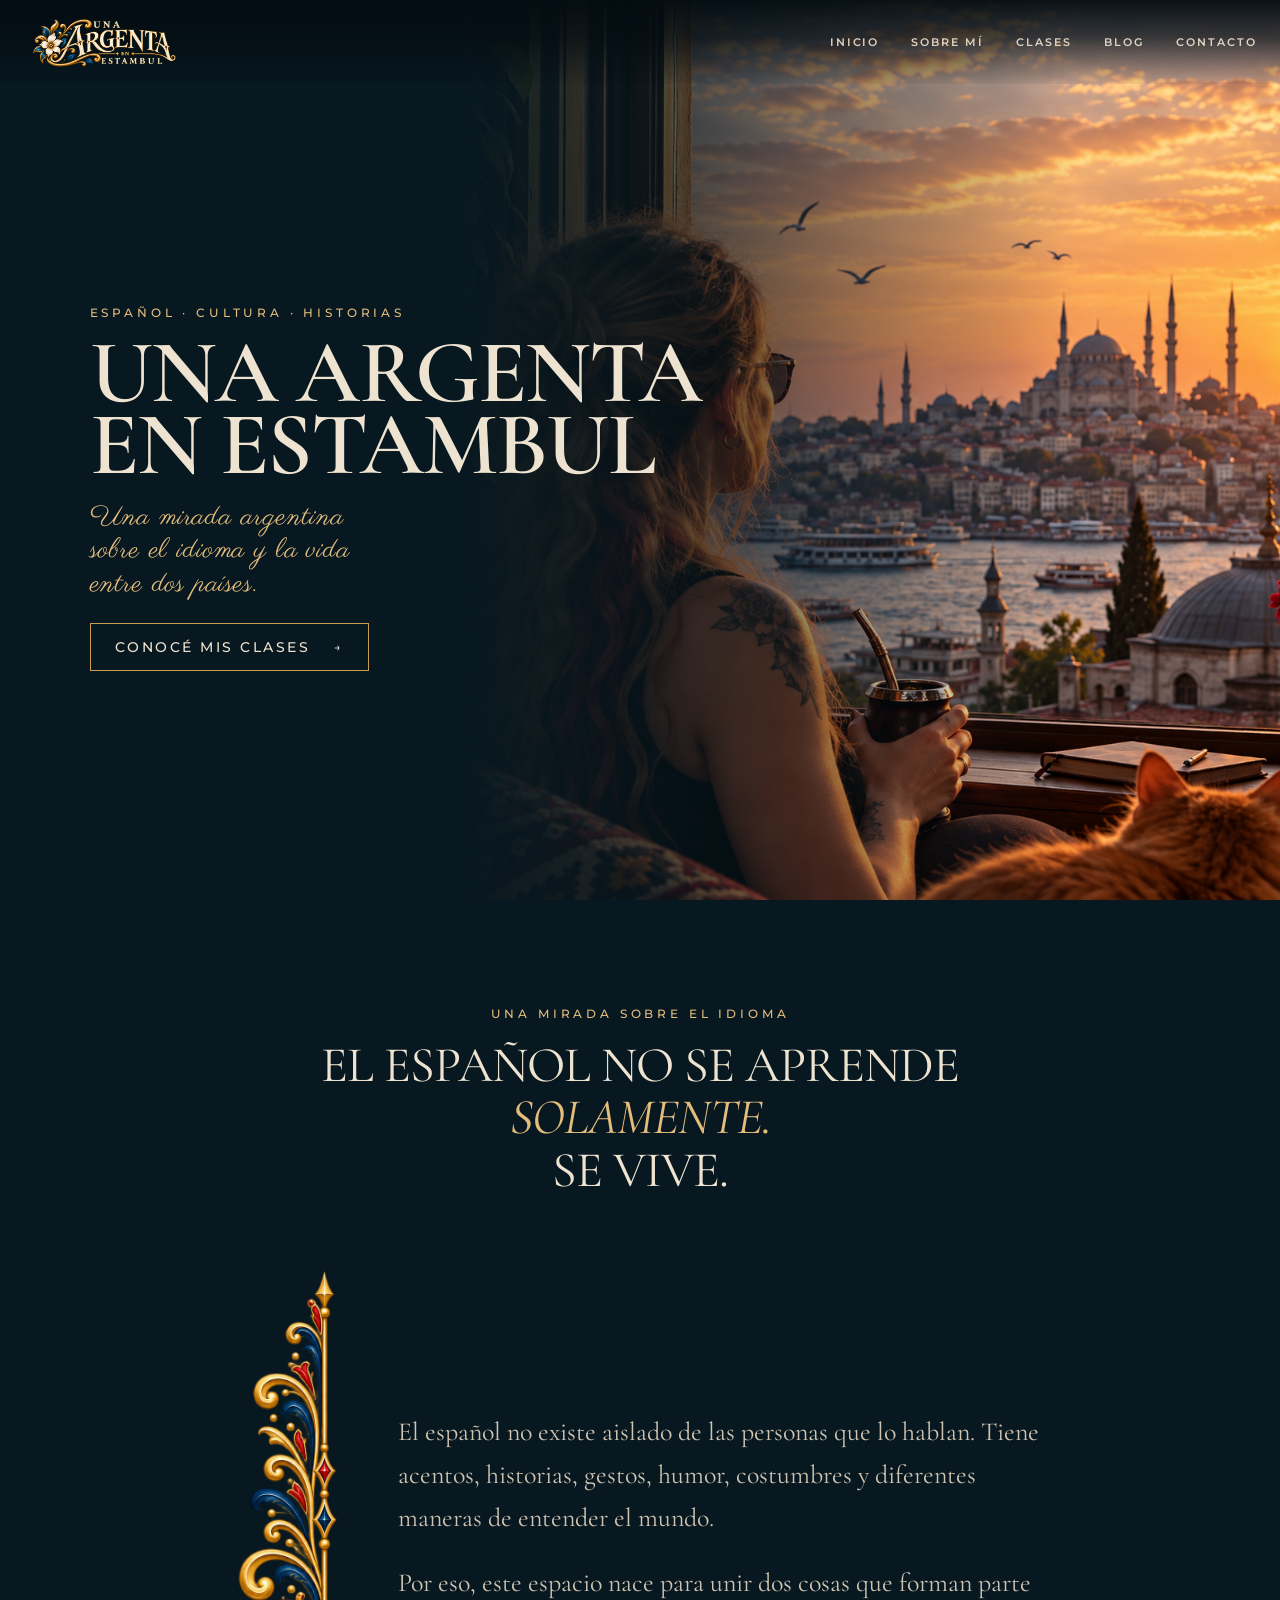
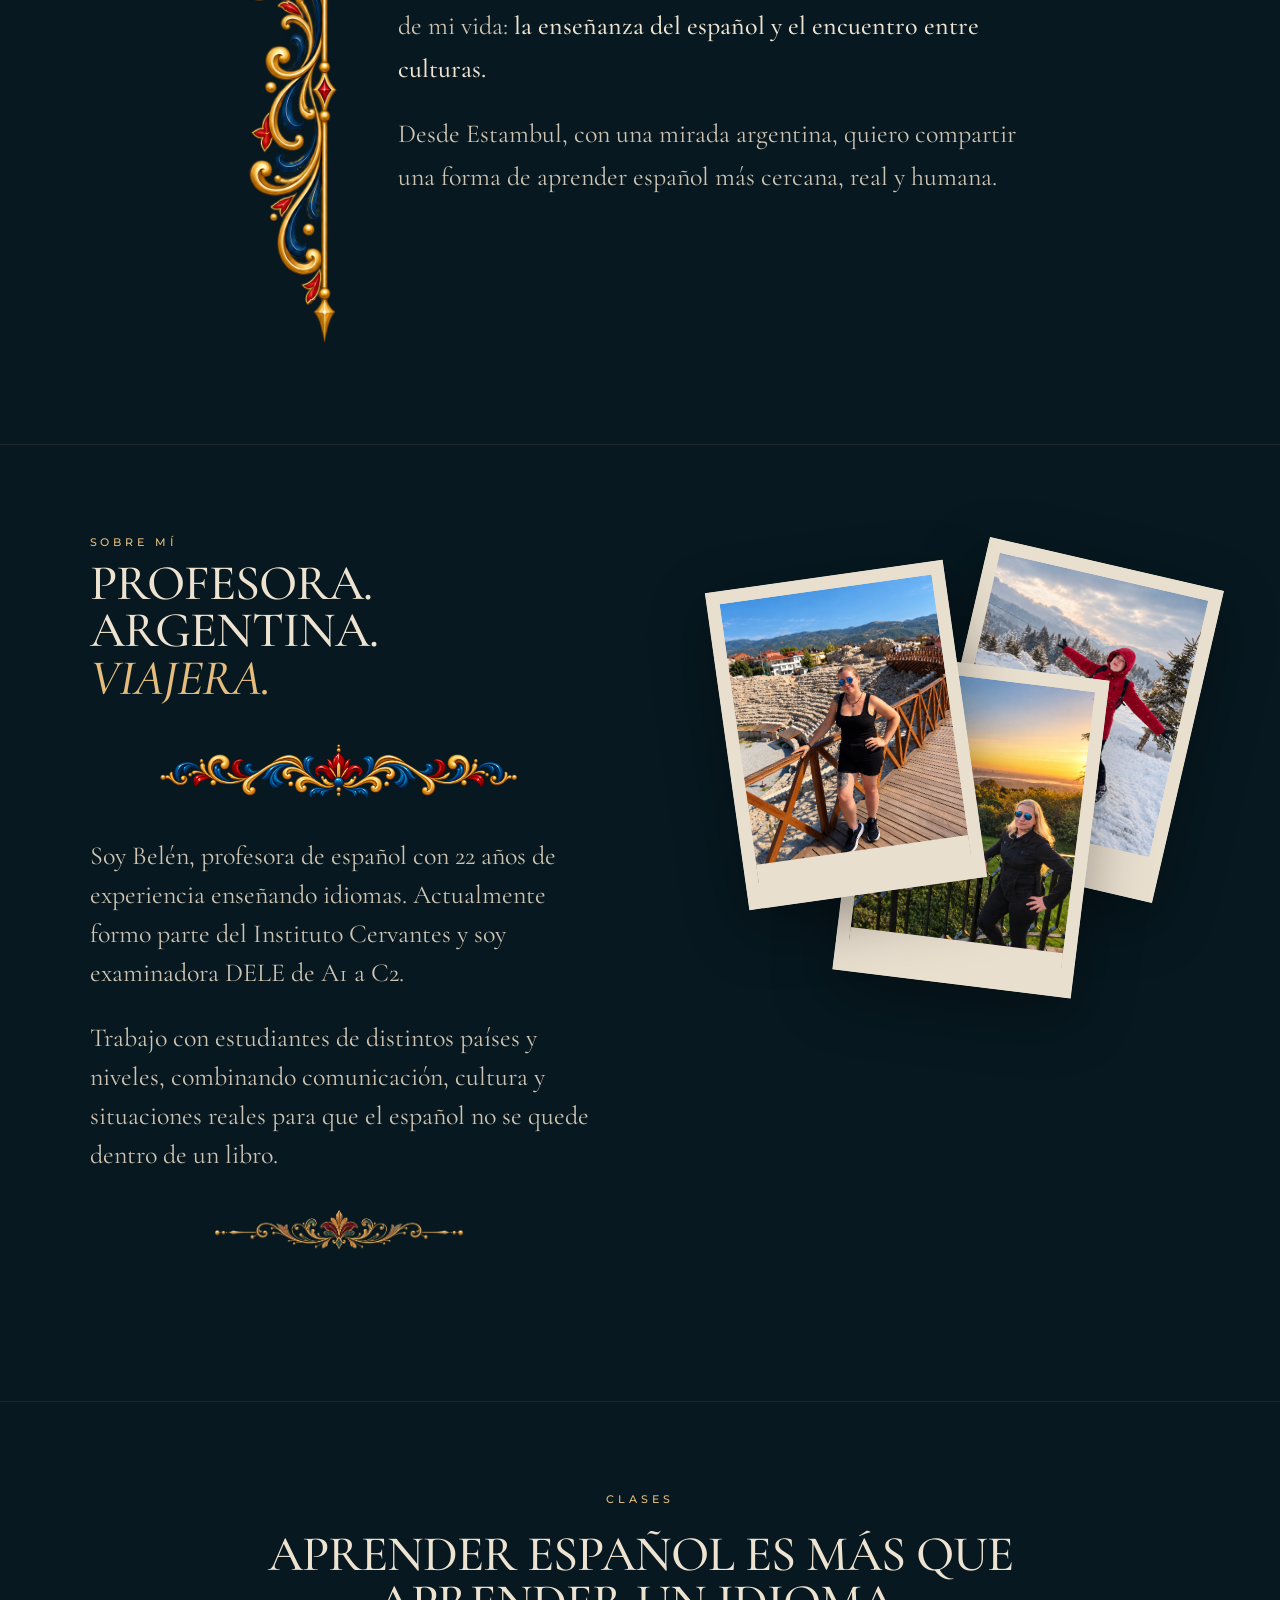
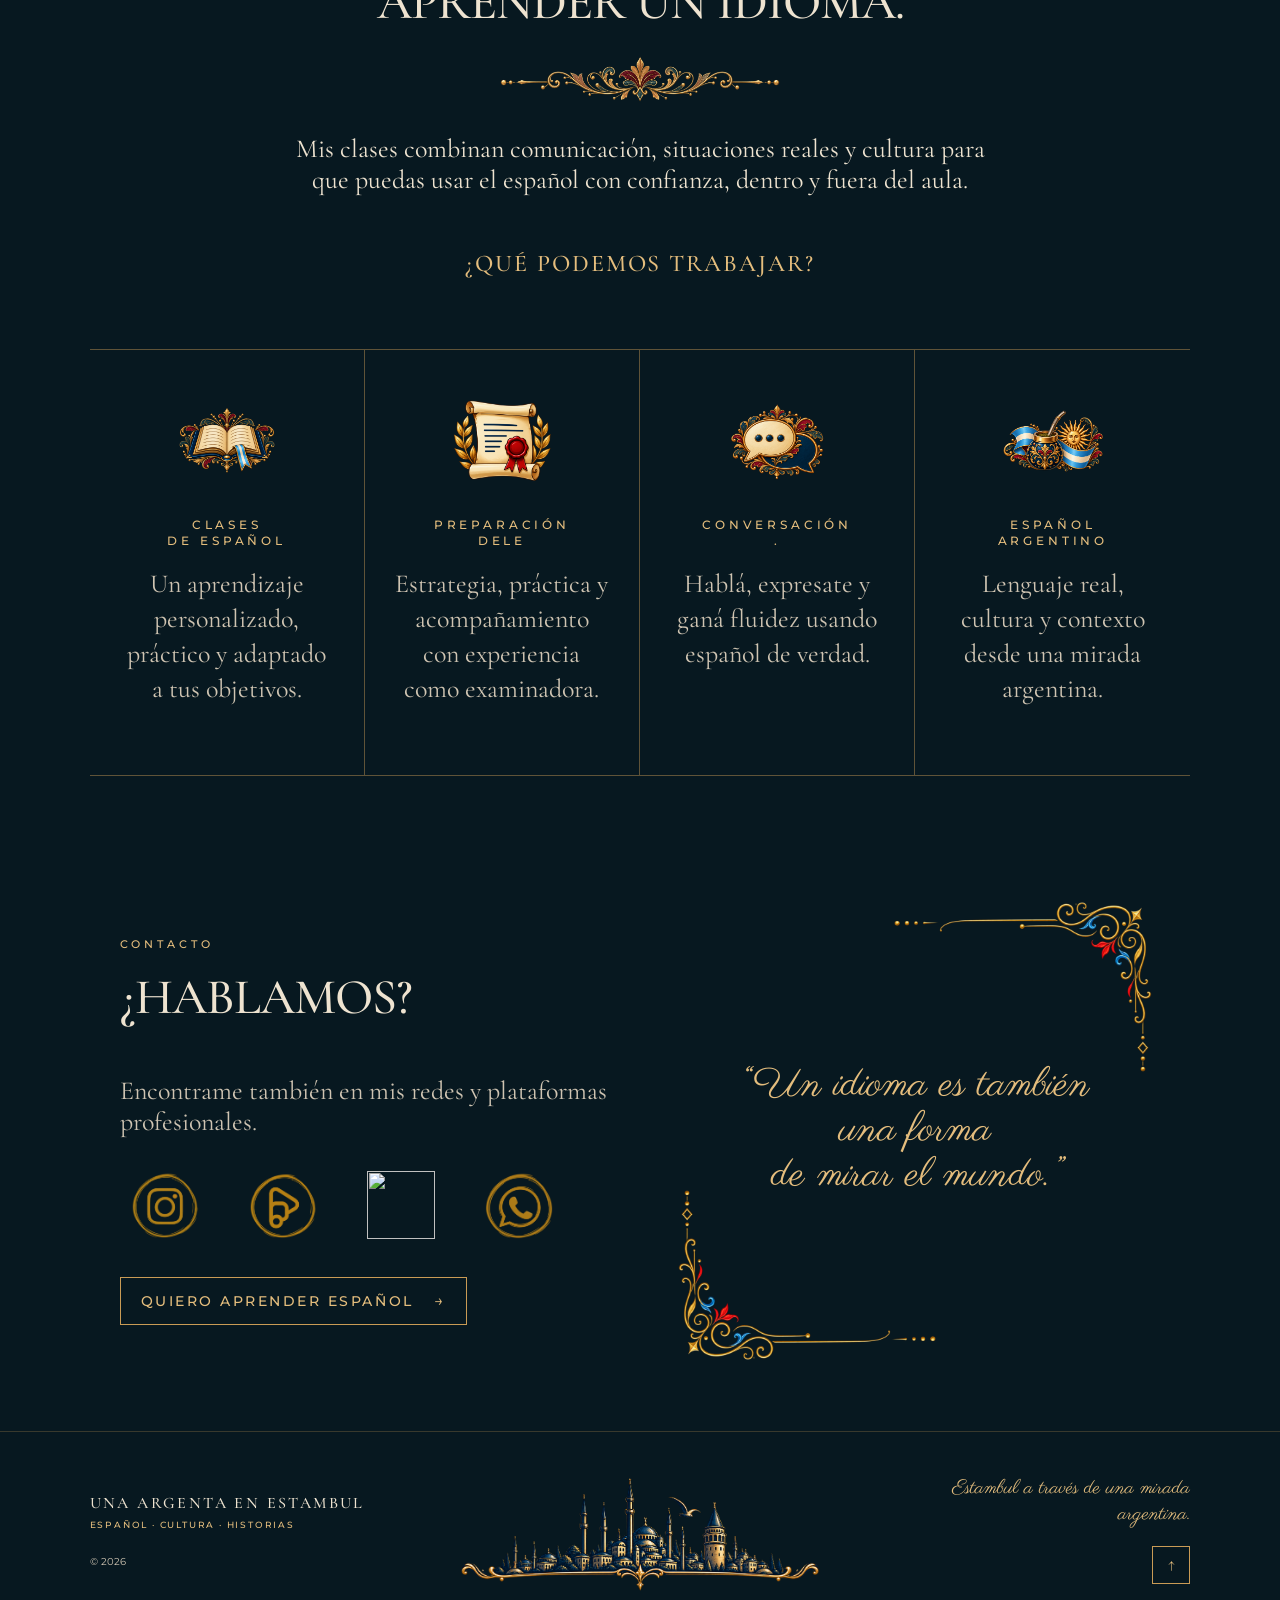
==== commit 95b23b84: "ajustes de fuentes" ====
--- a/index.html
+++ b/index.html
@@ -8,6 +8,7 @@
   <title>Una Argenta en Estambul | Español · Cultura · Historias</title>
   <link rel="preconnect" href="https://fonts.googleapis.com">
   <link rel="preconnect" href="https://fonts.gstatic.com" crossorigin>
+  <link href="https://fonts.googleapis.com/css2?family=Parisienne&display=swap" rel="stylesheet">
   <link href="https://fonts.googleapis.com/css2?family=Allura&family=Cormorant+Garamond:wght@400;500;600;700&family=Montserrat:wght@400;500;600&display=swap" rel="stylesheet">
   <link rel="stylesheet" href="https://cdnjs.cloudflare.com/ajax/libs/font-awesome/6.5.2/css/all.min.css">
   <link rel="stylesheet" href="style.css">
@@ -216,7 +217,7 @@
                     target="_blank"
                     rel="noopener noreferrer"
                 >
-                    <span class="social-icon">
+                    <span class="social-icon"><img src="images/argenta.estambul.png" alt="">
                         <i class="fa-brands fa-instagram"></i>
                     </span>
                 </a>
@@ -226,10 +227,8 @@
                     href="https://preply.com/en/?pref=OTU3NzU3NQ==&id=1790173800.875164&ep=w1"
                     class="social-item"
                     target="_blank"
-                    rel="noopener noreferrer"
-                >
-                    <span class="social-icon">
-                        <i class="fa-solid fa-play"></i>
+                    rel="noopener noreferrer"><span class="social-icon">
+                        <img src="images/preply.png" alt=""> <i class="fa-solid fa-play"></i>
                     </span>
                 </a>
 
@@ -240,7 +239,7 @@
                     target="_blank"
                     rel="noopener noreferrer"
                 >
-                    <span class="social-icon">
+                    <span class="social-icon"> <img src="images/LinkedIn.png" alt="">
                         <i class="fa-brands fa-linkedin-in"></i>
                     </span>
                 </a>
@@ -252,7 +251,7 @@
                     target="_blank"
                     rel="noopener noreferrer"
                 >
-                    <span class="social-icon">
+                    <span class="social-icon"> <img src="images/whatsapp.png" alt="">
                         <i class="fa-brands fa-whatsapp"></i>
                     </span>
                 </a>
@@ -301,14 +300,31 @@
  
   </main>
 
-  <footer class="site-footer">
+  
+
+<footer class="site-footer">
+
+<div class="footer-left">
     <div class="footer-brand">
-      <span>UNA ARGENTA EN ESTAMBUL</span>
-      <small>ESPAÑOL · CULTURA · HISTORIAS</small>
-    </div>
-    <p>© <span id="year"></span> Una Argenta en Estambul</p>
-    <a href="#inicio" class="back-top"><span>↑</span></a>
-  </footer>
+        <span>UNA ARGENTA EN ESTAMBUL</span><br>
+        <small>ESPAÑOL · CULTURA · HISTORIAS</small>
+    </div>
+    <p>© <span id="year"></span></p>
+</div>
+
+    <img
+        src="images/estambul-footer.png"
+        alt=""
+        class="footer-istanbul"
+        aria-hidden="true"
+    >
+
+    <div class="footer-right">
+        <h5 class="footer-tagline">Estambul a través de una mirada argentina.</h5>
+        <a href="#inicio" class="back-top" aria-label="Volver arriba">↑</a>
+    </div>
+</footer>
+
   <script src="script.js"></script>
 
 </body>
--- a/style.css
+++ b/style.css
@@ -119,10 +119,10 @@
 }
 h3 {
     margin: 0 0 22px 0;
-    font-family: "Cormorant Garamond", serif;
-    font-size: 20px;
+    font-family: "Parisienne", cursive;
+    font-style: normal;
+    font-size: 28px;
     font-weight: 400;
-    font-style: italic;
     line-height: 1.2;
     letter-spacing: .03em;
     color: var(--gold-light);
@@ -139,12 +139,13 @@
 }
 
 h5 {
-    font-family: var(--serif);
-    font-size: 2rem;
-    line-height: 1.25;
+    margin: 0;
+    font-family: "Parisienne", cursive;
+    font-style: normal;
+    font-size: clamp(30px, 3.2vw, 44px);
     font-weight: 400;
-    font-style: italic;
-    color: var(--gold-light);
+    line-height: 1.1;
+    color: var(--gold-light)
 }
 h6 {
     margin: 0;
@@ -838,17 +839,26 @@
 }
 
 .social-icon {
-  display: flex;
-  align-items: center;
-  justify-content: center;
-  width: 54px;
-  height: 54px;
-  border: 1px solid var(--gold);
-  border-radius: 50%;
-  color: var(--gold);
-  transition: .3s ease;
-}
-
+    width: 68px;
+    height: 68px;
+    display: flex;
+    align-items: center;
+    justify-content: center;
+    border: none;
+    border-radius: 0;
+    background: transparent;
+}
+
+.social-icon img {
+    display: block;
+    width: 100%;
+    height: 100%;
+    object-fit: contain;
+}
+
+.social-icon i {
+    display: none;
+}
 .social-name {
   margin-top: 10px;
   color: var(--cream);
@@ -947,56 +957,114 @@
    10. FOOTER
    ========================================================= */
 
+
+
+/* FOOTER */
 .site-footer {
-  position: relative;
-
-  display: grid;
-  grid-template-columns: 1fr auto auto;
-  align-items: center;
-  gap: 30px;
-
-  max-width: 1440px;
-  min-height: 170px;
-
-  margin: auto;
-  padding: 55px 7vw;
-
-  border-top: 1px solid var(--line);
-}
-
-.footer-brand {
-  display: flex;
-  flex-direction: column;
-  gap: 9px;
-}
+    display: grid;
+    grid-template-columns: 1fr 1.2fr 1fr;
+    align-items: center;
+    gap: 24px;
+    width: 100%;
+    padding: 30px 7vw;
+    background: var(--navy);
+    color: var(--cream);
+    border-top: 1px solid rgba(201, 155, 85, 0.25);
+}
+
+/* IZQUIERDA: LEMA Y COPYRIGHT */
+.footer-left {
+    display: flex;
+    flex-direction: column;
+    align-items: flex-start;
+    gap: 22px;
+}
+
 
 .footer-brand span {
-  font: 500 16px var(--serif);
-  letter-spacing: .22em;
+    font: 500 16px var(--serif);
+    letter-spacing: .15em;
+    color: var(--cream);
 }
 
 .footer-brand small {
-  color: var(--gold-light);
-  font: 500 9px var(--sans);
-  letter-spacing: .32em;
-}
-
-.site-footer p {
-  margin: 0;
-  color: var(--cream-muted);
-  font: 400 10px var(--sans);
+    color: var(--gold-light);
+    font: 500 9px var(--sans);
+    letter-spacing: .2em;
+}
+
+
+.footer-left p {
+    margin: 0;
+    color: var(--cream-muted);
+    font: 400 10px var(--sans);
+}
+
+/* CENTRO: ESTAMBUL */
+.footer-istanbul {
+    display: block;
+    width: min(380px, 100%);
+    height: auto;
+    justify-self: center;
+}
+
+/* DERECHA: FRASE Y BOTÓN */
+.footer-right {
+    display: flex;
+    flex-direction: column;
+    align-items: flex-end;
+    gap: 18px;
+}
+
+.footer-tagline {
+    max-width: 240px;
+    margin: 0;
+    color: var(--gold-light);
+    font-family: "Parisienne", cursive;
+    font-style: normal;
+    font-size: 20px;
+    font-weight: 400;
+    line-height: 1.3;
+    text-align: right;
 }
 
 .back-top {
-  display: grid;
-  place-items: center;
-
-  width: 42px;
-  height: 42px;
-
-  border: 1px solid var(--gold);
-  color: var(--gold-light);
-}
+    display: grid;
+    place-items: center;
+    width: 38px;
+    height: 38px;
+    border: 1px solid var(--gold);
+    color: var(--gold-light);
+    text-decoration: none;
+}
+
+/* MÓVIL */
+@media (max-width: 700px) {
+    .site-footer {
+        display: flex;
+        flex-direction: column;
+        gap: 22px;
+        padding: 30px 20px;
+        text-align: center;
+    }
+
+    .footer-left,
+    .footer-brand,
+    .footer-right {
+        align-items: center;
+        text-align: center;
+    }
+
+    .footer-istanbul {
+        width: min(320px, 85%);
+    }
+
+    .footer-tagline {
+        max-width: 280px;
+        text-align: center;
+    }
+}
+
 
 
 /* =========================================================
